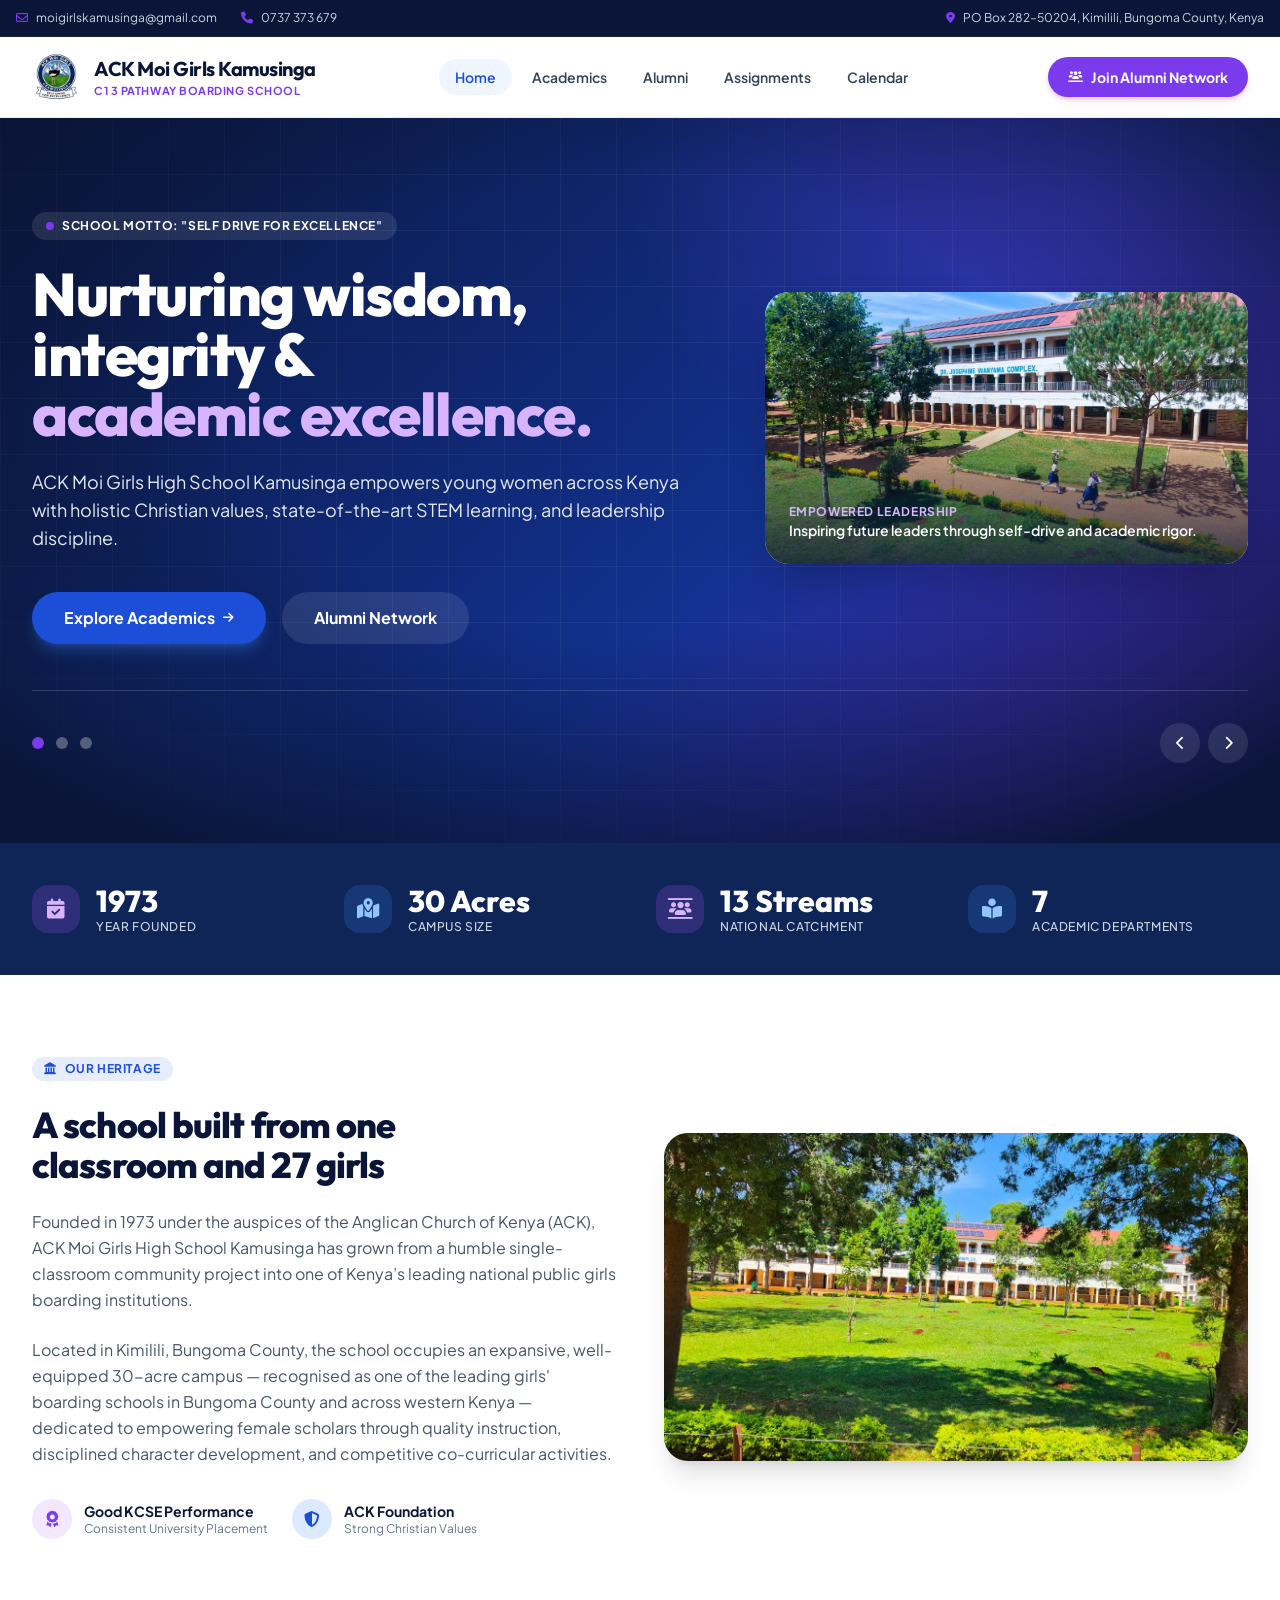
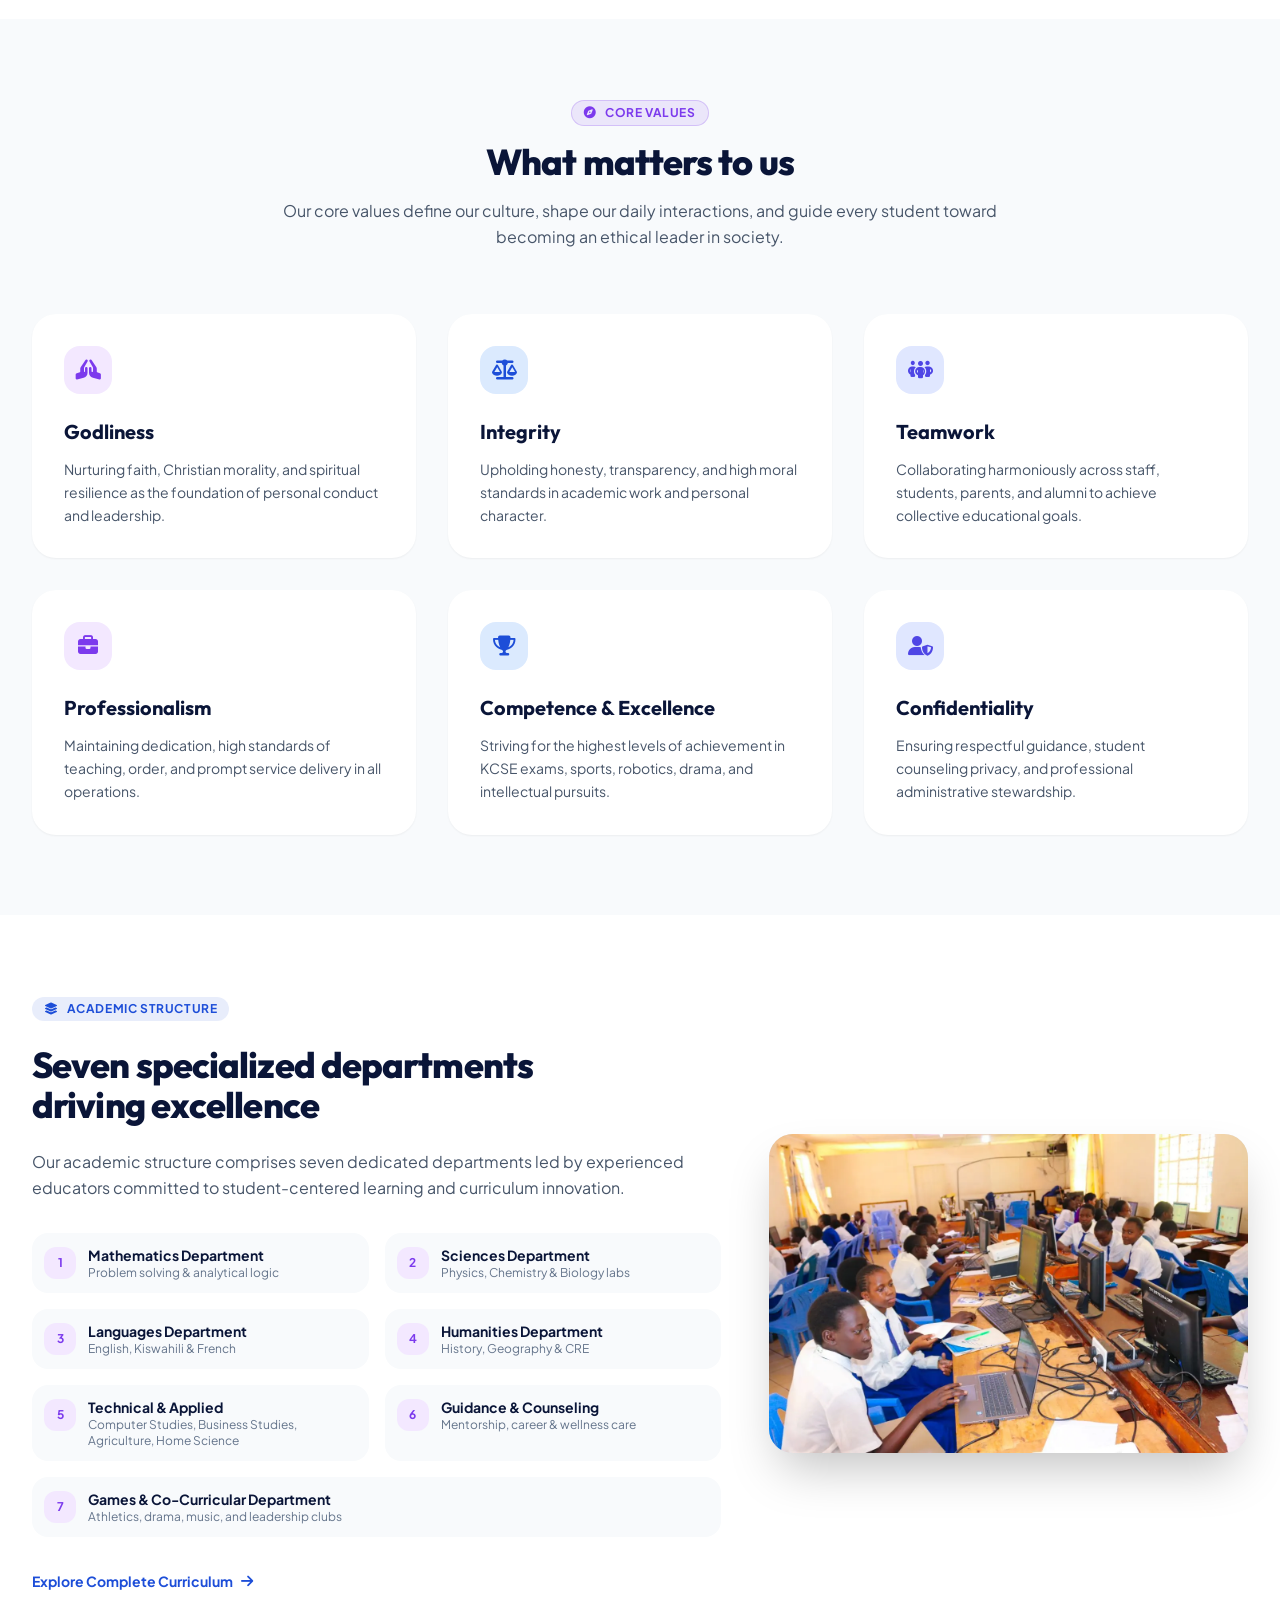
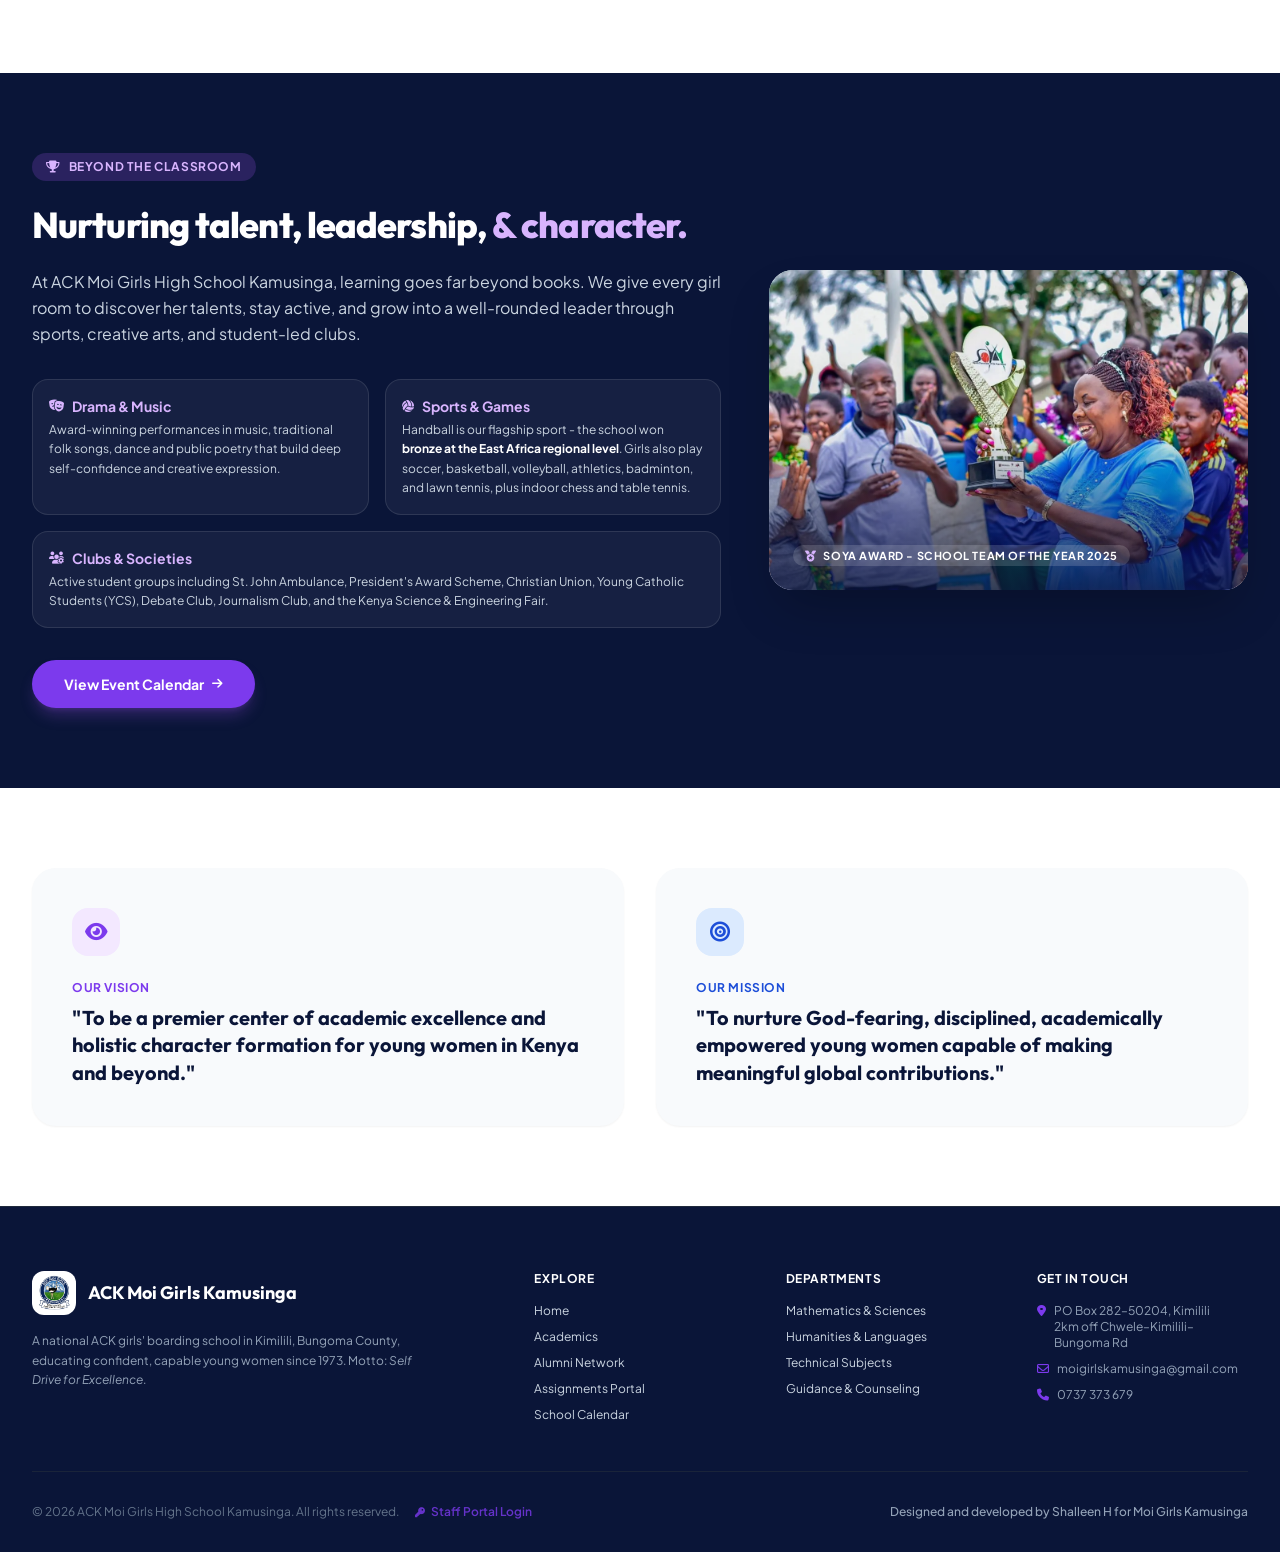
==== index.html @ 2a021a46 "footer update" ====
<!DOCTYPE html>
<html lang="en">
<head>
<meta charset="UTF-8">
<meta name="viewport" content="width=device-width, initial-scale=1.0">
<title>ACK Moi Girls High School Kamusinga - Self Drive for Excellence</title>
<meta name="description" content="ACK Moi Girls High School Kamusinga is a premier national girls boarding school in Kimilili, Bungoma County — a well-equipped campus among the leading girls' schools in Bungoma County and western Kenya. Committed to academic excellence, Christian values, and leadership.">
<meta name="keywords" content="ACK Moi Girls Kamusinga, Moi Girls High School Kamusinga, Kamusinga Girls, Kimilili Schools, Bungoma Top Girls School, Kenya National High Schools, girls schools in western Kenya, girls schools in Bungoma county, well equipped girls school Kenya, leading girls boarding school Bungoma, top girls secondary schools western Kenya">
<link rel="canonical" href="https://www.moigirlskamusinga.net/index.html">

<!-- Social sharing -->
<meta property="og:type" content="website">
<meta property="og:site_name" content="ACK Moi Girls High School Kamusinga">
<meta property="og:title" content="ACK Moi Girls High School Kamusinga — Self Drive for Excellence">
<meta property="og:description" content="A premier national girls boarding school in Kimilili, Bungoma County — a well-equipped campus among the leading girls' schools in Bungoma County and western Kenya.">
<meta property="og:image" content="https://www.moigirlskamusinga.net/images/photos/og-image.jpg">
<meta name="twitter:card" content="summary_large_image">
<meta name="theme-color" content="#0A1538">
<link rel="icon" href="images/logo.webp" type="image/svg+xml">

<!-- Fonts & icons -->
<link rel="preconnect" href="https://fonts.googleapis.com">
<link rel="preconnect" href="https://fonts.gstatic.com" crossorigin>
<link href="https://fonts.googleapis.com/css2?family=Plus+Jakarta+Sans:wght@300;400;500;600;700;800&family=Outfit:wght@400;500;600;700;800&display=swap" rel="stylesheet">
<link rel="stylesheet" href="assets/fontawesome/css/all.min.css">

<!-- Tailwind: precompiled static stylesheet (colours & fonts still set in assets/site-config.js,
     which is now only a reference doc + the source the build reads from) -->
<link rel="stylesheet" href="assets/tailwind.css">
<link rel="stylesheet" href="assets/site.css">
<script src="assets/site.js"></script>
<script type="application/ld+json">
{"@context":"https://schema.org","@type":"School","name":"ACK Moi Girls High School Kamusinga",
 "description":"National extra-county girls' boarding secondary school in Kimilili, Bungoma, Kenya, founded in 1973 under Anglican Church of Kenya values.",
 "foundingDate":"1973","email":"moigirlskamusinga@gmail.com","telephone":"+254737373679",
 "url":"https://www.moigirlskamusinga.net/","logo":"https://www.moigirlskamusinga.net/images/crest.svg",
 "address":{"@type":"PostalAddress","postOfficeBoxNumber":"282-50204","addressLocality":"Kimilili","addressRegion":"Bungoma County","addressCountry":"KE"},
 "areaServed":["Bungoma County","Western Kenya","Kenya"]}
</script>
</head>
<body class="antialiased text-slate-800 flex flex-col min-h-screen">

<!-- Top Utility Bar -->
<div class="bg-brand-navyDark text-slate-300 text-xs py-2.5 px-4 border-b border-slate-800/80">
  <div class="max-w-7xl mx-auto flex flex-col sm:flex-row justify-between items-center gap-2">
    <div class="flex items-center space-x-6">
      <a href="mailto:moigirlskamusinga@gmail.com" class="hover:text-white transition-colors flex items-center gap-2"><i class="fa-regular fa-envelope text-brand-purple"></i>moigirlskamusinga@gmail.com</a>
      <a href="tel:+254737373679" class="hover:text-white transition-colors flex items-center gap-2"><i class="fa-solid fa-phone text-brand-purple"></i>0737 373 679</a>
    </div>
    <div class="flex items-center gap-2 text-slate-300"><i class="fa-solid fa-location-dot text-brand-purple"></i><span>PO Box 282–50204, Kimilili, Bungoma County, Kenya</span></div>
  </div>
</div>

<!-- Header Navigation -->
<header class="sticky top-0 z-50 glass-header border-b border-slate-200/80 shadow-sm">
  <div class="max-w-7xl mx-auto px-4 sm:px-6 lg:px-8">
    <div class="flex items-center justify-between h-20">
      <a href="index.html" class="flex items-center gap-3.5 group">
        <img src="images/logo.webp" alt="ACK Moi Girls High School Kamusinga crest" width="48" height="48" class="w-12 h-12 object-contain">
        <div class="flex flex-col">
          <span class="font-display font-bold text-lg md:text-xl text-brand-navyDark tracking-tight group-hover:text-brand-blue transition-colors">ACK Moi Girls Kamusinga</span>
          <span class="text-[11px] font-bold uppercase tracking-wider text-brand-purple">C1 3 Pathway Boarding School</span>
        </div>
      </a>
      <nav class="hidden lg:flex items-center space-x-1" aria-label="Primary Navigation">
        <a href="index.html" aria-current="page" class="px-4 py-2 rounded-full text-sm font-semibold text-brand-blue bg-blue-50">Home</a><a href="academics.html" class="px-4 py-2 rounded-full text-sm font-semibold text-slate-700 hover:text-brand-blue hover:bg-slate-50 transition-colors">Academics</a><a href="alumni.html" class="px-4 py-2 rounded-full text-sm font-semibold text-slate-700 hover:text-brand-purple hover:bg-slate-50 transition-colors">Alumni</a><a href="assignments.html" class="px-4 py-2 rounded-full text-sm font-semibold text-slate-700 hover:text-brand-blue hover:bg-slate-50 transition-colors">Assignments</a><a href="calendar.html" class="px-4 py-2 rounded-full text-sm font-semibold text-slate-700 hover:text-brand-blue hover:bg-slate-50 transition-colors">Calendar</a>
      </nav>
      <div class="flex items-center space-x-4">
        <a href="alumni.html#register" class="hidden sm:inline-flex items-center justify-center px-5 py-2.5 rounded-full text-sm font-bold text-white bg-brand-purple hover:bg-brand-purpleHover transition-all shadow-md shadow-purple-500/25">
          <i class="fa-solid fa-users-line mr-2 text-xs"></i>Join Alumni Network
        </a>
        <button id="nav-toggle" class="lg:hidden p-2.5 rounded-xl text-slate-700 hover:bg-slate-100 focus:outline-none" aria-label="Toggle navigation menu" aria-expanded="false" aria-controls="mobile-menu">
          <i id="nav-icon" class="fa-solid fa-bars text-xl"></i>
        </button>
      </div>
    </div>
  </div>
  <div id="mobile-menu" class="hidden lg:hidden bg-white border-b border-slate-200 px-4 pt-2 pb-6 space-y-2 shadow-xl">
    <a href="index.html" aria-current="page" class="block px-4 py-3 rounded-xl text-base font-semibold text-brand-blue bg-blue-50">Home</a><a href="academics.html" class="block px-4 py-3 rounded-xl text-base font-semibold text-slate-700 hover:bg-slate-50">Academics</a><a href="alumni.html" class="block px-4 py-3 rounded-xl text-base font-semibold text-slate-700 hover:bg-slate-50">Alumni</a><a href="assignments.html" class="block px-4 py-3 rounded-xl text-base font-semibold text-slate-700 hover:bg-slate-50">Assignments</a><a href="calendar.html" class="block px-4 py-3 rounded-xl text-base font-semibold text-slate-700 hover:bg-slate-50">Calendar</a>
    <div class="pt-2"><a href="alumni.html#register" class="block w-full text-center py-3 rounded-full font-bold text-white bg-brand-purple hover:bg-brand-purpleHover shadow">Join Alumni Network</a></div>
  </div>
</header>

<main class="flex-grow">


  <!-- HERO CAROUSEL SECTION -->
  <section class="relative bg-brand-navyDark text-white py-12 lg:py-20 overflow-hidden hero-gradient hero-grid">
    <div class="max-w-7xl mx-auto px-4 sm:px-6 lg:px-8 relative z-10">
      
      <!-- Hero Carousel Wrapper -->
      <div id="hero-carousel" class="relative min-h-[460px] flex items-center">
        
        <!-- SLIDE 1 -->
        <div class="hero-slide active slide-panel w-full grid lg:grid-cols-12 gap-10 items-center">
          <div class="lg:col-span-7 space-y-6">
            <div class="inline-flex items-center gap-2 px-3.5 py-1.5 rounded-full bg-white/10 backdrop-blur-md text-white text-xs font-bold tracking-wider uppercase">
              <span class="w-2 h-2 rounded-full bg-brand-purple animate-ping"></span>
              School Motto: "Self Drive for Excellence"
            </div>
            <h1 class="font-display text-4xl sm:text-5xl lg:text-6xl font-extrabold tracking-tight text-white leading-[1.15]">
              Nurturing wisdom, integrity & <span class="text-purple-300">academic excellence.</span>
            </h1>
            <p class="text-slate-200 text-base sm:text-lg leading-relaxed max-w-2xl font-normal">
              ACK Moi Girls High School Kamusinga empowers young women across Kenya with holistic Christian values, state-of-the-art STEM learning, and leadership discipline.
            </p>
            <div class="pt-4 flex flex-wrap gap-4 items-center">
              <a href="academics.html" class="px-8 py-3.5 rounded-full text-base font-bold bg-brand-blue hover:bg-brand-blueHover text-white transition-all shadow-lg shadow-blue-500/30 flex items-center gap-2">
                Explore Academics <i class="fa-solid fa-arrow-right text-xs"></i>
              </a>
              <a href="alumni.html" class="px-8 py-3.5 rounded-full text-base font-bold text-white bg-white/10 hover:bg-white/20 backdrop-blur-md transition-all">
                Alumni Network
              </a>
            </div>
          </div>
          <div class="lg:col-span-5">
            <div class="photo rounded-3xl overflow-hidden shadow-2xl group">
              <img src="images/photos/heritage (1).webp" alt="Students in modern learning environment" width="1600" height="1200" loading="eager" decoding="async" fetchpriority="high" class="w-full h-[420px] object-cover group-hover:scale-105 transition-transform duration-700">
              <div class="absolute inset-0 bg-gradient-to-t from-brand-navyDark/80 via-transparent to-transparent"></div>
              <div class="absolute bottom-6 left-6 right-6">
                <p class="text-xs font-bold uppercase tracking-wider text-purple-300">Empowered Leadership</p>
                <p class="text-sm font-semibold">Inspiring future leaders through self-drive and academic rigor.</p>
              </div>
            </div>
          </div>
        </div>

        <!-- SLIDE 2 -->
        <div class="hero-slide hidden slide-panel w-full grid lg:grid-cols-12 gap-10 items-center">
          <div class="lg:col-span-7 space-y-6">
            <div class="inline-flex items-center gap-2 px-3.5 py-1.5 rounded-full bg-white/10 backdrop-blur-md text-white text-xs font-bold tracking-wider uppercase">
              <span class="w-2 h-2 rounded-full bg-brand-blue"></span>
              STEM & Innovation Focus
            </div>
            <h1 class="font-display text-4xl sm:text-5xl lg:text-6xl font-extrabold tracking-tight text-white leading-[1.15]">
              State-of-the-art laboratories & <span class="text-purple-300">digital learning.</span>
            </h1>
            <p class="text-slate-200 text-base sm:text-lg leading-relaxed max-w-2xl font-normal">
              Equipping students with modern ICT skills, practical science education, and critical problem-solving capabilities required for 21st-century careers.
            </p>
            <div class="pt-4 flex flex-wrap gap-4 items-center">
              <a href="assignments.html" class="px-8 py-3.5 rounded-full text-base font-bold bg-brand-purple hover:bg-brand-purpleHover text-white transition-all shadow-lg shadow-purple-500/30 flex items-center gap-2">
                Learning Resources <i class="fa-solid fa-laptop-code text-xs"></i>
              </a>
              <a href="#contact-info" class="px-8 py-3.5 rounded-full text-base font-bold text-white bg-white/10 hover:bg-white/20 backdrop-blur-md transition-all">
                Admissions & Contact Us
              </a>
            </div>
          </div>
          <div class="lg:col-span-5">
            <div class="photo rounded-3xl overflow-hidden shadow-2xl group">
              <img src="images/photos/herro2 (1).webp" alt="Science Laboratory Practical Work" width="1600" height="1200" loading="eager" decoding="async" class="w-full h-[420px] object-cover group-hover:scale-105 transition-transform duration-700">
              <div class="absolute inset-0 bg-gradient-to-t from-brand-navyDark/80 via-transparent to-transparent"></div>
              <div class="absolute bottom-6 left-6 right-6">
                <p class="text-xs font-bold uppercase tracking-wider text-purple-300">Hands-on STEM Curriculum</p>
                <p class="text-sm font-semibold">Fostering inquiry, research, and scientific discovery.</p>
              </div>
            </div>
          </div>
        </div>

        <!-- SLIDE 3 -->
        <div class="hero-slide hidden slide-panel w-full grid lg:grid-cols-12 gap-10 items-center">
          <div class="lg:col-span-7 space-y-6">
            <div class="inline-flex items-center gap-2 px-3.5 py-1.5 rounded-full bg-white/10 backdrop-blur-md text-white text-xs font-bold tracking-wider uppercase">
              <span class="w-2 h-2 rounded-full bg-indigo-400"></span>
              Christian Character & Discipline
            </div>
            <h1 class="font-display text-4xl sm:text-5xl lg:text-6xl font-extrabold tracking-tight text-white leading-[1.15]">
              Grounded in faith, <span class="text-purple-300">guided by integrity.</span>
            </h1>
            <p class="text-slate-200 text-base sm:text-lg leading-relaxed max-w-2xl font-normal">
              Under the Anglican Church of Kenya, we cultivate spiritual growth, ethical leadership, mutual respect, and active community responsibility guided by our motto, <em>Self Drive for Excellence</em>.
            </p>
            <div class="pt-4 flex flex-wrap gap-4 items-center">
              <a href="calendar.html" class="px-8 py-3.5 rounded-full text-base font-bold bg-brand-blue hover:bg-brand-blueHover text-white transition-all shadow-lg flex items-center gap-2">
                School Calendar <i class="fa-solid fa-calendar-days text-xs"></i>
              </a>
            </div>
          </div>
          <div class="lg:col-span-5">
            <div class="photo rounded-3xl overflow-hidden shadow-2xl group">
              <img src="images/photos/hero3 (1).webp" alt="Campus library and quiet study" width="1600" height="1200" loading="eager" decoding="async" class="w-full h-[420px] object-cover group-hover:scale-105 transition-transform duration-700">
              <div class="absolute inset-0 bg-gradient-to-t from-brand-navyDark/80 via-transparent to-transparent"></div>
              <div class="absolute bottom-6 left-6 right-6">
                <p class="text-xs font-bold uppercase tracking-wider text-purple-300">Holistic Mentorship</p>
                <p class="text-sm font-semibold">Nurturing responsible citizens with strong moral values.</p>
              </div>
            </div>
          </div>
        </div>

      </div>

      <!-- Controls & Dots -->
      <div class="flex items-center justify-between pt-8 border-t border-white/15 mt-8">
        <div class="flex items-center space-x-3" id="hero-dots">
          <button class="dot-btn w-3 h-3 rounded-full bg-brand-purple transition-all" aria-label="Slide 1"></button>
          <button class="dot-btn w-3 h-3 rounded-full bg-white/30 hover:bg-white/60 transition-all" aria-label="Slide 2"></button>
          <button class="dot-btn w-3 h-3 rounded-full bg-white/30 hover:bg-white/60 transition-all" aria-label="Slide 3"></button>
        </div>
        <div class="flex items-center space-x-2">
          <button id="prev-slide" class="w-10 h-10 rounded-full bg-white/10 hover:bg-white/20 text-white flex items-center justify-center transition-colors" aria-label="Previous slide">
            <i class="fa-solid fa-chevron-left text-sm"></i>
          </button>
          <button id="next-slide" class="w-10 h-10 rounded-full bg-white/10 hover:bg-white/20 text-white flex items-center justify-center transition-colors" aria-label="Next slide">
            <i class="fa-solid fa-chevron-right text-sm"></i>
          </button>
        </div>
      </div>

    </div>
  </section>

  <!-- KEY STATS STRIP SECTION -->
  <section class="bg-brand-navyLight text-white py-10">
    <div class="max-w-7xl mx-auto px-4 sm:px-6 lg:px-8">
      <div class="grid grid-cols-2 lg:grid-cols-4 gap-8">
        
        <div class="flex items-center gap-4">
          <div class="w-12 h-12 rounded-2xl bg-purple-500/20 text-purple-300 flex items-center justify-center text-xl font-bold flex-shrink-0">
            <i class="fa-solid fa-calendar-check"></i>
          </div>
          <div>
            <div class="text-2xl sm:text-3xl font-extrabold font-display text-white">1973</div>
            <div class="text-xs text-slate-300 font-medium uppercase tracking-wider">Year Founded</div>
          </div>
        </div>

        <div class="flex items-center gap-4">
          <div class="w-12 h-12 rounded-2xl bg-blue-500/20 text-blue-300 flex items-center justify-center text-xl font-bold flex-shrink-0">
            <i class="fa-solid fa-map-location-dot"></i>
          </div>
          <div>
            <div class="text-2xl sm:text-3xl font-extrabold font-display text-white">30 Acres</div>
            <div class="text-xs text-slate-300 font-medium uppercase tracking-wider">Campus Size</div>
          </div>
        </div>

        <div class="flex items-center gap-4">
          <div class="w-12 h-12 rounded-2xl bg-purple-500/20 text-purple-300 flex items-center justify-center text-xl font-bold flex-shrink-0">
            <i class="fa-solid fa-users-between-lines"></i>
          </div>
          <div>
            <div class="text-2xl sm:text-3xl font-extrabold font-display text-white">13 Streams</div>
            <div class="text-xs text-slate-300 font-medium uppercase tracking-wider">National Catchment</div>
          </div>
        </div>

        <div class="flex items-center gap-4">
          <div class="w-12 h-12 rounded-2xl bg-blue-500/20 text-blue-300 flex items-center justify-center text-xl font-bold flex-shrink-0">
            <i class="fa-solid fa-book-open-reader"></i>
          </div>
          <div>
            <div class="text-2xl sm:text-3xl font-extrabold font-display text-white">7</div>
            <div class="text-xs text-slate-300 font-medium uppercase tracking-wider">Academic Departments</div>
          </div>
        </div>

      </div>
    </div>
  </section>

  <!-- HISTORY / ABOUT SECTION -->
  <section class="reveal py-20 bg-white">
    <div class="max-w-7xl mx-auto px-4 sm:px-6 lg:px-8">
      <div class="grid lg:grid-cols-12 gap-12 items-center">
        
        <!-- Left Text -->
        <div class="lg:col-span-6 space-y-6">
          <div class="inline-flex items-center gap-2 px-3 py-1 rounded-full badge-blue text-xs font-bold uppercase tracking-wider">
            <i class="fa-solid fa-landmark"></i> Our Heritage
          </div>

          <h2 class="text-3xl sm:text-4xl font-extrabold font-display text-brand-navyDark tracking-tight leading-tight">
            A school built from one classroom and 27 girls
          </h2>

          <p class="text-slate-600 text-base leading-relaxed">
            Founded in 1973 under the auspices of the Anglican Church of Kenya (ACK), ACK Moi Girls High School Kamusinga has grown from a humble single-classroom community project into one of Kenya’s leading national public girls boarding institutions.
          </p>

          <p class="text-slate-600 text-base leading-relaxed">
            Located in Kimilili, Bungoma County, the school occupies an expansive, well-equipped 30-acre campus — recognised as one of the leading girls' boarding schools in Bungoma County and across western Kenya — dedicated to empowering female scholars through quality instruction, disciplined character development, and competitive co-curricular activities.
          </p>

          <div class="pt-2 flex items-center gap-6">
            <div class="flex items-center gap-3">
              <div class="w-10 h-10 rounded-full bg-purple-100 text-brand-purple flex items-center justify-center font-bold">
                <i class="fa-solid fa-award"></i>
              </div>
              <div>
                <h4 class="text-sm font-bold text-brand-navyDark">Good KCSE Performance</h4>
                <p class="text-xs text-slate-500">Consistent University Placement</p>
              </div>
            </div>
            <div class="flex items-center gap-3">
              <div class="w-10 h-10 rounded-full bg-blue-100 text-brand-blue flex items-center justify-center font-bold">
                <i class="fa-solid fa-shield-halved"></i>
              </div>
              <div>
                <h4 class="text-sm font-bold text-brand-navyDark">ACK Foundation</h4>
                <p class="text-xs text-slate-500">Strong Christian Values</p>
              </div>
            </div>
          </div>
        </div>

        <!-- Right Image (Borderless Photo Container) -->
        <div class="lg:col-span-6">
          <div class="photo rounded-3xl overflow-hidden shadow-xl">
            <img src="images/photos/heritage1 (1).webp" alt="ACK Moi Girls High School Kamusinga Campus Environment" width="1600" height="1200" loading="lazy" decoding="async" class="w-full h-[440px] object-cover hover:scale-105 transition-transform duration-700">
          </div>
        </div>

      </div>
    </div>
  </section>

  <!-- WHAT MATTERS TO US VALUES GRID SECTION -->
  <section class="reveal py-20 bg-brand-lightBg">
    <div class="max-w-7xl mx-auto px-4 sm:px-6 lg:px-8">
      
      <div class="max-w-3xl mx-auto text-center space-y-4 mb-16">
        <div class="inline-flex items-center gap-2 px-3 py-1 rounded-full badge-purple text-xs font-bold uppercase tracking-wider">
          <i class="fa-solid fa-compass"></i> Core Values
        </div>
        <h2 class="text-3xl sm:text-4xl font-extrabold font-display text-brand-navyDark tracking-tight">
          What matters to us
        </h2>
        <p class="text-slate-600 text-base leading-relaxed">
          Our core values define our culture, shape our daily interactions, and guide every student toward becoming an ethical leader in society.
        </p>
      </div>

      <div class="grid md:grid-cols-2 lg:grid-cols-3 gap-8">
        
        <!-- Value 1 -->
        <div class="bg-white p-8 rounded-3xl shadow-sm hover:shadow-corporate transition-all duration-300">
          <div class="w-12 h-12 rounded-2xl bg-purple-100 text-brand-purple flex items-center justify-center text-xl mb-6 font-bold">
            <i class="fa-solid fa-hands-praying"></i>
          </div>
          <h3 class="text-xl font-bold font-display text-brand-navyDark mb-3">Godliness</h3>
          <p class="text-slate-600 text-sm leading-relaxed">Nurturing faith, Christian morality, and spiritual resilience as the foundation of personal conduct and leadership.</p>
        </div>

        <!-- Value 2 -->
        <div class="bg-white p-8 rounded-3xl shadow-sm hover:shadow-corporate transition-all duration-300">
          <div class="w-12 h-12 rounded-2xl bg-blue-100 text-brand-blue flex items-center justify-center text-xl mb-6 font-bold">
            <i class="fa-solid fa-scale-balanced"></i>
          </div>
          <h3 class="text-xl font-bold font-display text-brand-navyDark mb-3">Integrity</h3>
          <p class="text-slate-600 text-sm leading-relaxed">Upholding honesty, transparency, and high moral standards in academic work and personal character.</p>
        </div>

        <!-- Value 3 -->
        <div class="bg-white p-8 rounded-3xl shadow-sm hover:shadow-corporate transition-all duration-300">
          <div class="w-12 h-12 rounded-2xl bg-indigo-100 text-indigo-600 flex items-center justify-center text-xl mb-6 font-bold">
            <i class="fa-solid fa-people-group"></i>
          </div>
          <h3 class="text-xl font-bold font-display text-brand-navyDark mb-3">Teamwork</h3>
          <p class="text-slate-600 text-sm leading-relaxed">Collaborating harmoniously across staff, students, parents, and alumni to achieve collective educational goals.</p>
        </div>

        <!-- Value 4 -->
        <div class="bg-white p-8 rounded-3xl shadow-sm hover:shadow-corporate transition-all duration-300">
          <div class="w-12 h-12 rounded-2xl bg-purple-100 text-brand-purple flex items-center justify-center text-xl mb-6 font-bold">
            <i class="fa-solid fa-briefcase"></i>
          </div>
          <h3 class="text-xl font-bold font-display text-brand-navyDark mb-3">Professionalism</h3>
          <p class="text-slate-600 text-sm leading-relaxed">Maintaining dedication, high standards of teaching, order, and prompt service delivery in all operations.</p>
        </div>

        <!-- Value 5 -->
        <div class="bg-white p-8 rounded-3xl shadow-sm hover:shadow-corporate transition-all duration-300">
          <div class="w-12 h-12 rounded-2xl bg-blue-100 text-brand-blue flex items-center justify-center text-xl mb-6 font-bold">
            <i class="fa-solid fa-trophy"></i>
          </div>
          <h3 class="text-xl font-bold font-display text-brand-navyDark mb-3">Competence & Excellence</h3>
          <p class="text-slate-600 text-sm leading-relaxed">Striving for the highest levels of achievement in KCSE exams, sports, robotics, drama, and intellectual pursuits.</p>
        </div>

        <!-- Value 6 -->
        <div class="bg-white p-8 rounded-3xl shadow-sm hover:shadow-corporate transition-all duration-300">
          <div class="w-12 h-12 rounded-2xl bg-indigo-100 text-indigo-600 flex items-center justify-center text-xl mb-6 font-bold">
            <i class="fa-solid fa-user-shield"></i>
          </div>
          <h3 class="text-xl font-bold font-display text-brand-navyDark mb-3">Confidentiality</h3>
          <p class="text-slate-600 text-sm leading-relaxed">Ensuring respectful guidance, student counseling privacy, and professional administrative stewardship.</p>
        </div>

      </div>

    </div>
  </section>

  <!-- 7 DEPARTMENTS SECTION -->
  <section class="reveal py-20 bg-white">
    <div class="max-w-7xl mx-auto px-4 sm:px-6 lg:px-8">
      
      <div class="grid lg:grid-cols-12 gap-12 items-center">
        
        <!-- Left Content -->
        <div class="lg:col-span-7 space-y-6">
          <div class="inline-flex items-center gap-2 px-3 py-1 rounded-full badge-blue text-xs font-bold uppercase tracking-wider">
            <i class="fa-solid fa-layer-group"></i> Academic Structure
          </div>

          <h2 class="text-3xl sm:text-4xl font-extrabold font-display text-brand-navyDark tracking-tight">
            Seven specialized departments driving excellence
          </h2>

          <p class="text-slate-600 text-base leading-relaxed">
            Our academic structure comprises seven dedicated departments led by experienced educators committed to student-centered learning and curriculum innovation.
          </p>

          <div class="grid sm:grid-cols-2 gap-4 pt-2">
            
            <div class="flex items-start gap-3 p-3 rounded-2xl bg-brand-lightBg">
              <div class="w-8 h-8 rounded-xl bg-purple-100 text-brand-purple flex items-center justify-center font-bold text-xs flex-shrink-0 mt-0.5">1</div>
              <div>
                <h4 class="text-sm font-bold text-brand-navyDark">Mathematics Department</h4>
                <p class="text-xs text-slate-500">Problem solving & analytical logic</p>
              </div>
            </div>

            <div class="flex items-start gap-3 p-3 rounded-2xl bg-brand-lightBg">
              <div class="w-8 h-8 rounded-xl bg-purple-100 text-brand-purple flex items-center justify-center font-bold text-xs flex-shrink-0 mt-0.5">2</div>
              <div>
                <h4 class="text-sm font-bold text-brand-navyDark">Sciences Department</h4>
                <p class="text-xs text-slate-500">Physics, Chemistry & Biology labs</p>
              </div>
            </div>

            <div class="flex items-start gap-3 p-3 rounded-2xl bg-brand-lightBg">
              <div class="w-8 h-8 rounded-xl bg-purple-100 text-brand-purple flex items-center justify-center font-bold text-xs flex-shrink-0 mt-0.5">3</div>
              <div>
                <h4 class="text-sm font-bold text-brand-navyDark">Languages Department</h4>
                <p class="text-xs text-slate-500">English, Kiswahili & French</p>
              </div>
            </div>

            <div class="flex items-start gap-3 p-3 rounded-2xl bg-brand-lightBg">
              <div class="w-8 h-8 rounded-xl bg-purple-100 text-brand-purple flex items-center justify-center font-bold text-xs flex-shrink-0 mt-0.5">4</div>
              <div>
                <h4 class="text-sm font-bold text-brand-navyDark">Humanities Department</h4>
                <p class="text-xs text-slate-500">History, Geography & CRE</p>
              </div>
            </div>

            <div class="flex items-start gap-3 p-3 rounded-2xl bg-brand-lightBg">
              <div class="w-8 h-8 rounded-xl bg-purple-100 text-brand-purple flex items-center justify-center font-bold text-xs flex-shrink-0 mt-0.5">5</div>
              <div>
                <h4 class="text-sm font-bold text-brand-navyDark">Technical & Applied</h4>
                <p class="text-xs text-slate-500">Computer Studies, Business Studies, Agriculture, Home Science</p>
              </div>
            </div>

            <div class="flex items-start gap-3 p-3 rounded-2xl bg-brand-lightBg">
              <div class="w-8 h-8 rounded-xl bg-purple-100 text-brand-purple flex items-center justify-center font-bold text-xs flex-shrink-0 mt-0.5">6</div>
              <div>
                <h4 class="text-sm font-bold text-brand-navyDark">Guidance & Counseling</h4>
                <p class="text-xs text-slate-500">Mentorship, career & wellness care</p>
              </div>
            </div>

            <div class="sm:col-span-2 flex items-start gap-3 p-3 rounded-2xl bg-brand-lightBg">
              <div class="w-8 h-8 rounded-xl bg-purple-100 text-brand-purple flex items-center justify-center font-bold text-xs flex-shrink-0 mt-0.5">7</div>
              <div>
                <h4 class="text-sm font-bold text-brand-navyDark">Games & Co-Curricular Department</h4>
                <p class="text-xs text-slate-500">Athletics, drama, music, and leadership clubs</p>
              </div>
            </div>

          </div>

          <div class="pt-2">
            <a href="academics.html" class="inline-flex items-center gap-2 text-sm font-bold text-brand-blue hover:text-brand-blueHover">
              Explore Complete Curriculum <i class="fa-solid fa-arrow-right"></i>
            </a>
          </div>

        </div>

        <!-- Right Image (Borderless) -->
        <div class="lg:col-span-5">
          <div class="photo rounded-3xl overflow-hidden shadow-2xl">
            <img src="images/photos/aca-stru (1).webp" alt="Technical & Home Science skills training" width="1400" height="1400" loading="lazy" decoding="async" class="w-full h-[500px] object-cover hover:scale-105 transition-transform duration-700">
          </div>
        </div>

      </div>

    </div>
  </section>

  <!-- CO-CURRICULAR & TALENT DEVELOPMENT SECTION -->
<section class="reveal py-20 bg-brand-navyDark text-white relative overflow-hidden">
  <div class="max-w-7xl mx-auto px-4 sm:px-6 lg:px-8 relative z-10">
    <div class="grid lg:grid-cols-12 gap-12 items-center">
      
      <div class="lg:col-span-7 space-y-6">
        <div class="inline-flex items-center gap-2 px-3.5 py-1.5 rounded-full bg-purple-500/20 text-purple-300 text-xs font-bold uppercase tracking-wider">
          <i class="fa-solid fa-trophy"></i> Beyond The Classroom
        </div>

        <h2 class="text-3xl sm:text-4xl font-extrabold font-display tracking-tight text-white leading-tight">
          Nurturing talent, leadership, <span class="text-purple-300">&amp; character.</span>
        </h2>

        <p class="text-slate-300 text-base leading-relaxed">
          At ACK Moi Girls High School Kamusinga, learning goes far beyond books. We give every girl room to discover her talents, stay active, and grow into a well-rounded leader through sports, creative arts, and student-led clubs.
        </p>

        <!-- Detailed Activities Grid -->
        <div class="grid sm:grid-cols-2 gap-4 pt-2">
          
          <div class="bg-white/5 p-4 rounded-2xl border border-white/10">
            <div class="flex items-center gap-2 text-purple-300 font-bold text-sm mb-1">
              <i class="fa-solid fa-masks-theater text-xs"></i> Drama &amp; Music
            </div>
            <p class="text-slate-300 text-xs leading-relaxed">
              Award-winning performances in music, traditional folk songs, dance and public poetry that build deep self-confidence and creative expression.
            </p>
          </div>

          <div class="bg-white/5 p-4 rounded-2xl border border-white/10">
            <div class="flex items-center gap-2 text-purple-300 font-bold text-sm mb-1">
              <i class="fa-solid fa-volleyball text-xs"></i> Sports &amp; Games
            </div>
            <p class="text-slate-300 text-xs leading-relaxed">
              Handball is our flagship sport - the school won <strong class="text-white">bronze at the East Africa regional level</strong>. Girls also play soccer, basketball, volleyball, athletics, badminton, and lawn tennis, plus indoor chess and table tennis.
            </p>
          </div>

          <div class="bg-white/5 p-4 rounded-2xl border border-white/10 sm:col-span-2">
            <div class="flex items-center gap-2 text-purple-300 font-bold text-sm mb-1">
              <i class="fa-solid fa-users-gear text-xs"></i> Clubs &amp; Societies
            </div>
            <p class="text-slate-300 text-xs leading-relaxed">
              Active student groups including St. John Ambulance, President's Award Scheme, Christian Union, Young Catholic Students (YCS), Debate Club, Journalism Club, and the Kenya Science &amp; Engineering Fair.
            </p>
          </div>

        </div>

        <div class="pt-2 flex flex-wrap gap-4 items-center">
          <a href="calendar.html" class="px-8 py-3.5 rounded-full text-sm font-bold bg-brand-purple hover:bg-brand-purpleHover text-white transition-all shadow-lg shadow-purple-500/25 flex items-center gap-2">
            View Event Calendar <i class="fa-solid fa-arrow-right text-xs"></i>
          </a>
          <!-- <a href="calendar.html" class="px-8 py-3.5 rounded-full text-sm font-bold text-white bg-white/10 hover:bg-white/20 backdrop-blur-md transition-all">
            View Event Calendar
          </a> -->
        </div>
      </div>

      <div class="lg:col-span-5">
        <div class="photo rounded-3xl overflow-hidden shadow-2xl">
          <img src="images/photos/sports (1).webp" alt="SOYA Award - School Team of the Year 2025" width="1400" height="1400" loading="lazy" decoding="async" class="w-full h-[420px] object-cover">
          <div class="absolute inset-0 bg-gradient-to-t from-brand-navyDark/80 via-transparent to-transparent"></div>
          <div class="absolute bottom-6 left-6 right-6">
            <span class="text-[11px] font-bold uppercase tracking-wider bg-white/15 backdrop-blur-md px-3 py-1 rounded-full text-white"><i class="fa-solid fa-medal text-purple-300 mr-1"></i> SOYA Award - School Team of the Year 2025</span>
          </div>
        </div>
      </div>

    </div>
  </div>
</section>

  <!-- VISION & MISSION BLOCK QUOTES -->
  <section class="reveal py-20 bg-white">
    <div class="max-w-7xl mx-auto px-4 sm:px-6 lg:px-8">
      <div class="grid md:grid-cols-2 gap-8">
        
        <!-- Vision -->
        <div class="bg-brand-lightBg p-8 sm:p-10 rounded-3xl shadow-sm relative overflow-hidden">
          <div class="w-12 h-12 rounded-2xl bg-purple-100 text-brand-purple flex items-center justify-center text-xl mb-6 font-bold">
            <i class="fa-solid fa-eye"></i>
          </div>
          <span class="text-xs font-bold uppercase tracking-wider text-brand-purple block mb-2">Our Vision</span>
          <blockquote class="text-xl font-bold font-display text-brand-navyDark leading-snug">
            "To be a premier center of academic excellence and holistic character formation for young women in Kenya and beyond."
          </blockquote>
        </div>

        <!-- Mission -->
        <div class="bg-brand-lightBg p-8 sm:p-10 rounded-3xl shadow-sm relative overflow-hidden">
          <div class="w-12 h-12 rounded-2xl bg-blue-100 text-brand-blue flex items-center justify-center text-xl mb-6 font-bold">
            <i class="fa-solid fa-bullseye"></i>
          </div>
          <span class="text-xs font-bold uppercase tracking-wider text-brand-blue block mb-2">Our Mission</span>
          <blockquote class="text-xl font-bold font-display text-brand-navyDark leading-snug">
            "To nurture God-fearing, disciplined, academically empowered young women capable of making meaningful global contributions."
          </blockquote>
        </div>

      </div>
    </div>
  </section>

  <!-- AROUND THE SCHOOL GALLERY GRID (Borderless photos) -->
  <!-- <section class="reveal py-20 bg-brand-lightBg">
    <div class="max-w-7xl mx-auto px-4 sm:px-6 lg:px-8">
      
      <div class="max-w-3xl mx-auto text-center space-y-4 mb-12">
        <div class="inline-flex items-center gap-2 px-3 py-1 rounded-full badge-blue text-xs font-bold uppercase tracking-wider">
          <i class="fa-solid fa-camera"></i> Campus Life
        </div>
        <h2 class="text-3xl sm:text-4xl font-extrabold font-display text-brand-navyDark tracking-tight">
          Around the school
        </h2>
        <p class="text-slate-600 text-base leading-relaxed">
          Take a look into daily student life, modern academic facilities, and vibrant co-curricular activities at ACK Moi Girls Kamusinga.
        </p>
      </div>

      <div class="grid sm:grid-cols-2 lg:grid-cols-4 gap-6">
        
        <div class="photo rounded-3xl overflow-hidden shadow-md group">
          <img src="images/photos/gallery-1.jpg" alt="Students in modern library" width="1200" height="900" loading="lazy" decoding="async" class="w-full h-64 object-cover group-hover:scale-105 transition-transform duration-500">
        </div>

        <div class="photo rounded-3xl overflow-hidden shadow-md group">
          <img src="images/photos/gallery-2.jpg" alt="Computer ICT Center learning" width="1200" height="900" loading="lazy" decoding="async" class="w-full h-64 object-cover group-hover:scale-105 transition-transform duration-500">
        </div>

        <div class="photo rounded-3xl overflow-hidden shadow-md group">
          <img src="images/photos/gallery-3.jpg" alt="Quiet academic reading space" width="1200" height="900" loading="lazy" decoding="async" class="w-full h-64 object-cover group-hover:scale-105 transition-transform duration-500">
        </div>

        <div class="photo rounded-3xl overflow-hidden shadow-md group">
          <img src="images/photos/gallery-4.jpg" alt="Campus grounds and facilities" width="1200" height="900" loading="lazy" decoding="async" class="w-full h-64 object-cover group-hover:scale-105 transition-transform duration-500">
        </div>

      </div>

    </div>
  </section> -->


</main>

<!-- FOOTER -->
<footer id="contact-info" class="bg-brand-navyDark text-slate-300 text-sm border-t border-slate-800">
  <div class="max-w-7xl mx-auto px-4 sm:px-6 lg:px-8 pt-16 pb-8">
    <div class="grid grid-cols-1 md:grid-cols-2 lg:grid-cols-5 gap-10 pb-12 border-b border-slate-800/80">
      <div class="lg:col-span-2 space-y-4">
        <div class="flex items-center gap-3">
          <div class="w-11 h-11 rounded-xl bg-white p-1 flex items-center justify-center"><img src="images/logo.webp" alt="" width="36" height="36" class="max-h-full max-w-full"></div>
          <span class="font-display font-bold text-lg text-white">ACK Moi Girls Kamusinga</span>
        </div>
        <p class="text-slate-400 text-xs leading-relaxed max-w-sm">A national ACK girls' boarding school in Kimilili, Bungoma County, educating confident, capable young women since 1973. Motto: <em>Self Drive for Excellence</em>.</p>
      </div>
      <div>
        <h5 class="text-white font-bold text-xs uppercase tracking-wider mb-4">Explore</h5>
        <ul class="space-y-2.5 text-xs">
          <li><a href="/" class="hover:text-white transition-colors">Home</a></li>
          <li><a href="academics" class="hover:text-white transition-colors">Academics</a></li>
          <li><a href="alumni" class="hover:text-white transition-colors">Alumni Network</a></li>
          <li><a href="assignments" class="hover:text-white transition-colors">Assignments Portal</a></li>
          <li><a href="calendar" class="hover:text-white transition-colors">School Calendar</a></li>
        </ul>
      </div>
      <div>
        <h5 class="text-white font-bold text-xs uppercase tracking-wider mb-4">Departments</h5>
        <ul class="space-y-2.5 text-xs">
          <li><a href="academics.html#sciences" class="hover:text-white transition-colors">Mathematics &amp; Sciences</a></li>
          <li><a href="academics.html#humanities" class="hover:text-white transition-colors">Humanities &amp; Languages</a></li>
          <li><a href="academics.html#technical" class="hover:text-white transition-colors">Technical Subjects</a></li>
          <li><a href="academics.html#careers" class="hover:text-white transition-colors">Guidance &amp; Counseling</a></li>
        </ul>
      </div>
      <div>
        <h5 class="text-white font-bold text-xs uppercase tracking-wider mb-4">Get in touch</h5>
        <div class="space-y-2.5 text-xs text-slate-400">
          <p class="flex items-start gap-2"><i class="fa-solid fa-location-dot text-brand-purple mt-0.5"></i><span>PO Box 282–50204, Kimilili<br>2km off Chwele–Kimilili–Bungoma Rd</span></p>
          <p class="flex items-center gap-2"><i class="fa-regular fa-envelope text-brand-purple"></i><a href="mailto:moigirlskamusinga@gmail.com" class="hover:text-white transition-colors">moigirlskamusinga@gmail.com</a></p>
          <p class="flex items-center gap-2"><i class="fa-solid fa-phone text-brand-purple"></i><a href="tel:+254737373679" class="hover:text-white transition-colors">0737 373 679</a></p>
        </div>
      </div>
    </div>
    <div class="pt-8 flex flex-col sm:flex-row justify-between items-center text-xs text-slate-500 gap-3">
      <div class="flex items-center gap-4">
        <span>© <span class="js-year">2026</span> ACK Moi Girls High School Kamusinga. All rights reserved.</span>
        <a href="admin/index.html" class="text-brand-purple/80 hover:text-brand-purple font-semibold transition-colors flex items-center gap-1.5"><i class="fa-solid fa-key text-[10px]"></i>Staff Portal Login</a>
      </div>
      <div class="text-slate-400 font-medium">Designed and developed by <a href="mailto:nikki.hb20@gmail.com?subject=I%20Want%20a%20Website" class="hover:text-brand-purple transition-colors underline-offset-2 hover:underline">Shalleen H</a> for Moi Girls Kamusinga</div>
    </div>
  </div>
</footer>

<script>
document.addEventListener("DOMContentLoaded", () => {
// 3. Interactive Hero Carousel Logic
    const slides = document.querySelectorAll('.hero-slide');
    const dots = document.querySelectorAll('#hero-dots .dot-btn');
    const prevBtn = document.getElementById('prev-slide');
    const nextBtn = document.getElementById('next-slide');
    let currentSlide = 0;
    let slideInterval;

    function showSlide(index) {
      if (index < 0) index = slides.length - 1;
      if (index >= slides.length) index = 0;
      currentSlide = index;

      slides.forEach((slide, i) => {
        if (i === currentSlide) {
          slide.classList.remove('hidden');
          slide.classList.add('active');
        } else {
          slide.classList.add('hidden');
          slide.classList.remove('active');
        }
      });

      dots.forEach((dot, i) => {
        if (i === currentSlide) {
          dot.className = 'dot-btn w-3 h-3 rounded-full bg-brand-purple transition-all';
        } else {
          dot.className = 'dot-btn w-3 h-3 rounded-full bg-white/30 hover:bg-white/60 transition-all';
        }
      });
    }

    function startAutoSlide() {
      slideInterval = setInterval(() => {
        showSlide(currentSlide + 1);
      }, 6000);
    }

    function resetAutoSlide() {
      clearInterval(slideInterval);
      startAutoSlide();
    }

    if (slides.length > 0) {
      if (prevBtn) {
        prevBtn.addEventListener('click', () => {
          showSlide(currentSlide - 1);
          resetAutoSlide();
        });
      }

      if (nextBtn) {
        nextBtn.addEventListener('click', () => {
          showSlide(currentSlide + 1);
          resetAutoSlide();
        });
      }

      dots.forEach((dot, idx) => {
        dot.addEventListener('click', () => {
          showSlide(idx);
          resetAutoSlide();
        });
      });

      startAutoSlide();
    }
  });
</script>
</body>
</html>
---- assets/site.css ----
/* Shared look-and-feel for every page */
html { scroll-behavior: smooth; }
body { font-family: 'Plus Jakarta Sans', system-ui, sans-serif; color: #0F172A; background: #fff; }
h1, h2, h3, h4 { text-wrap: balance; }
[id] { scroll-margin-top: 104px; }

.glass-header { background: rgba(255,255,255,.92); backdrop-filter: blur(14px); -webkit-backdrop-filter: blur(14px); }

/* Hero backgrounds */
.hero-gradient { background: linear-gradient(135deg, #0A1538 0%, #12318f 58%, #5b2bc9 100%); }
.hero-gradient::before {          /* soft light bloom */
  content: ''; position: absolute; inset: 0; pointer-events: none;
  background: radial-gradient(60% 80% at 85% 10%, rgba(124,58,237,.35), transparent 60%),
              radial-gradient(50% 70% at 0% 100%, rgba(29,78,216,.45), transparent 60%);
}
.hero-grid::after {               /* faint grid texture, fading to the edges */
  content: ''; position: absolute; inset: 0; pointer-events: none;
  background-image:
    radial-gradient(70% 70% at 50% 40%, transparent 0%, transparent 45%, rgba(10,21,56,.55) 75%, #0A1538 100%),
    linear-gradient(rgba(255,255,255,.05) 1px, transparent 1px),
    linear-gradient(90deg, rgba(255,255,255,.05) 1px, transparent 1px);
  background-size: 100% 100%, 56px 56px, 56px 56px;
}
.purple-gradient-card { background: linear-gradient(135deg, #0A1538 0%, #1E1B4B 50%, #4C1D95 100%); }

.badge-blue   { background: rgba(29,78,216,.10);  color: #1D4ED8; }
.badge-purple { background: rgba(124,58,237,.10); color: #7C3AED; border: 1px solid rgba(124,58,237,.22); }

/* Photos: consistent framing for every image slot */
.photo { position: relative; overflow: hidden; background: #E2E8F0; }
.photo img { width: 100%; height: 100%; object-fit: cover; }

/* Fade a photo in once it has actually finished loading, instead of an
   abrupt pop from the placeholder background straight to the image. */
.photo img { opacity: 0; transition: opacity .35s ease; }
.photo img.loaded { opacity: 1; }

/* Hero slider */
.hero-slide.active { animation: slideIn .7s ease both; }
@keyframes slideIn { from { opacity: 0; transform: translateY(14px); } to { opacity: 1; transform: none; } }

/* Scroll reveal — only hides things when JS is running, so no-JS visitors still see everything */
.js-reveal .reveal { opacity: 0; transform: translateY(18px); transition: opacity .7s ease, transform .7s ease; }
.js-reveal .reveal.in { opacity: 1; transform: none; }

:focus-visible { outline: 3px solid #7C3AED; outline-offset: 3px; border-radius: 6px; }

@media (prefers-reduced-motion: reduce) {
  html { scroll-behavior: auto; }
  .hero-slide.active, .js-reveal .reveal, .photo img { animation: none; transition: none; opacity: 1; transform: none; }
}
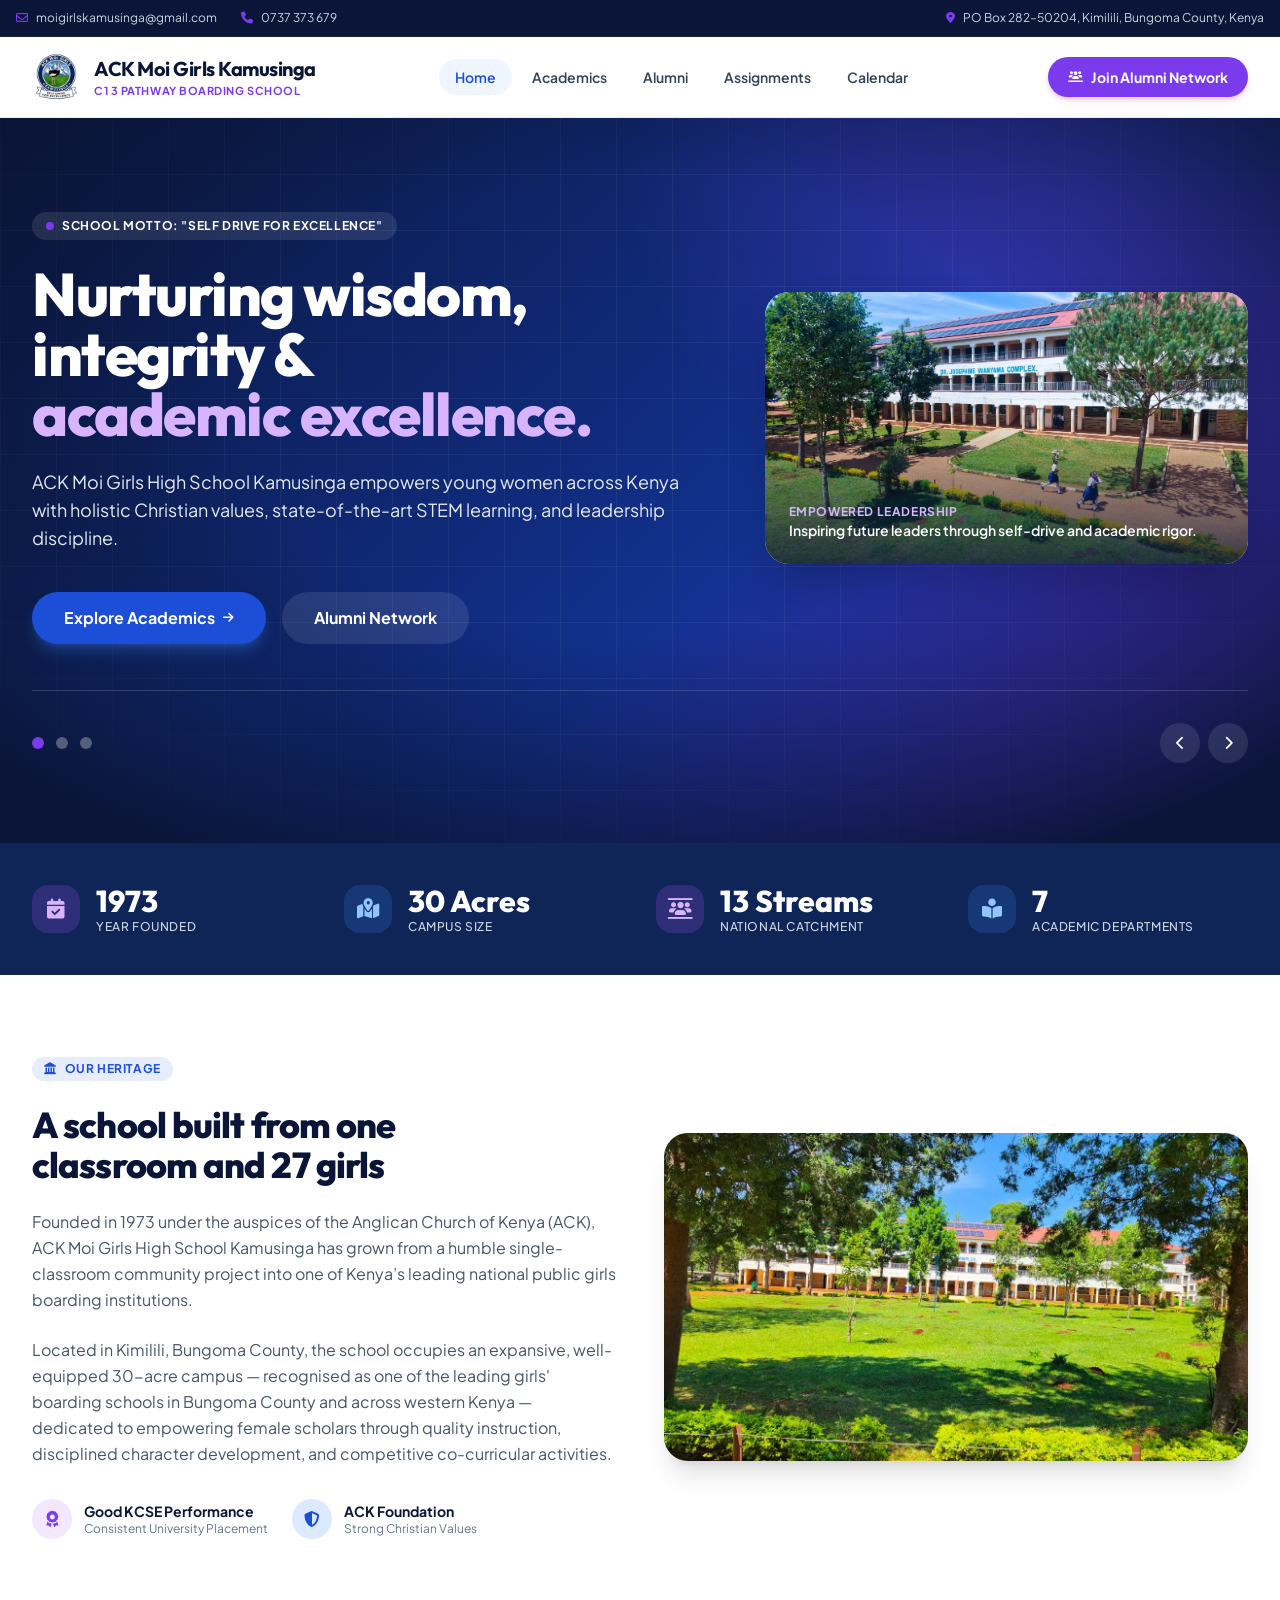
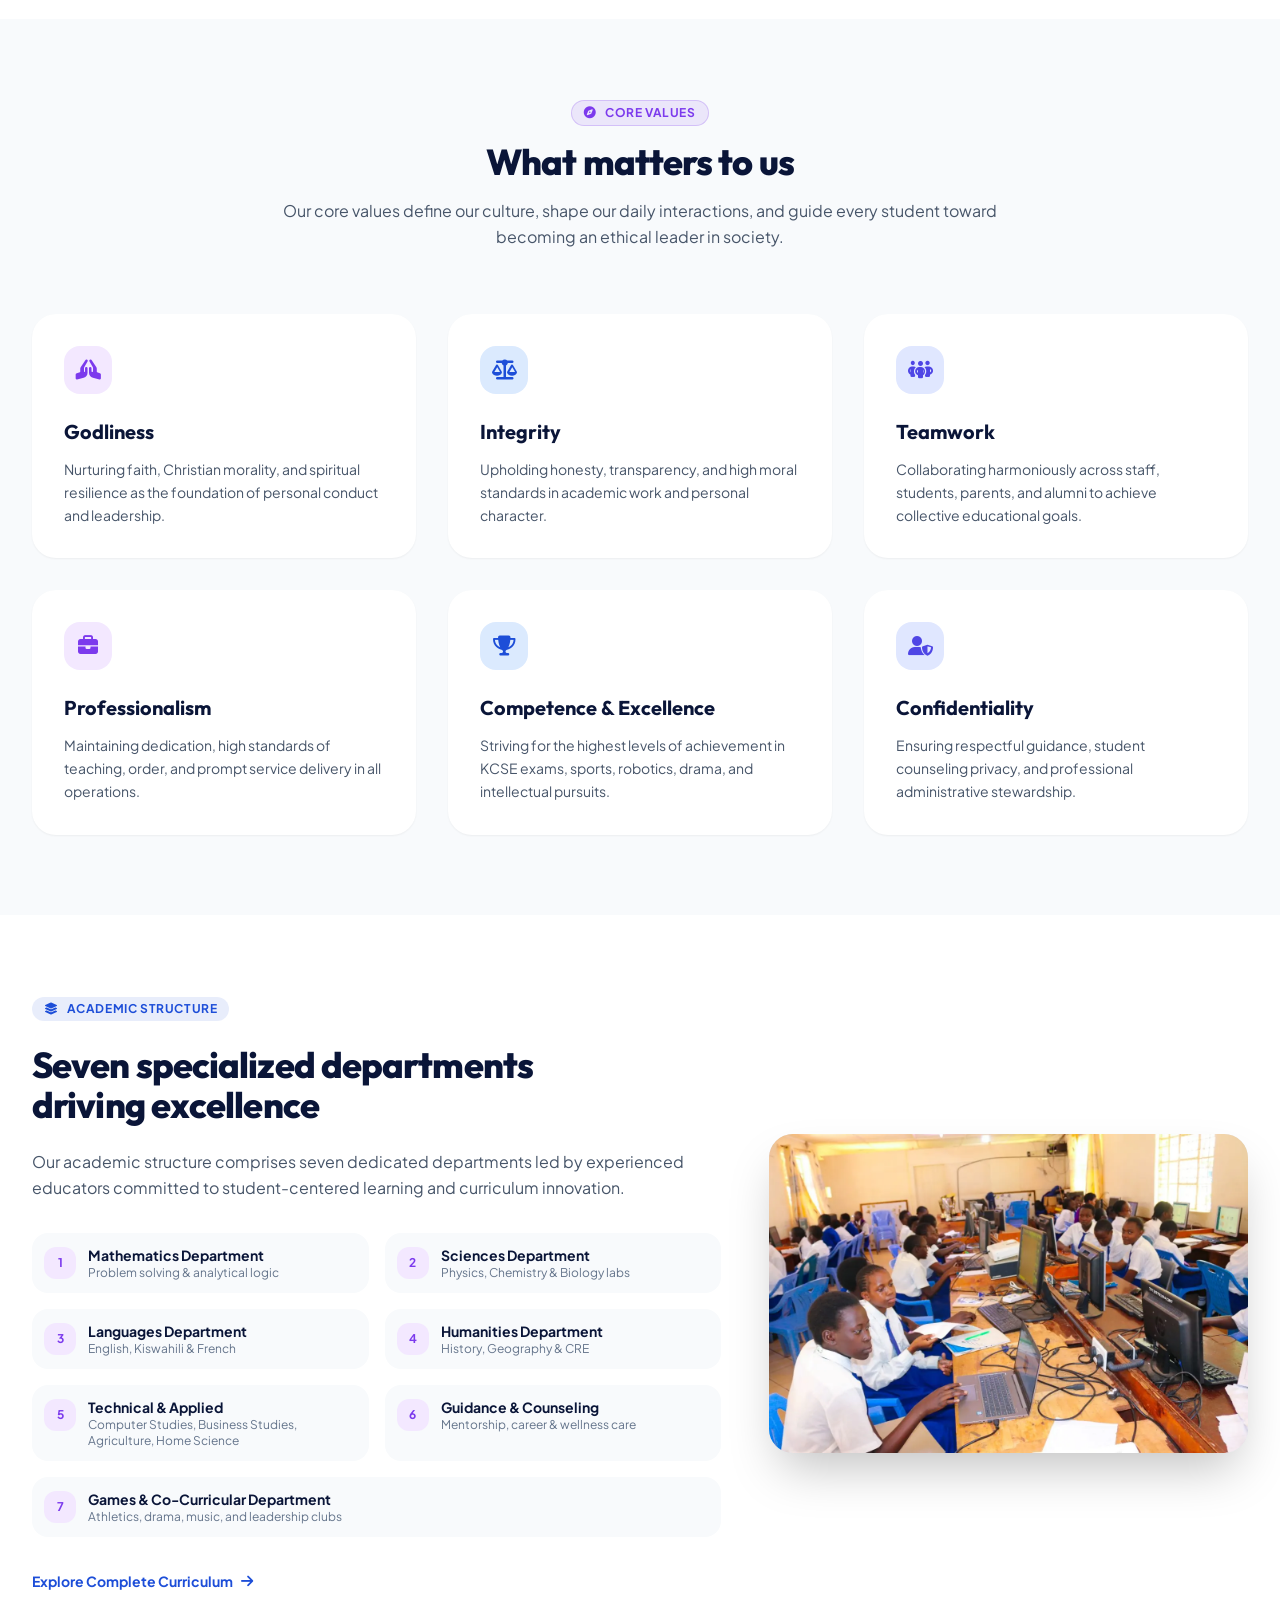
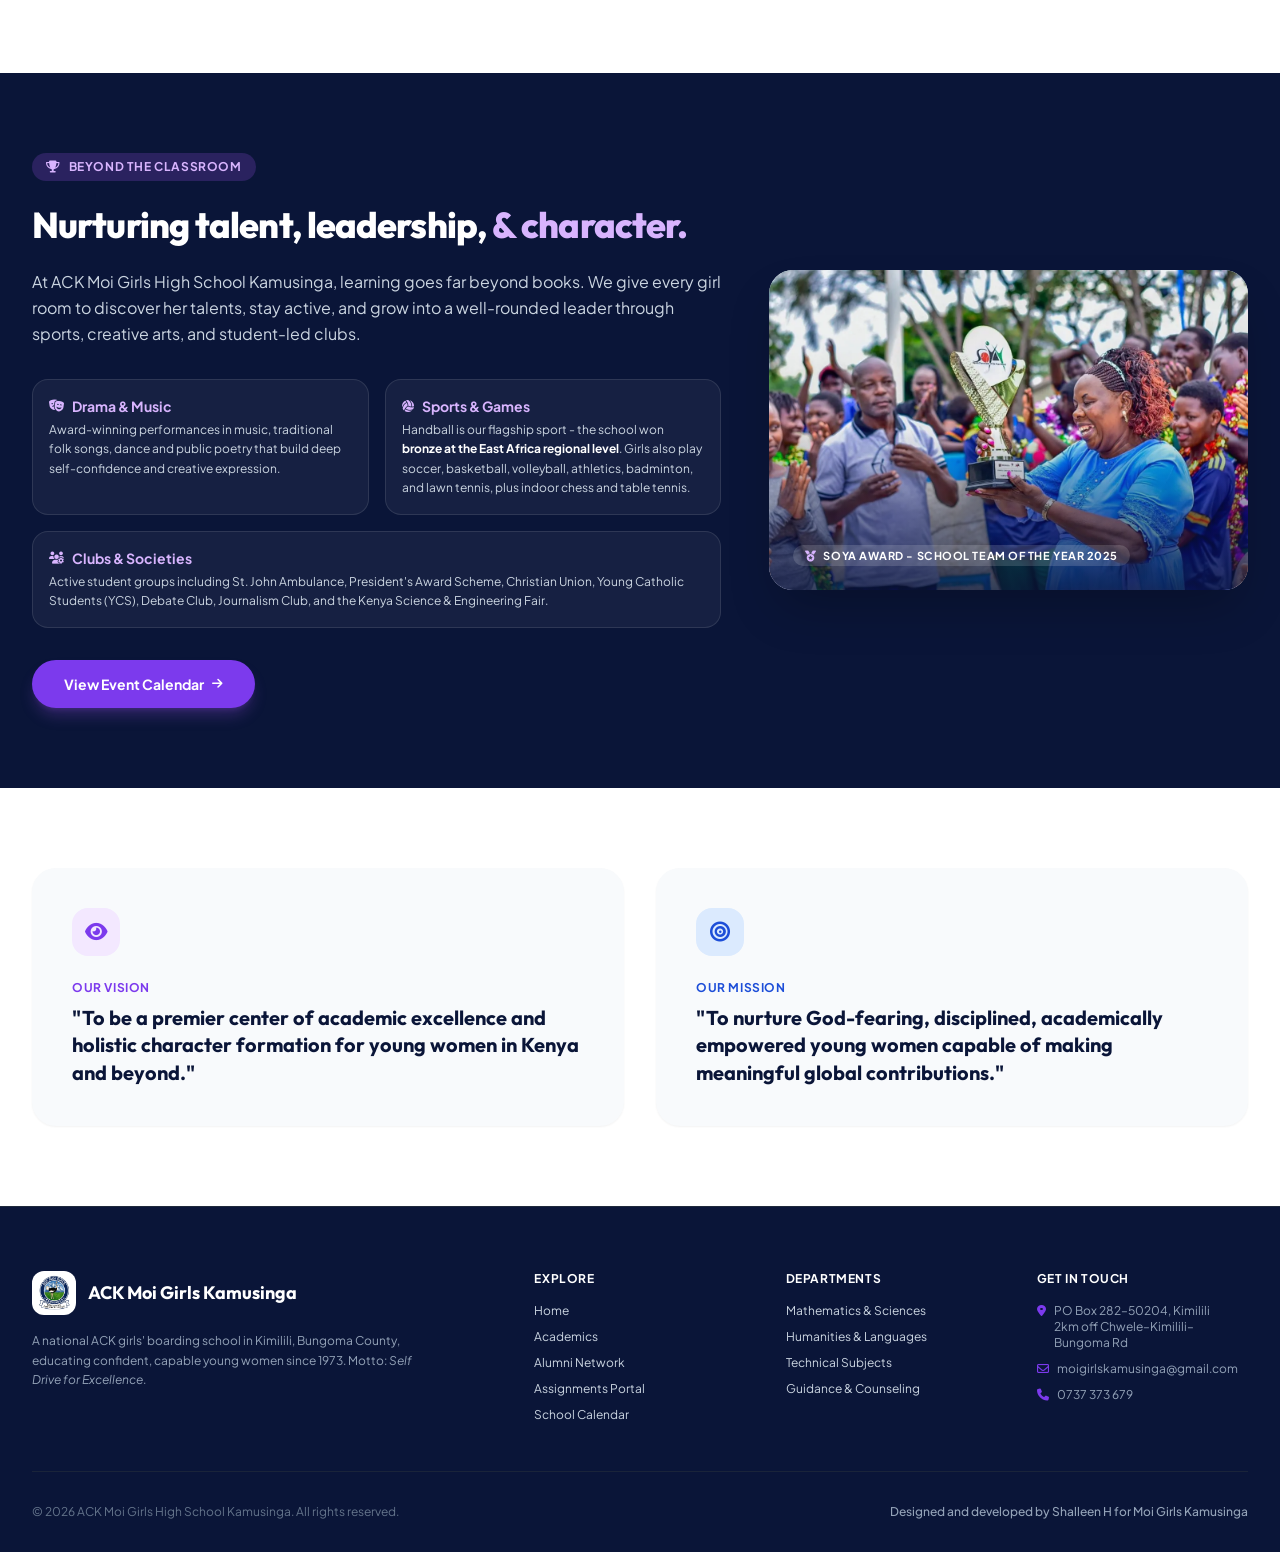
==== commit 3ea364ff: "removing the now redudant staff login link" ====
--- a/index.html
+++ b/index.html
@@ -683,7 +683,7 @@
     <div class="pt-8 flex flex-col sm:flex-row justify-between items-center text-xs text-slate-500 gap-3">
       <div class="flex items-center gap-4">
         <span>© <span class="js-year">2026</span> ACK Moi Girls High School Kamusinga. All rights reserved.</span>
-        <a href="admin/index.html" class="text-brand-purple/80 hover:text-brand-purple font-semibold transition-colors flex items-center gap-1.5"><i class="fa-solid fa-key text-[10px]"></i>Staff Portal Login</a>
+        <!-- <a href="admin/index.html" class="text-brand-purple/80 hover:text-brand-purple font-semibold transition-colors flex items-center gap-1.5"><i class="fa-solid fa-key text-[10px]"></i>Staff Portal Login</a> -->
       </div>
       <div class="text-slate-400 font-medium">Designed and developed by <a href="mailto:nikki.hb20@gmail.com?subject=I%20Want%20a%20Website" class="hover:text-brand-purple transition-colors underline-offset-2 hover:underline">Shalleen H</a> for Moi Girls Kamusinga</div>
     </div>
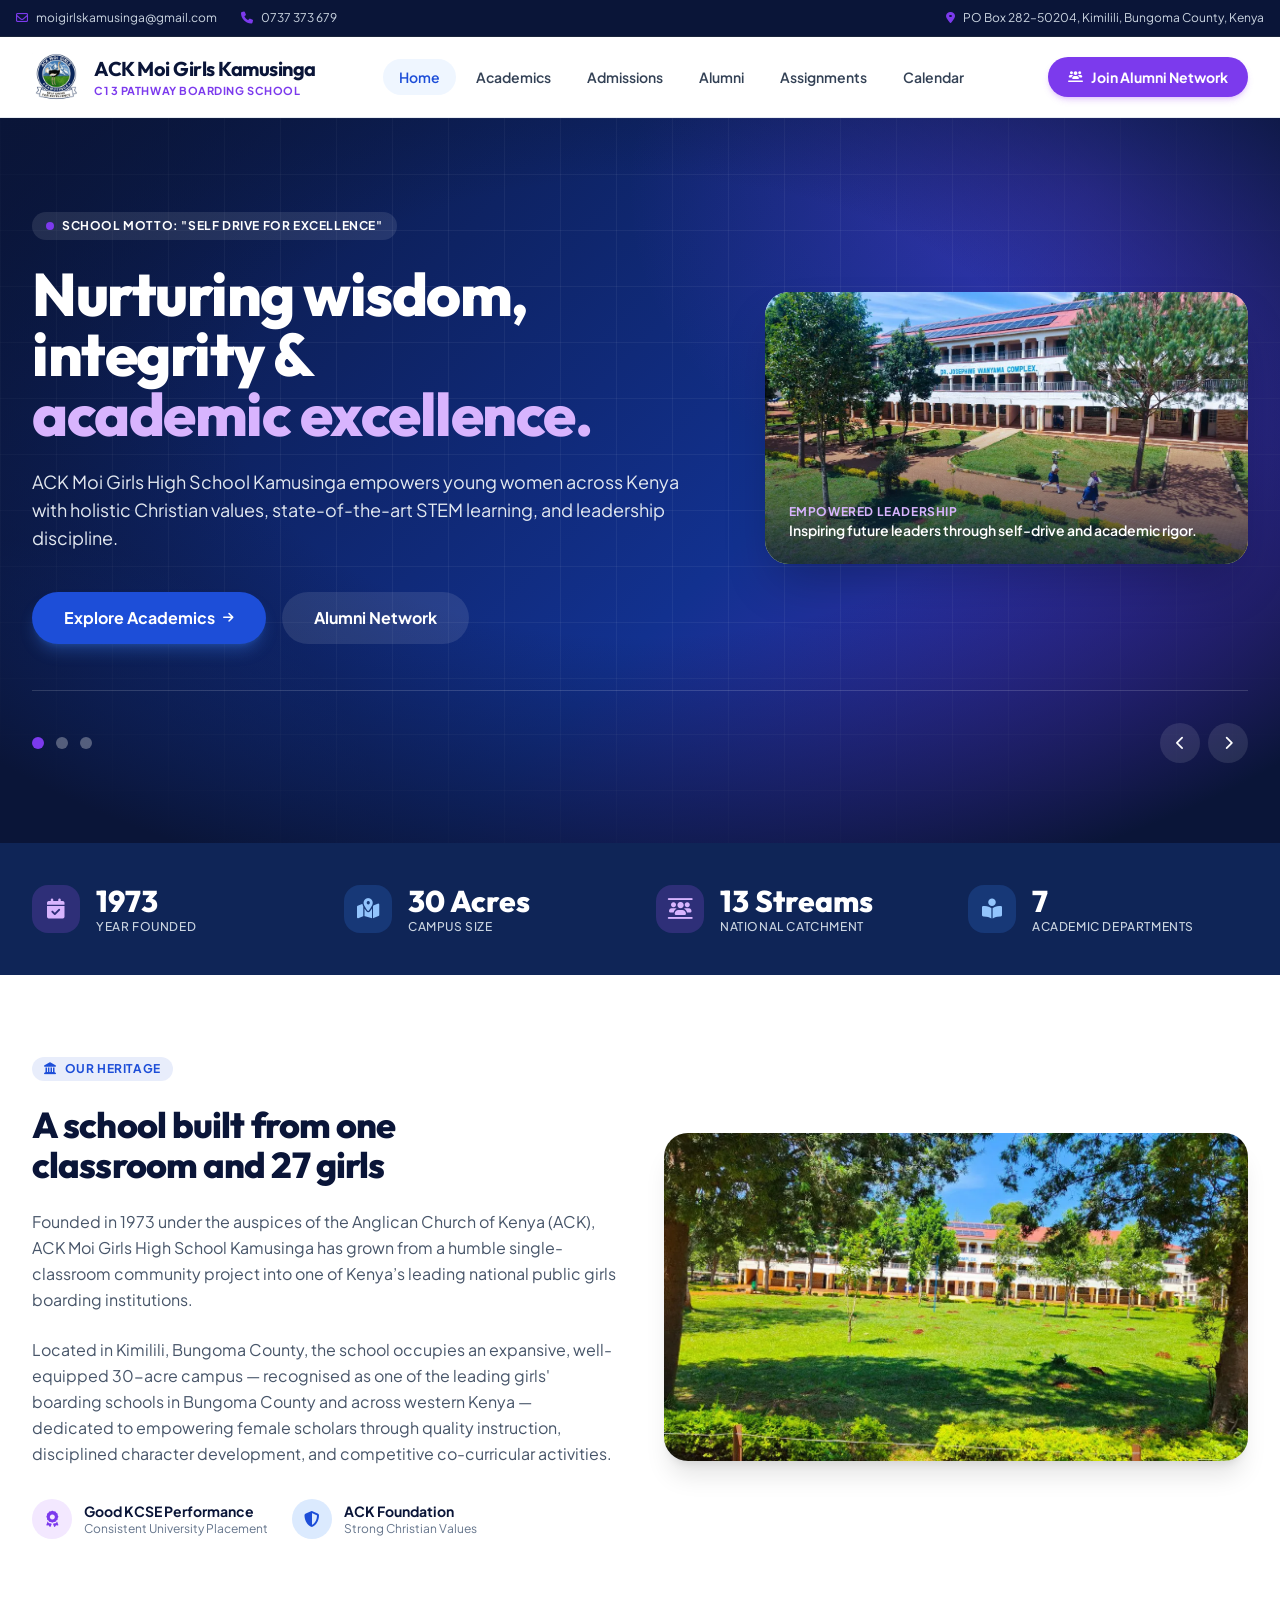
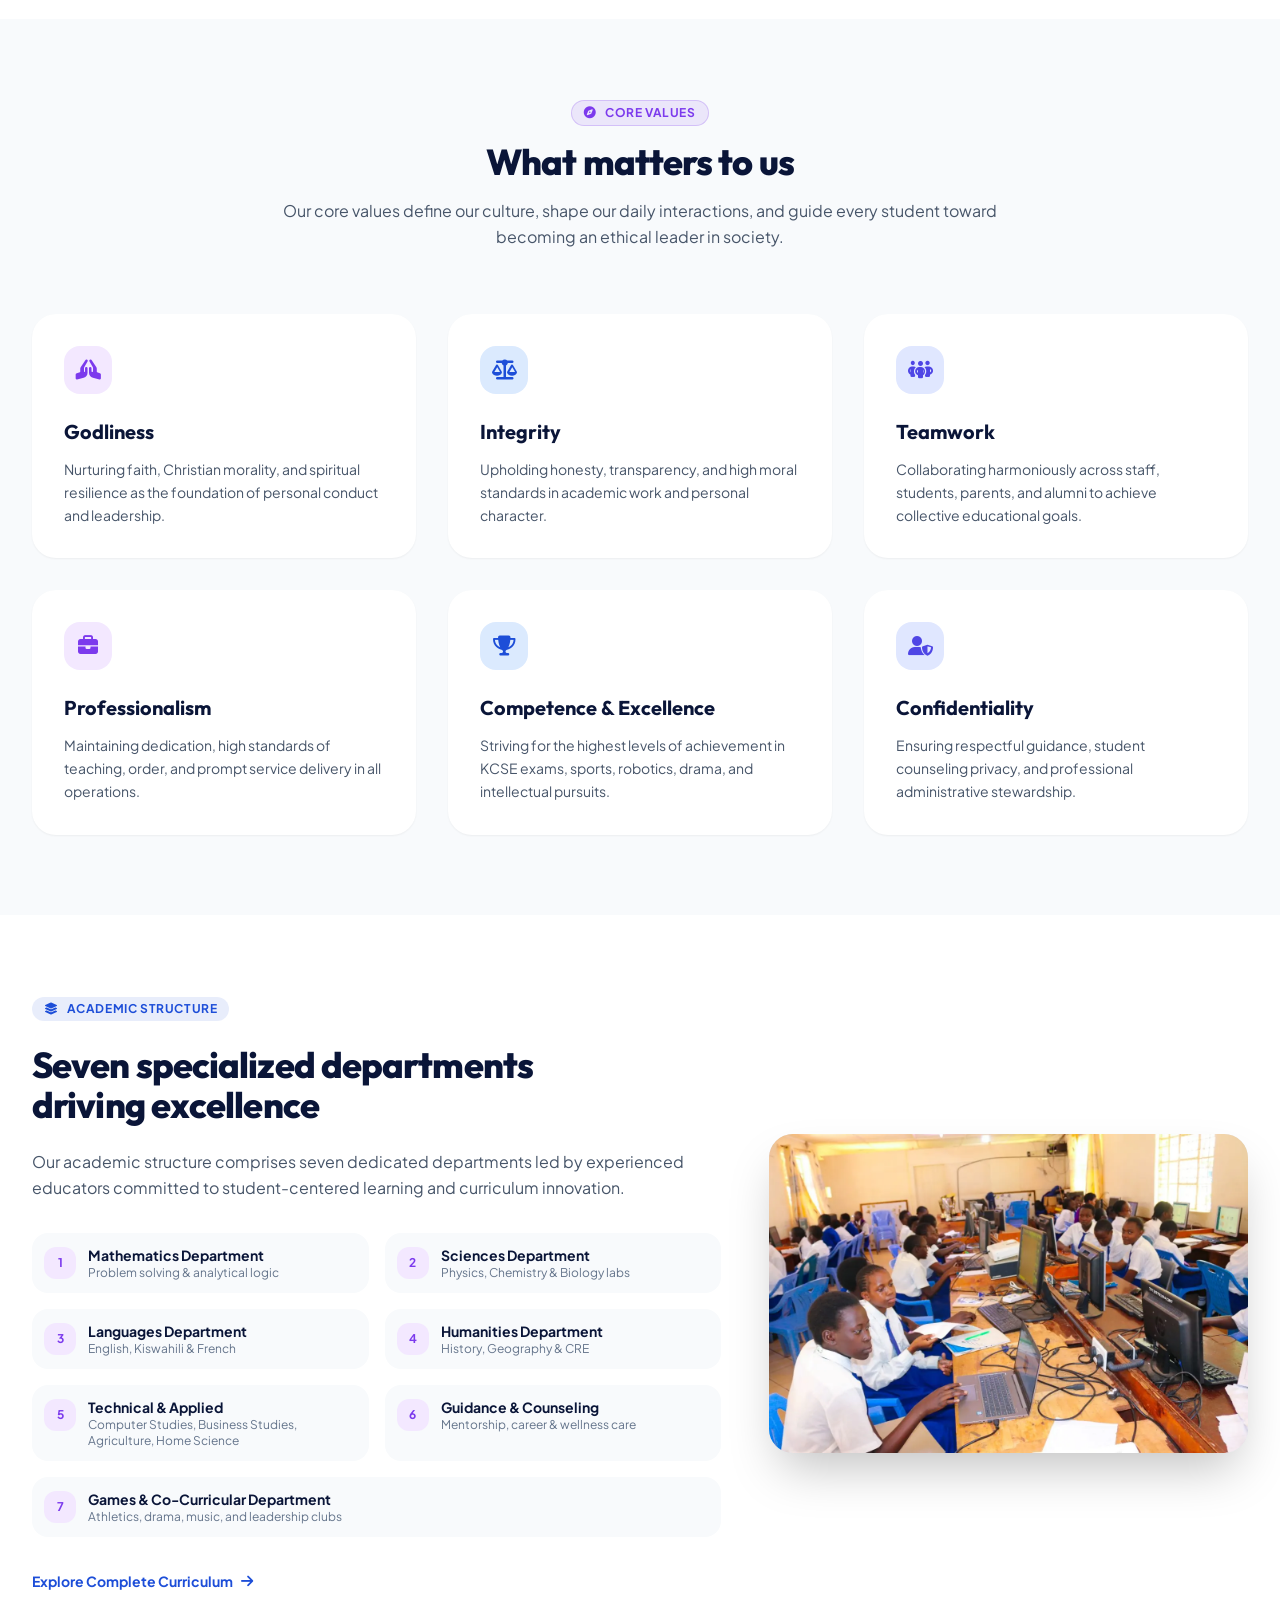
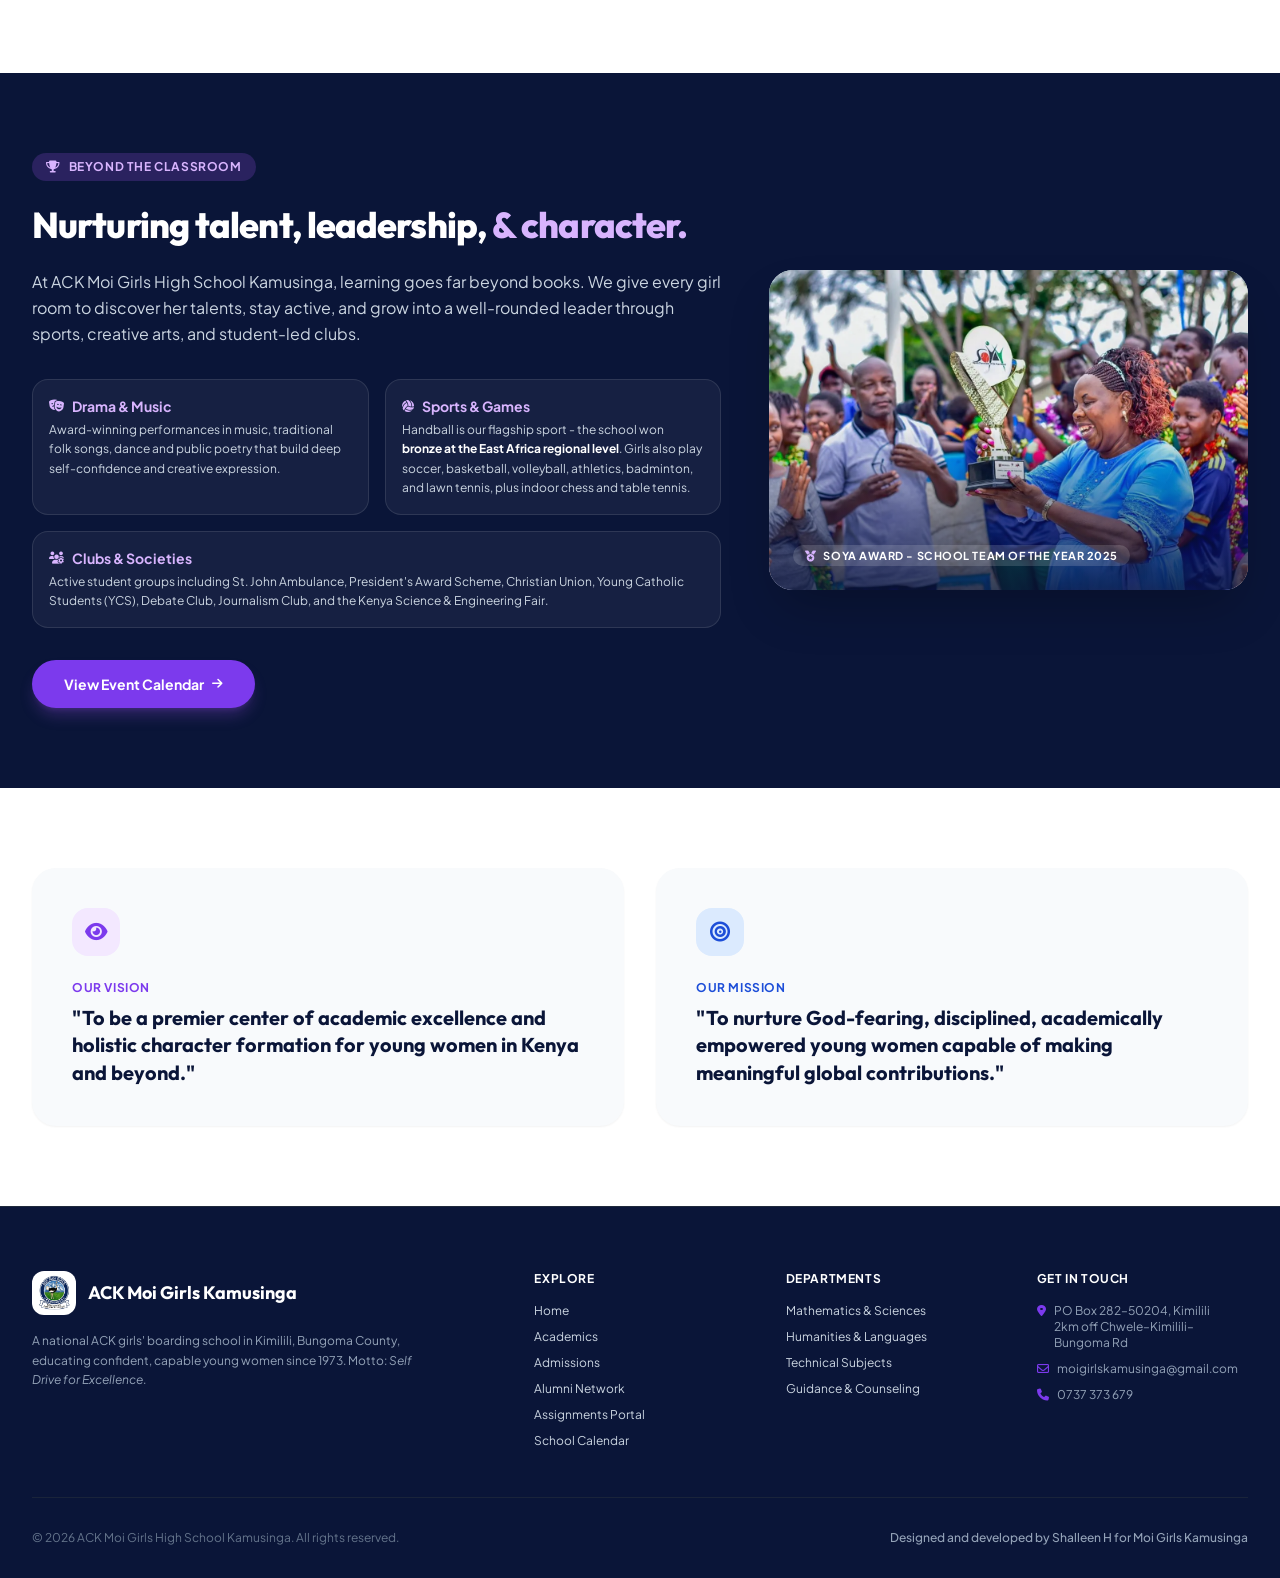
==== commit 1f0b6e1b: "admissions page" ====
--- a/index.html
+++ b/index.html
@@ -63,7 +63,7 @@
         </div>
       </a>
       <nav class="hidden lg:flex items-center space-x-1" aria-label="Primary Navigation">
-        <a href="index.html" aria-current="page" class="px-4 py-2 rounded-full text-sm font-semibold text-brand-blue bg-blue-50">Home</a><a href="academics.html" class="px-4 py-2 rounded-full text-sm font-semibold text-slate-700 hover:text-brand-blue hover:bg-slate-50 transition-colors">Academics</a><a href="alumni.html" class="px-4 py-2 rounded-full text-sm font-semibold text-slate-700 hover:text-brand-purple hover:bg-slate-50 transition-colors">Alumni</a><a href="assignments.html" class="px-4 py-2 rounded-full text-sm font-semibold text-slate-700 hover:text-brand-blue hover:bg-slate-50 transition-colors">Assignments</a><a href="calendar.html" class="px-4 py-2 rounded-full text-sm font-semibold text-slate-700 hover:text-brand-blue hover:bg-slate-50 transition-colors">Calendar</a>
+        <a href="index.html" aria-current="page" class="px-4 py-2 rounded-full text-sm font-semibold text-brand-blue bg-blue-50">Home</a><a href="academics.html" class="px-4 py-2 rounded-full text-sm font-semibold text-slate-700 hover:text-brand-blue hover:bg-slate-50 transition-colors">Academics</a><a href="admissions.html" class="px-4 py-2 rounded-full text-sm font-semibold text-slate-700 hover:text-brand-blue hover:bg-slate-50 transition-colors">Admissions</a><a href="alumni.html" class="px-4 py-2 rounded-full text-sm font-semibold text-slate-700 hover:text-brand-purple hover:bg-slate-50 transition-colors">Alumni</a><a href="assignments.html" class="px-4 py-2 rounded-full text-sm font-semibold text-slate-700 hover:text-brand-blue hover:bg-slate-50 transition-colors">Assignments</a><a href="calendar.html" class="px-4 py-2 rounded-full text-sm font-semibold text-slate-700 hover:text-brand-blue hover:bg-slate-50 transition-colors">Calendar</a>
       </nav>
       <div class="flex items-center space-x-4">
         <a href="alumni.html#register" class="hidden sm:inline-flex items-center justify-center px-5 py-2.5 rounded-full text-sm font-bold text-white bg-brand-purple hover:bg-brand-purpleHover transition-all shadow-md shadow-purple-500/25">
@@ -76,7 +76,7 @@
     </div>
   </div>
   <div id="mobile-menu" class="hidden lg:hidden bg-white border-b border-slate-200 px-4 pt-2 pb-6 space-y-2 shadow-xl">
-    <a href="index.html" aria-current="page" class="block px-4 py-3 rounded-xl text-base font-semibold text-brand-blue bg-blue-50">Home</a><a href="academics.html" class="block px-4 py-3 rounded-xl text-base font-semibold text-slate-700 hover:bg-slate-50">Academics</a><a href="alumni.html" class="block px-4 py-3 rounded-xl text-base font-semibold text-slate-700 hover:bg-slate-50">Alumni</a><a href="assignments.html" class="block px-4 py-3 rounded-xl text-base font-semibold text-slate-700 hover:bg-slate-50">Assignments</a><a href="calendar.html" class="block px-4 py-3 rounded-xl text-base font-semibold text-slate-700 hover:bg-slate-50">Calendar</a>
+    <a href="index.html" aria-current="page" class="block px-4 py-3 rounded-xl text-base font-semibold text-brand-blue bg-blue-50">Home</a><a href="academics.html" class="block px-4 py-3 rounded-xl text-base font-semibold text-slate-700 hover:bg-slate-50">Academics</a><a href="admissions.html" class="block px-4 py-3 rounded-xl text-base font-semibold text-slate-700 hover:bg-slate-50">Admissions</a><a href="alumni.html" class="block px-4 py-3 rounded-xl text-base font-semibold text-slate-700 hover:bg-slate-50">Alumni</a><a href="assignments.html" class="block px-4 py-3 rounded-xl text-base font-semibold text-slate-700 hover:bg-slate-50">Assignments</a><a href="calendar.html" class="block px-4 py-3 rounded-xl text-base font-semibold text-slate-700 hover:bg-slate-50">Calendar</a>
     <div class="pt-2"><a href="alumni.html#register" class="block w-full text-center py-3 rounded-full font-bold text-white bg-brand-purple hover:bg-brand-purpleHover shadow">Join Alumni Network</a></div>
   </div>
 </header>
@@ -657,6 +657,7 @@
         <ul class="space-y-2.5 text-xs">
           <li><a href="/" class="hover:text-white transition-colors">Home</a></li>
           <li><a href="academics" class="hover:text-white transition-colors">Academics</a></li>
+          <li><a href="admissions" class="hover:text-white transition-colors">Admissions</a></li>
           <li><a href="alumni" class="hover:text-white transition-colors">Alumni Network</a></li>
           <li><a href="assignments" class="hover:text-white transition-colors">Assignments Portal</a></li>
           <li><a href="calendar" class="hover:text-white transition-colors">School Calendar</a></li>
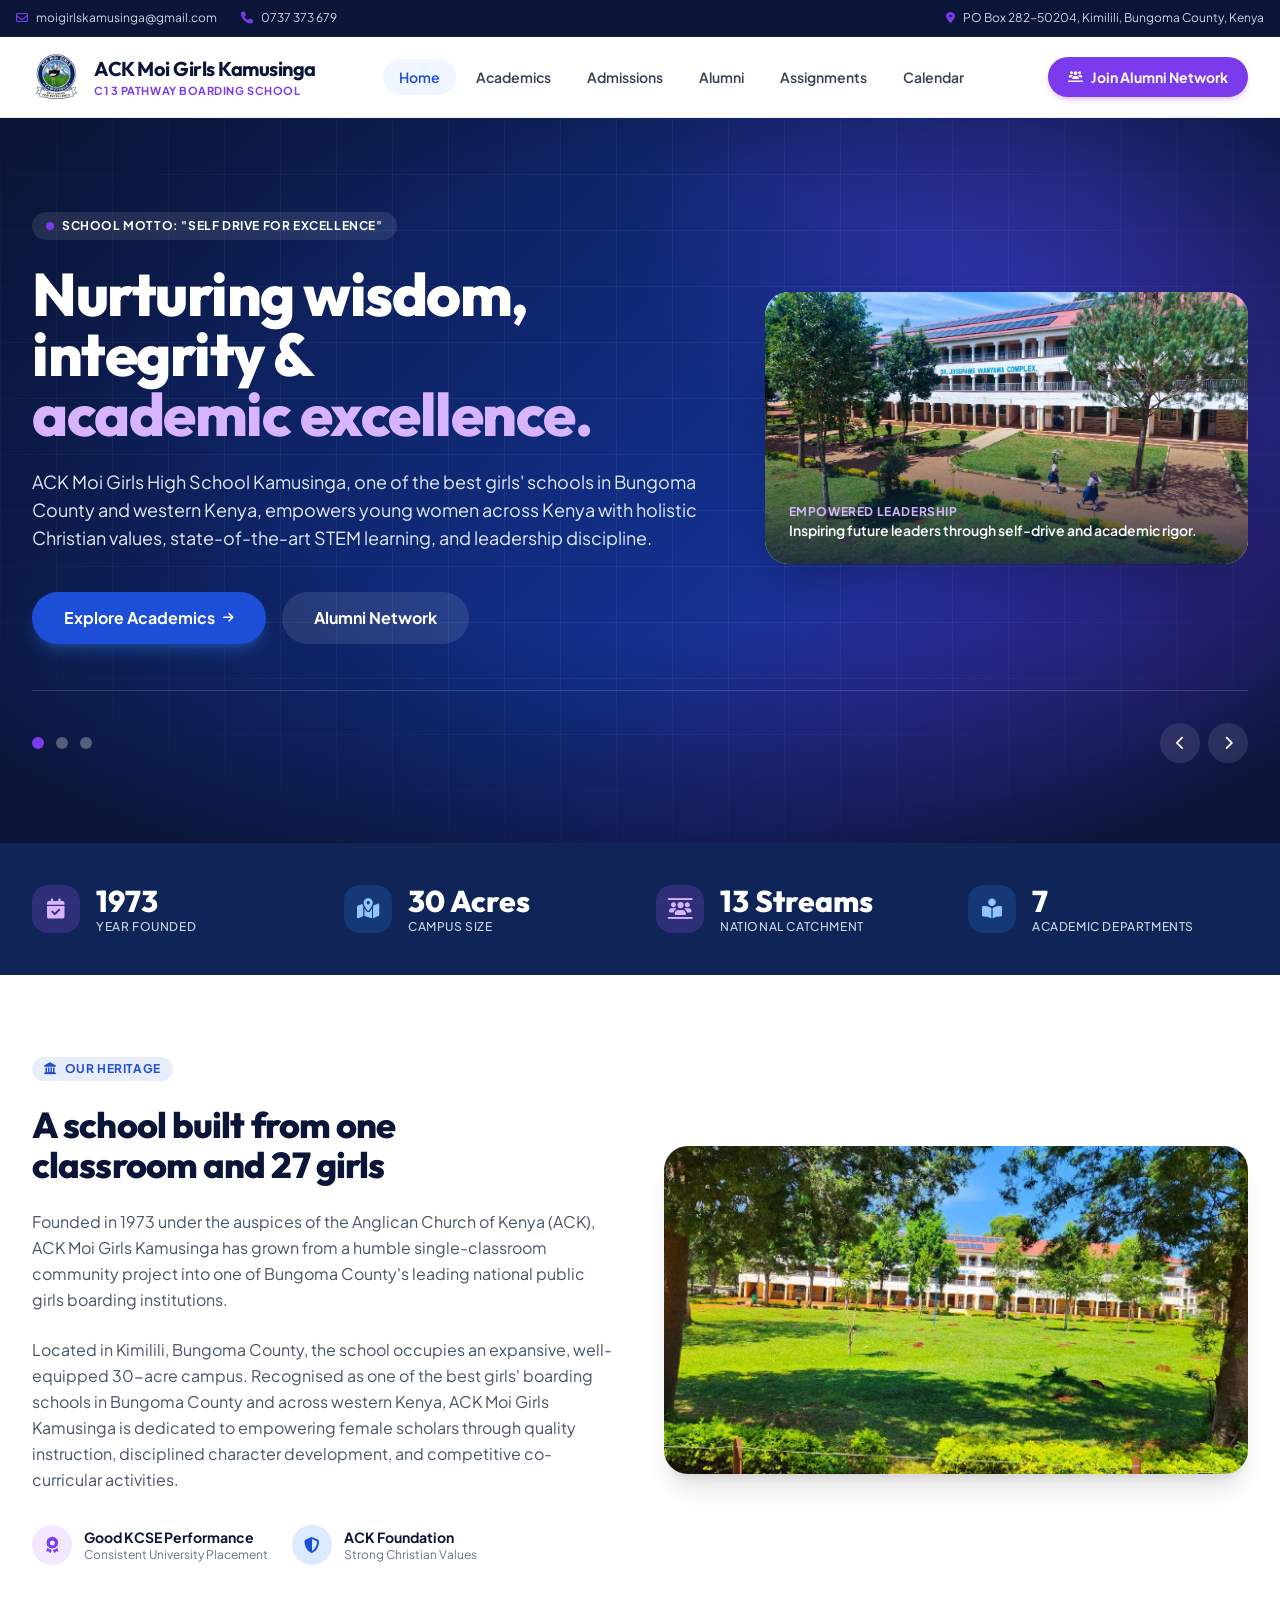
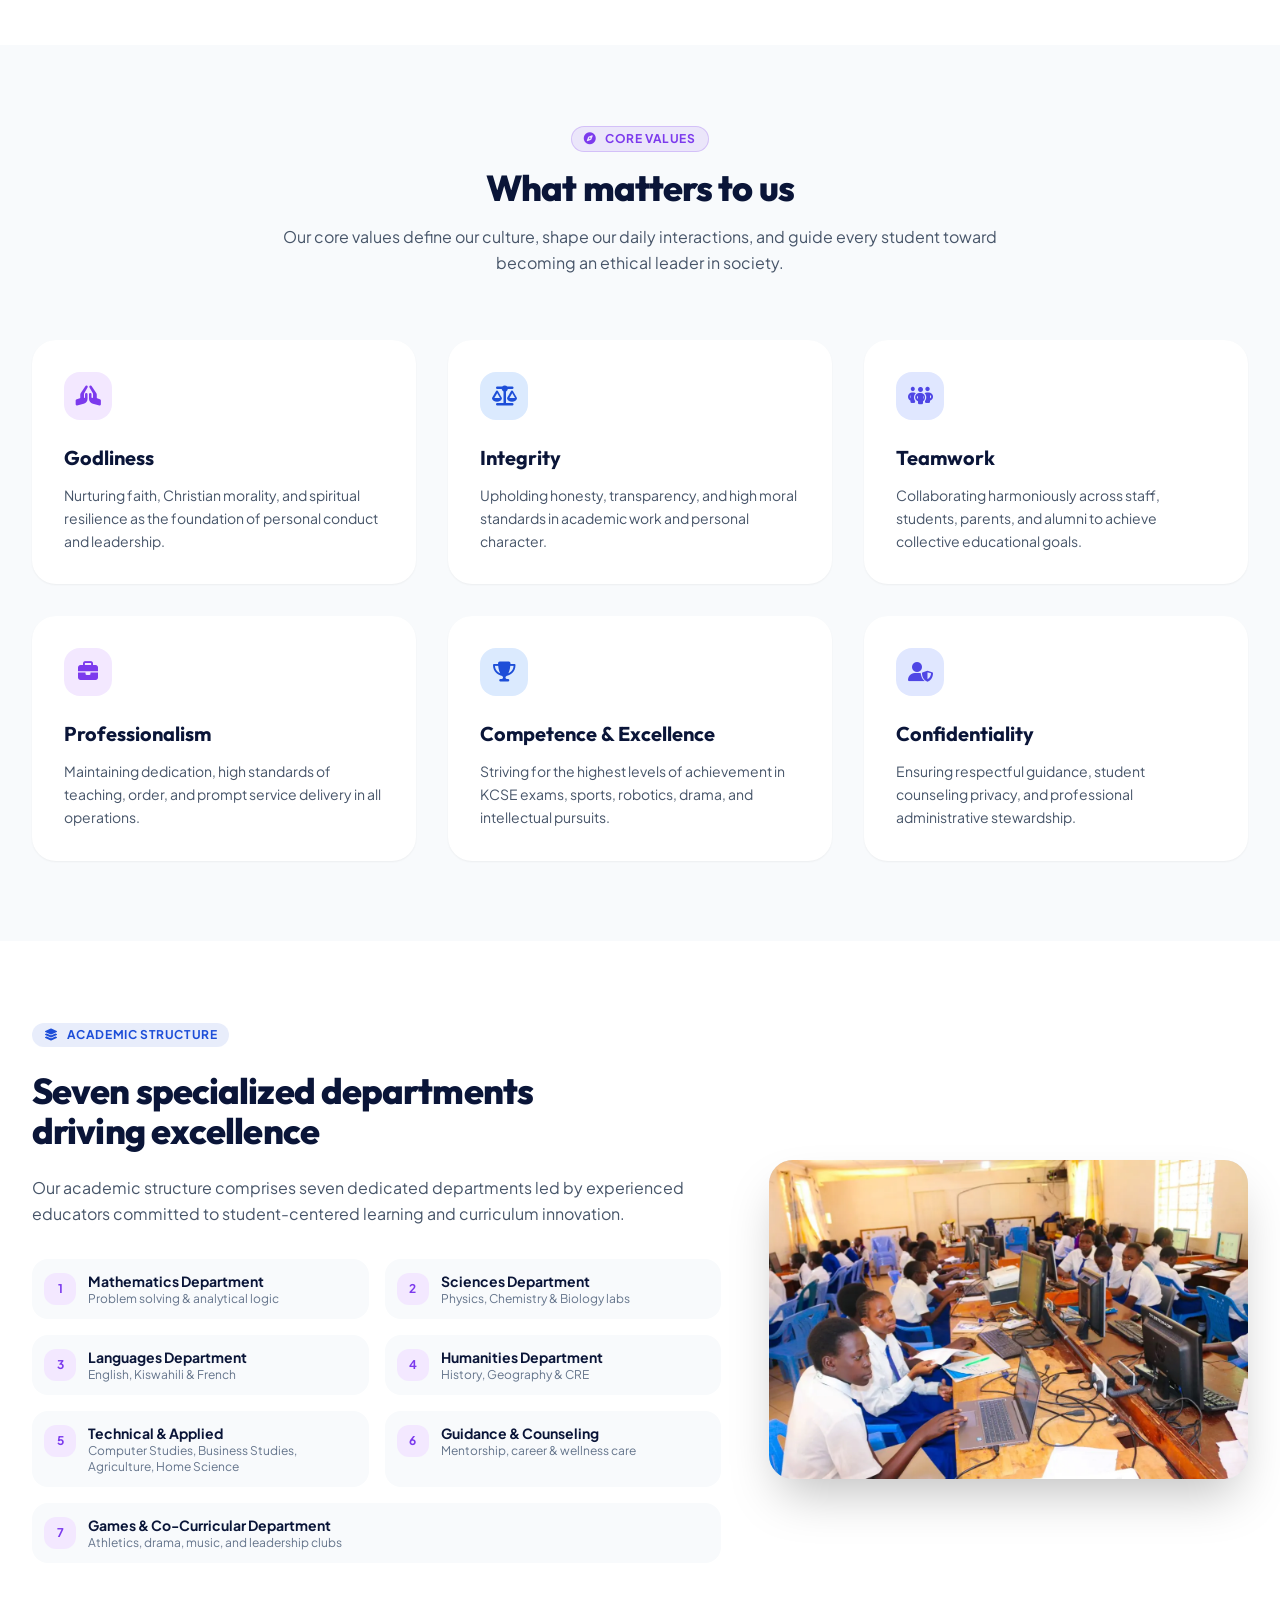
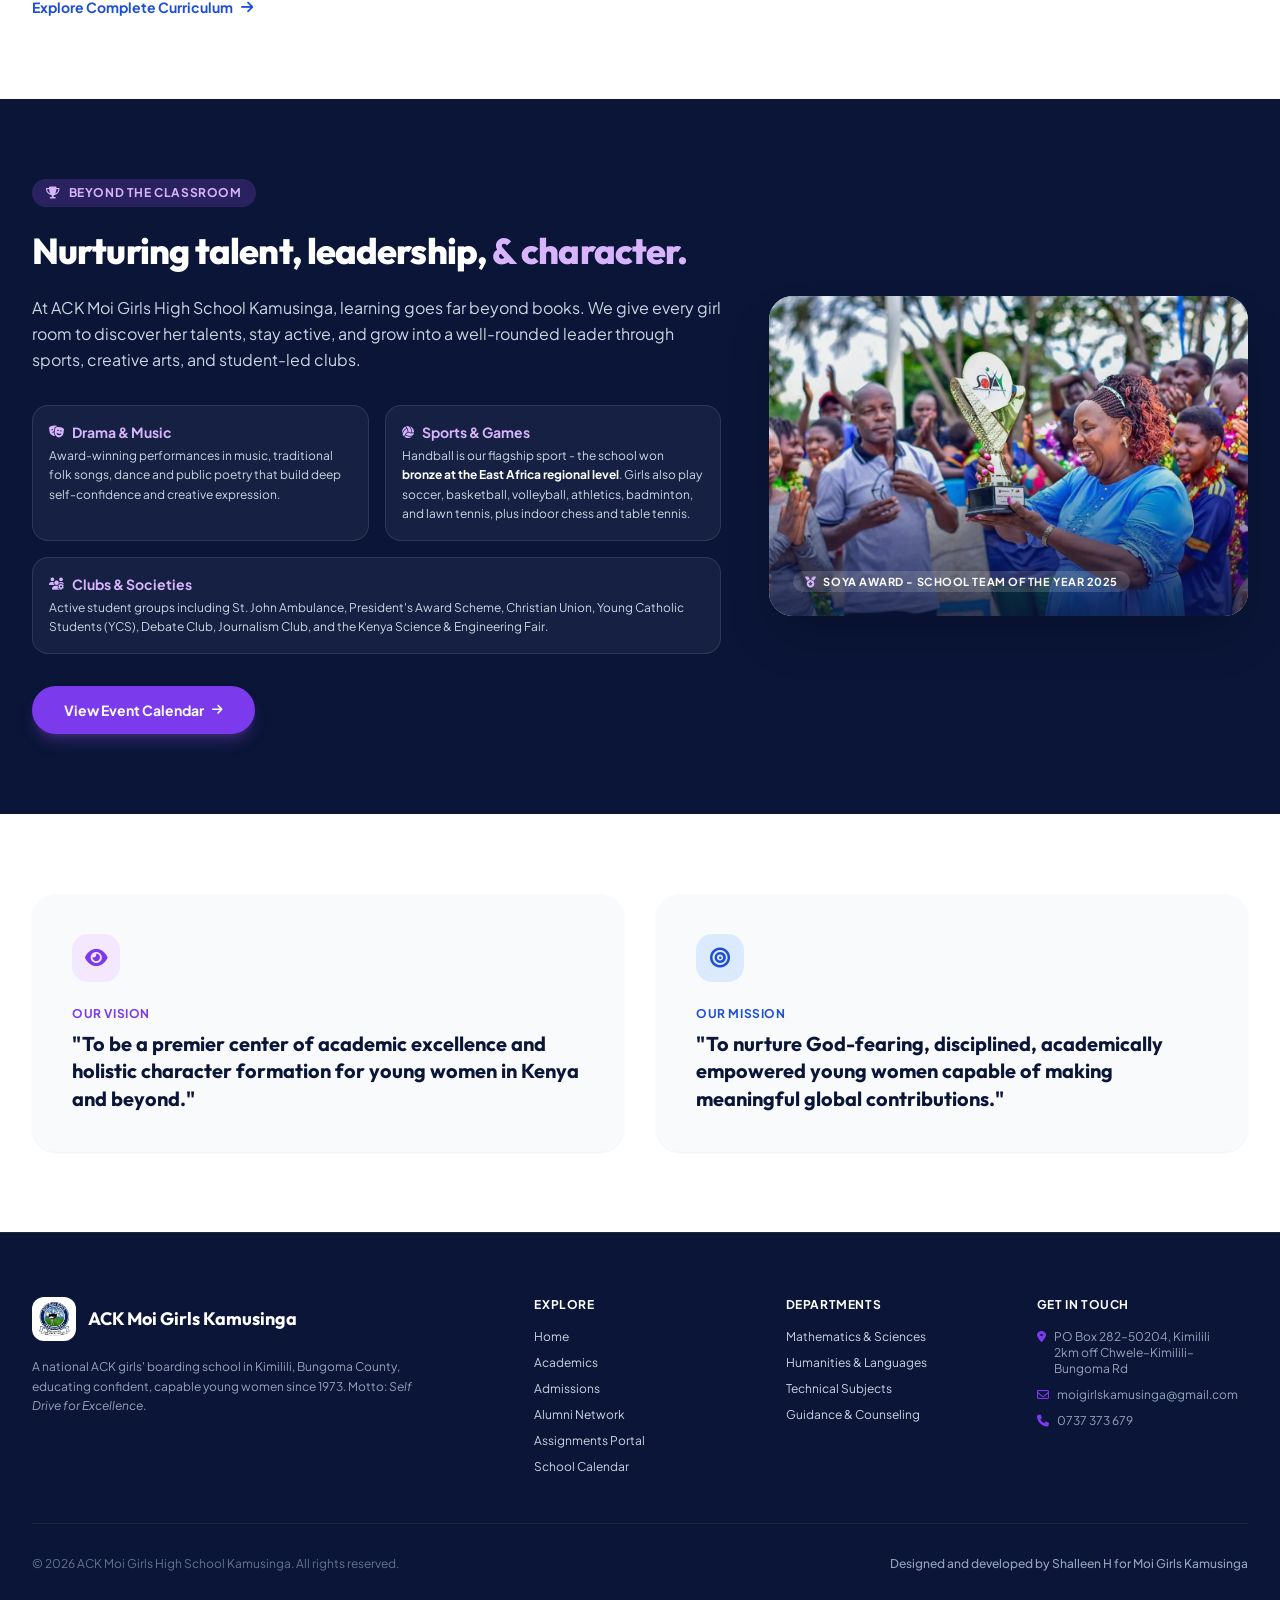
==== commit 0a1a555c: "SEO" ====
--- a/index.html
+++ b/index.html
@@ -3,9 +3,9 @@
 <head>
 <meta charset="UTF-8">
 <meta name="viewport" content="width=device-width, initial-scale=1.0">
-<title>ACK Moi Girls High School Kamusinga - Self Drive for Excellence</title>
-<meta name="description" content="ACK Moi Girls High School Kamusinga is a premier national girls boarding school in Kimilili, Bungoma County — a well-equipped campus among the leading girls' schools in Bungoma County and western Kenya. Committed to academic excellence, Christian values, and leadership.">
-<meta name="keywords" content="ACK Moi Girls Kamusinga, Moi Girls High School Kamusinga, Kamusinga Girls, Kimilili Schools, Bungoma Top Girls School, Kenya National High Schools, girls schools in western Kenya, girls schools in Bungoma county, well equipped girls school Kenya, leading girls boarding school Bungoma, top girls secondary schools western Kenya">
+<title>ACK Moi Girls Kamusinga | One of the Best Girls' Schools in Bungoma County</title>
+<meta name="description" content="One of the best girls' schools in Bungoma County and western Kenya: ACK Moi Girls High School Kamusinga offers STEM, Social Sciences and Arts &amp; Sports Science pathways.">
+<meta name="keywords" content="ACK Moi Girls Kamusinga, Moi Girls High School Kamusinga, Kamusinga Girls, Best Girls Schools in Bungoma County, Best Girls Schools in Western Kenya,Bungoma Top Girls School, Kenya National High Schools, girls schools in western Kenya, girls schools in Bungoma county, well equipped girls school Kenya, leading girls boarding school Bungoma, top girls secondary schools western Kenya">
 <link rel="canonical" href="https://www.moigirlskamusinga.net/index.html">
 
 <!-- Social sharing -->
@@ -32,7 +32,7 @@
 <script type="application/ld+json">
 {"@context":"https://schema.org","@type":"School","name":"ACK Moi Girls High School Kamusinga",
  "description":"National extra-county girls' boarding secondary school in Kimilili, Bungoma, Kenya, founded in 1973 under Anglican Church of Kenya values.",
- "foundingDate":"1973","email":"moigirlskamusinga@gmail.com","telephone":"+254737373679",
+ "foundingDate":"1973","slogan":"Self Drive for Excellence","knowsAbout":["STEM education","CBC senior school pathways","Girls' boarding school education"],"email":"moigirlskamusinga@gmail.com","telephone":"+254737373679",
  "url":"https://www.moigirlskamusinga.net/","logo":"https://www.moigirlskamusinga.net/images/crest.svg",
  "address":{"@type":"PostalAddress","postOfficeBoxNumber":"282-50204","addressLocality":"Kimilili","addressRegion":"Bungoma County","addressCountry":"KE"},
  "areaServed":["Bungoma County","Western Kenya","Kenya"]}
@@ -102,7 +102,7 @@
               Nurturing wisdom, integrity & <span class="text-purple-300">academic excellence.</span>
             </h1>
             <p class="text-slate-200 text-base sm:text-lg leading-relaxed max-w-2xl font-normal">
-              ACK Moi Girls High School Kamusinga empowers young women across Kenya with holistic Christian values, state-of-the-art STEM learning, and leadership discipline.
+              ACK Moi Girls High School Kamusinga, one of the best girls' schools in Bungoma County and western Kenya, empowers young women across Kenya with holistic Christian values, state-of-the-art STEM learning, and leadership discipline.
             </p>
             <div class="pt-4 flex flex-wrap gap-4 items-center">
               <a href="academics.html" class="px-8 py-3.5 rounded-full text-base font-bold bg-brand-blue hover:bg-brand-blueHover text-white transition-all shadow-lg shadow-blue-500/30 flex items-center gap-2">
@@ -277,11 +277,11 @@
           </h2>
 
           <p class="text-slate-600 text-base leading-relaxed">
-            Founded in 1973 under the auspices of the Anglican Church of Kenya (ACK), ACK Moi Girls High School Kamusinga has grown from a humble single-classroom community project into one of Kenya’s leading national public girls boarding institutions.
+            Founded in 1973 under the auspices of the Anglican Church of Kenya (ACK), ACK Moi Girls Kamusinga has grown from a humble single-classroom community project into one of Bungoma County's leading national public girls boarding institutions.
           </p>
 
           <p class="text-slate-600 text-base leading-relaxed">
-            Located in Kimilili, Bungoma County, the school occupies an expansive, well-equipped 30-acre campus — recognised as one of the leading girls' boarding schools in Bungoma County and across western Kenya — dedicated to empowering female scholars through quality instruction, disciplined character development, and competitive co-curricular activities.
+            Located in Kimilili, Bungoma County, the school occupies an expansive, well-equipped 30-acre campus. Recognised as one of the best girls' boarding schools in Bungoma County and across western Kenya, ACK Moi Girls Kamusinga is dedicated to empowering female scholars through quality instruction, disciplined character development, and competitive co-curricular activities.
           </p>
 
           <div class="pt-2 flex items-center gap-6">
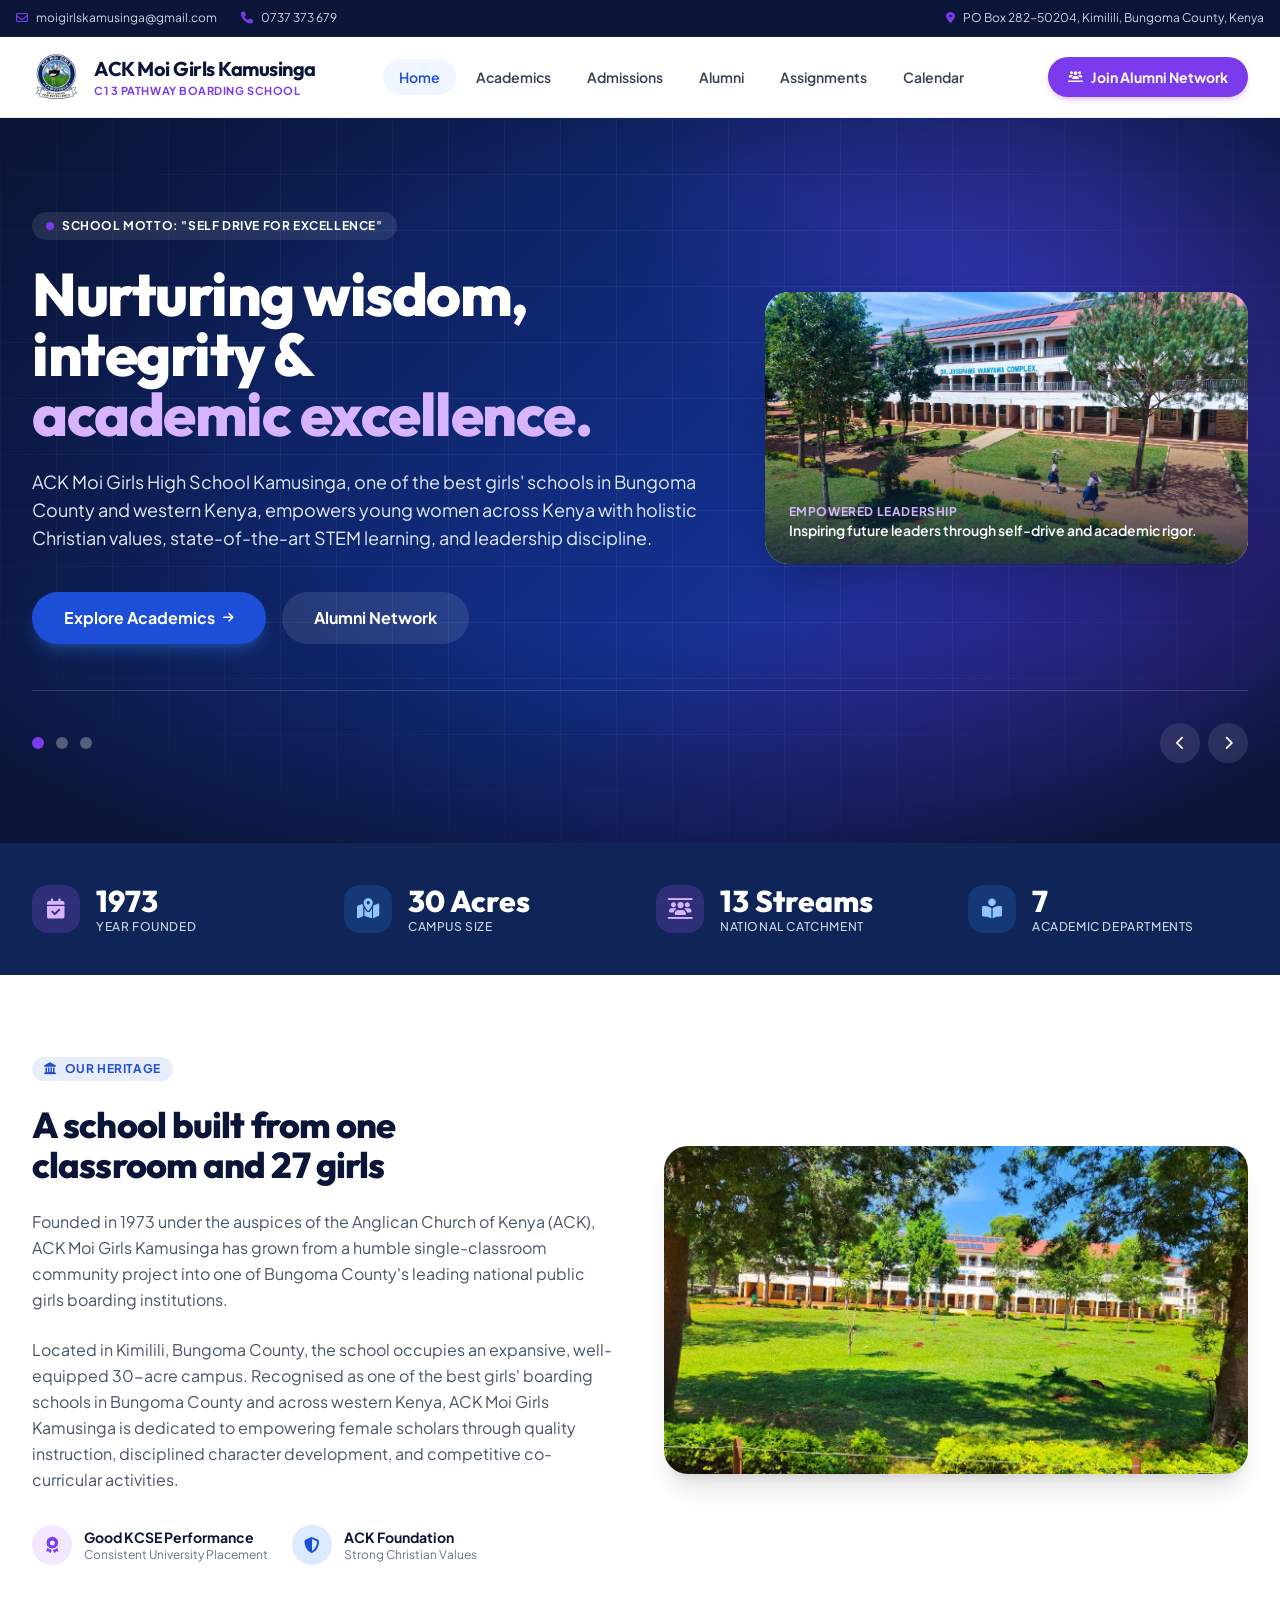
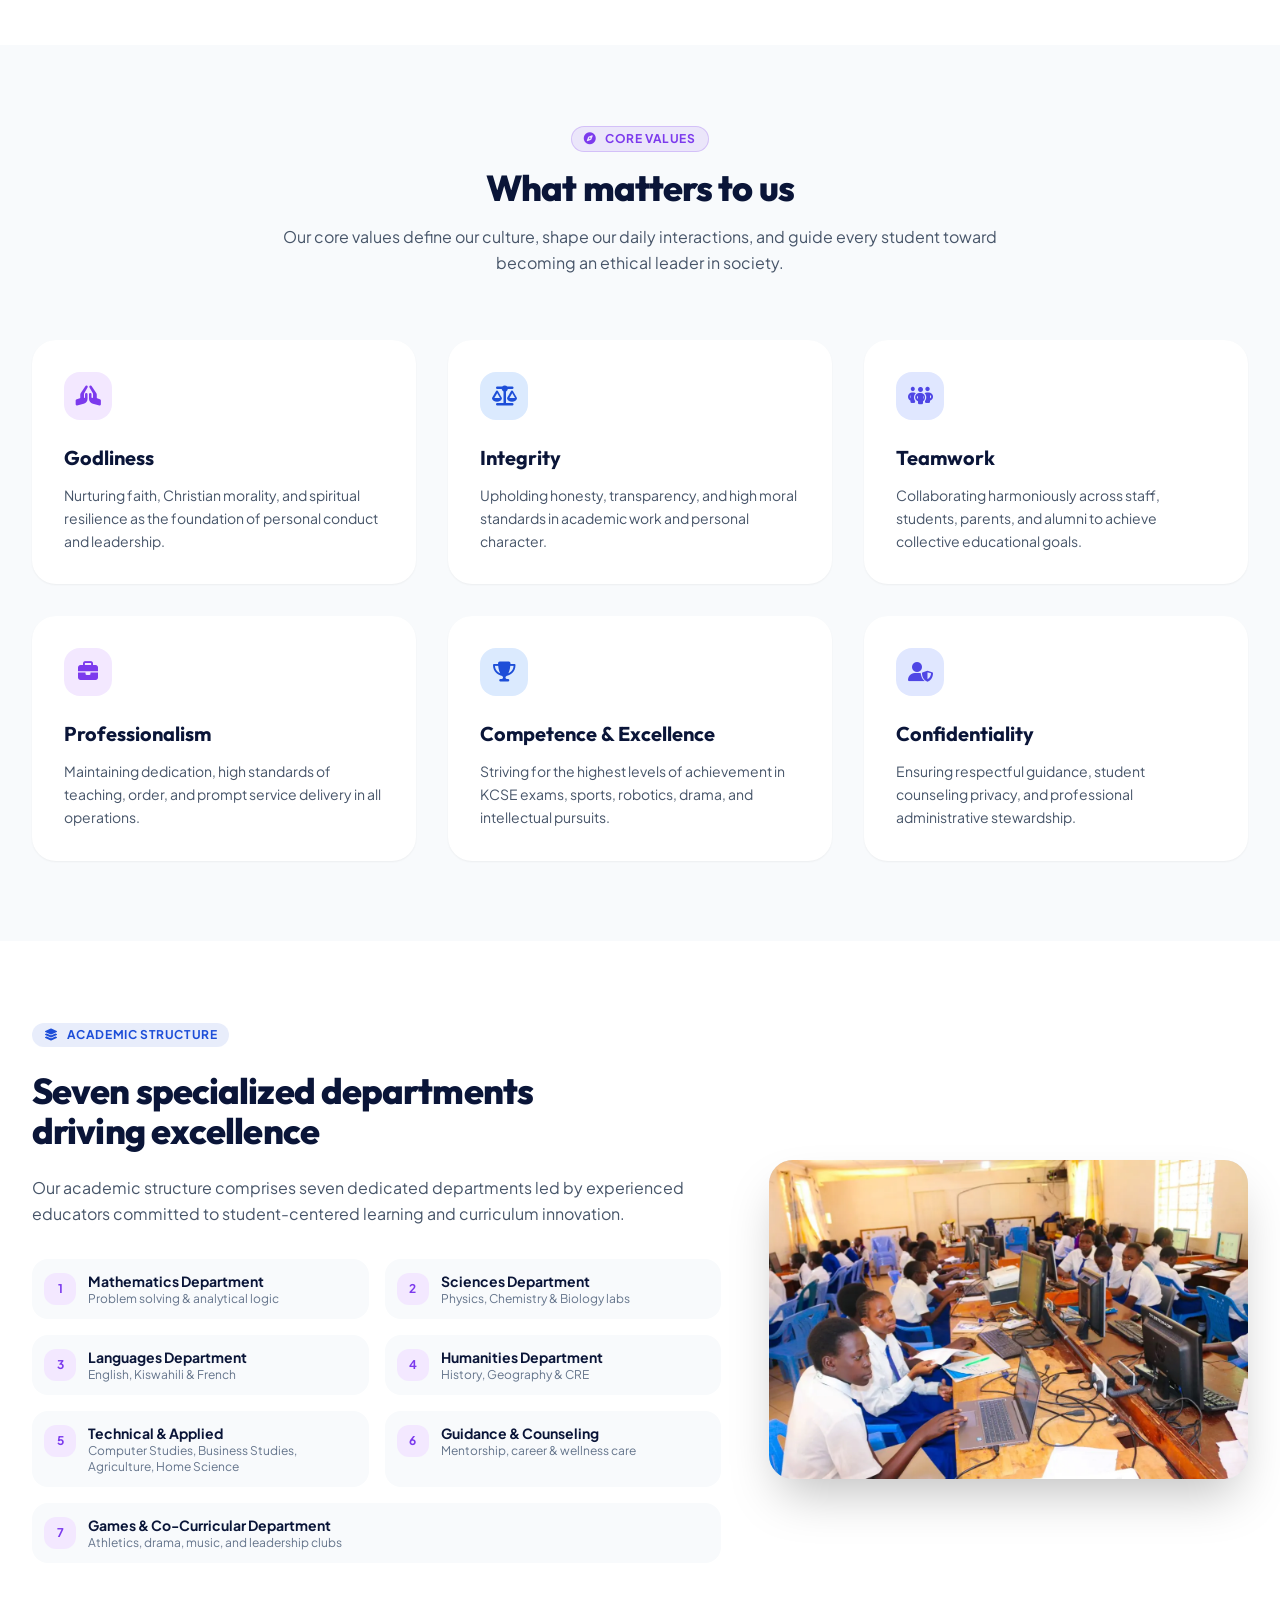
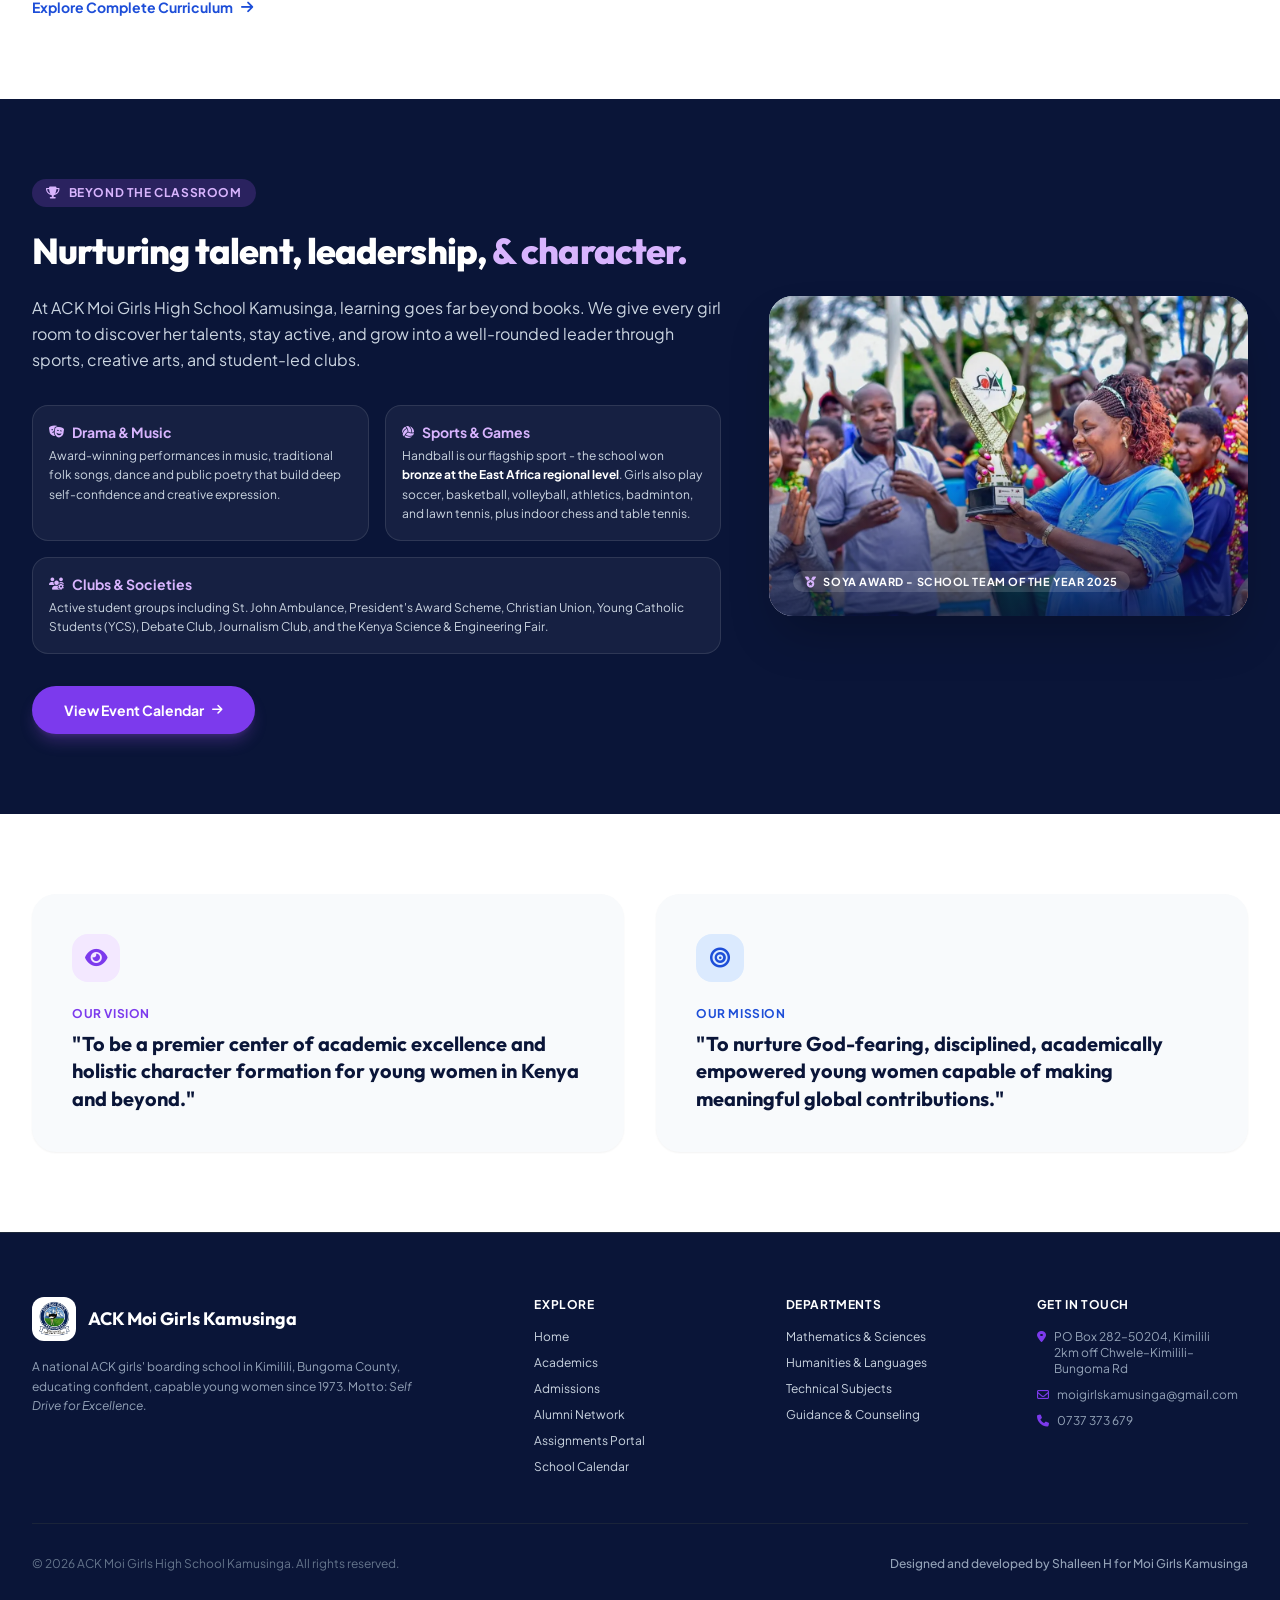
==== commit 52e983b1: "canonicals" ====
--- a/index.html
+++ b/index.html
@@ -6,13 +6,13 @@
 <title>ACK Moi Girls Kamusinga | One of the Best Girls' Schools in Bungoma County</title>
 <meta name="description" content="One of the best girls' schools in Bungoma County and western Kenya: ACK Moi Girls High School Kamusinga offers STEM, Social Sciences and Arts &amp; Sports Science pathways.">
 <meta name="keywords" content="ACK Moi Girls Kamusinga, Moi Girls High School Kamusinga, Kamusinga Girls, Best Girls Schools in Bungoma County, Best Girls Schools in Western Kenya,Bungoma Top Girls School, Kenya National High Schools, girls schools in western Kenya, girls schools in Bungoma county, well equipped girls school Kenya, leading girls boarding school Bungoma, top girls secondary schools western Kenya">
-<link rel="canonical" href="https://www.moigirlskamusinga.net/index.html">
+<link rel="canonical" href="https://www.moigirlskamusinga.net/">
 
 <!-- Social sharing -->
 <meta property="og:type" content="website">
 <meta property="og:site_name" content="ACK Moi Girls High School Kamusinga">
-<meta property="og:title" content="ACK Moi Girls High School Kamusinga — Self Drive for Excellence">
-<meta property="og:description" content="A premier national girls boarding school in Kimilili, Bungoma County — a well-equipped campus among the leading girls' schools in Bungoma County and western Kenya.">
+<meta property="og:title" content="ACK Moi Girls Kamusinga | One of the Best Girls' Schools in Bungoma County">
+<meta property="og:description" content="One of the best girls' schools in Bungoma County and western Kenya: ACK Moi Girls High School Kamusinga offers STEM, Social Sciences and Arts &amp; Sports Science pathways.">
 <meta property="og:image" content="https://www.moigirlskamusinga.net/images/photos/og-image.jpg">
 <meta name="twitter:card" content="summary_large_image">
 <meta name="theme-color" content="#0A1538">
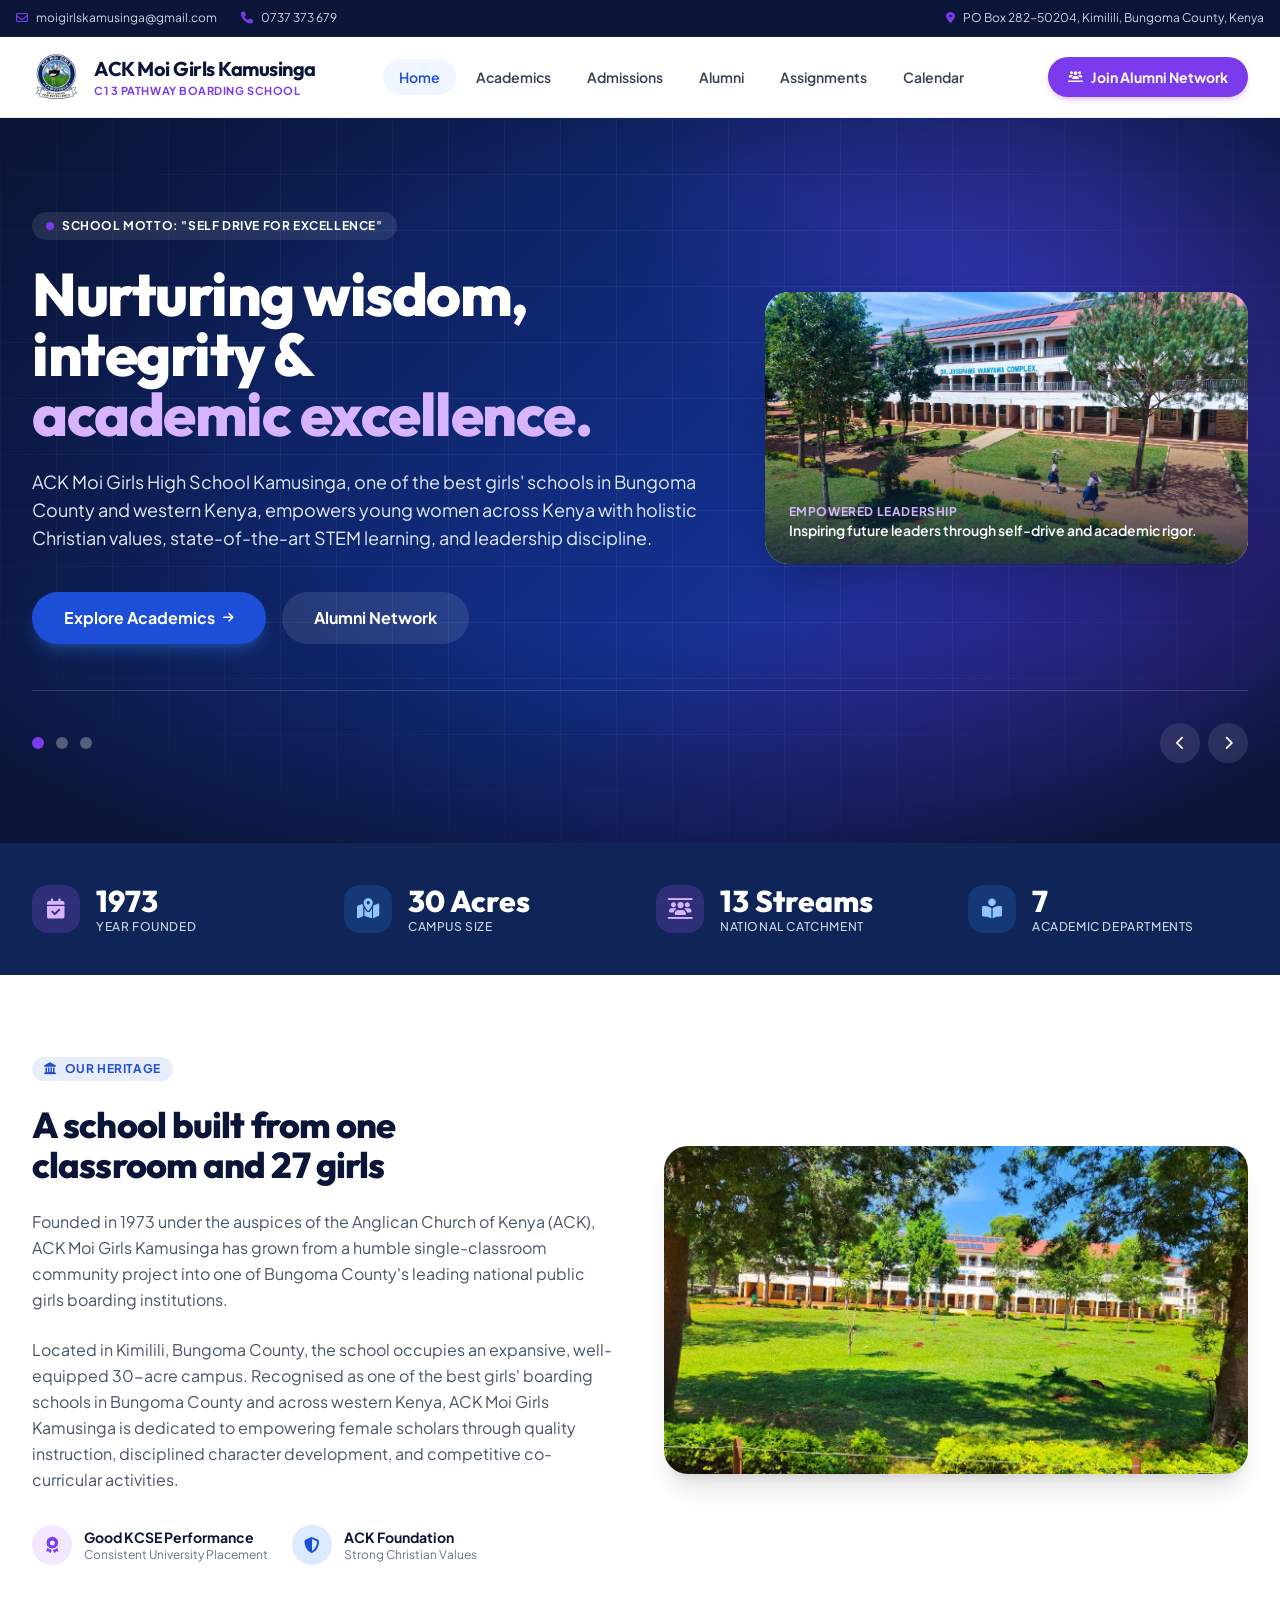
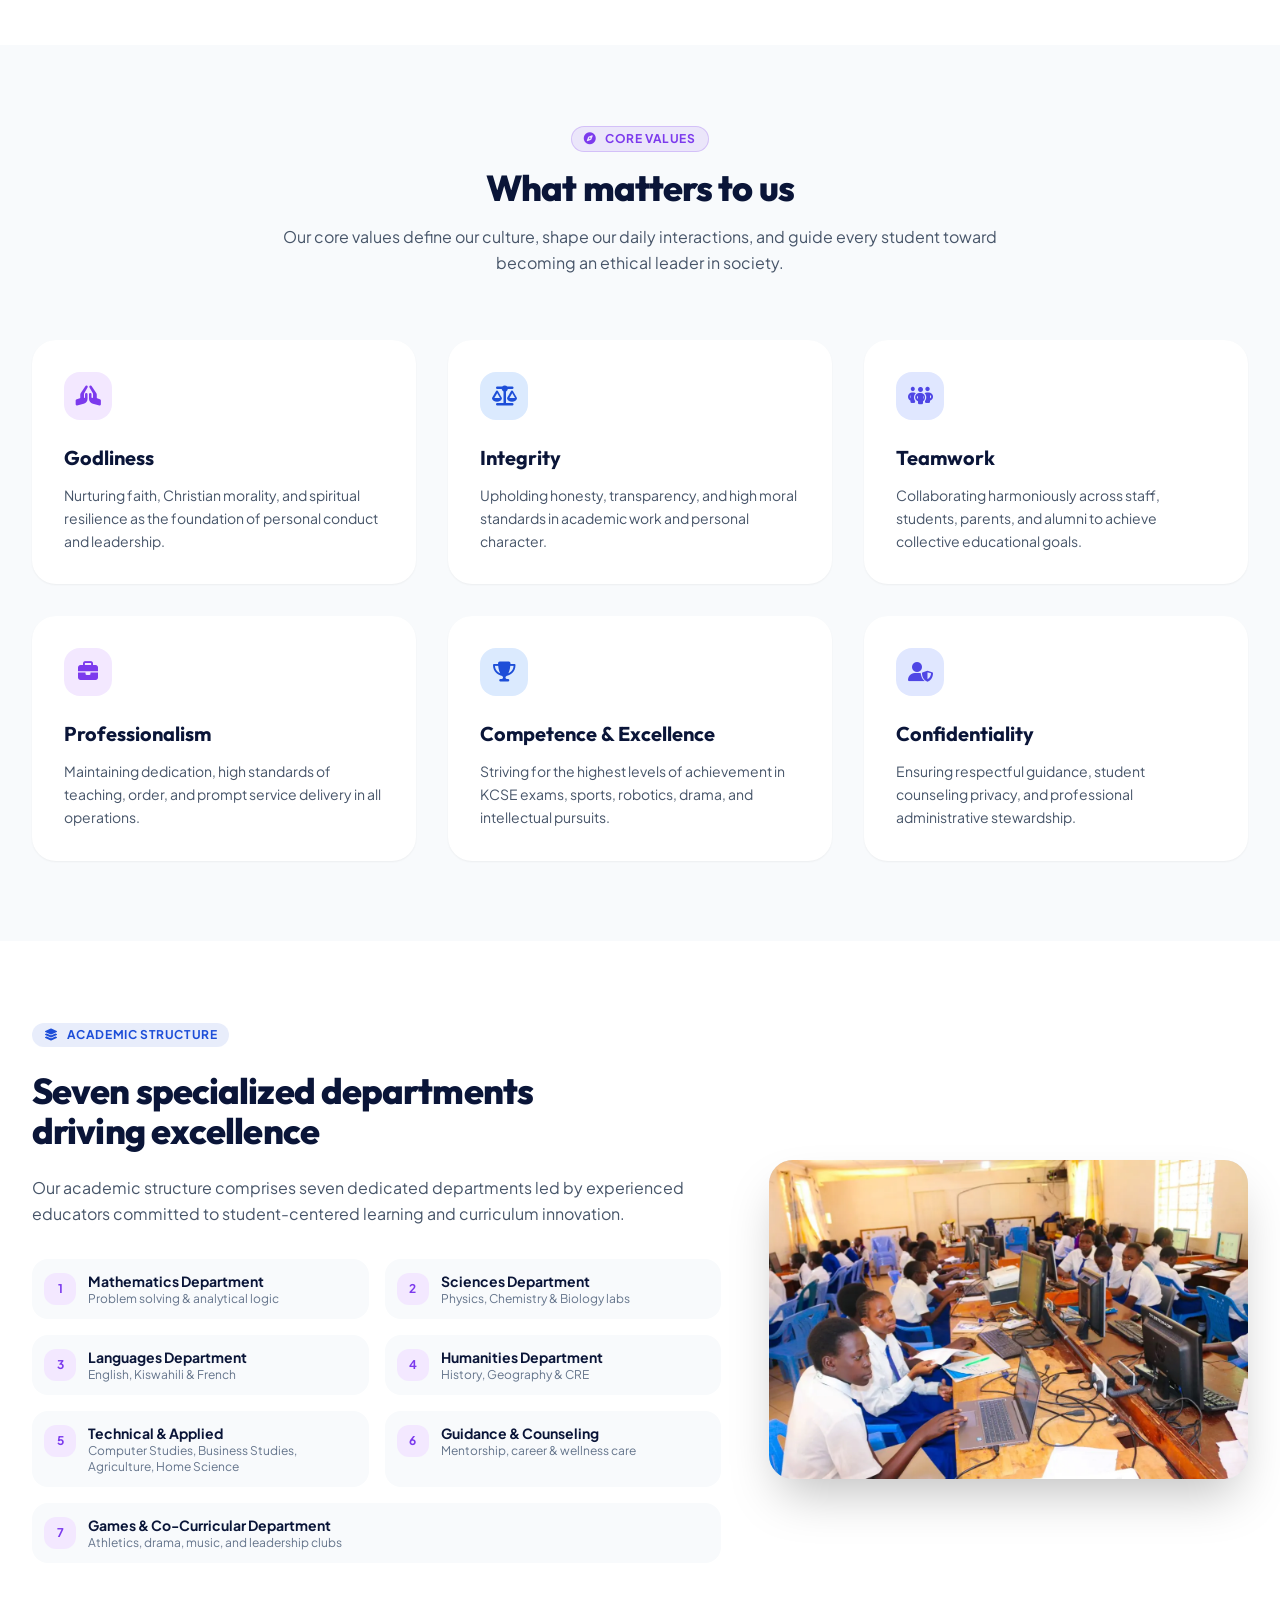
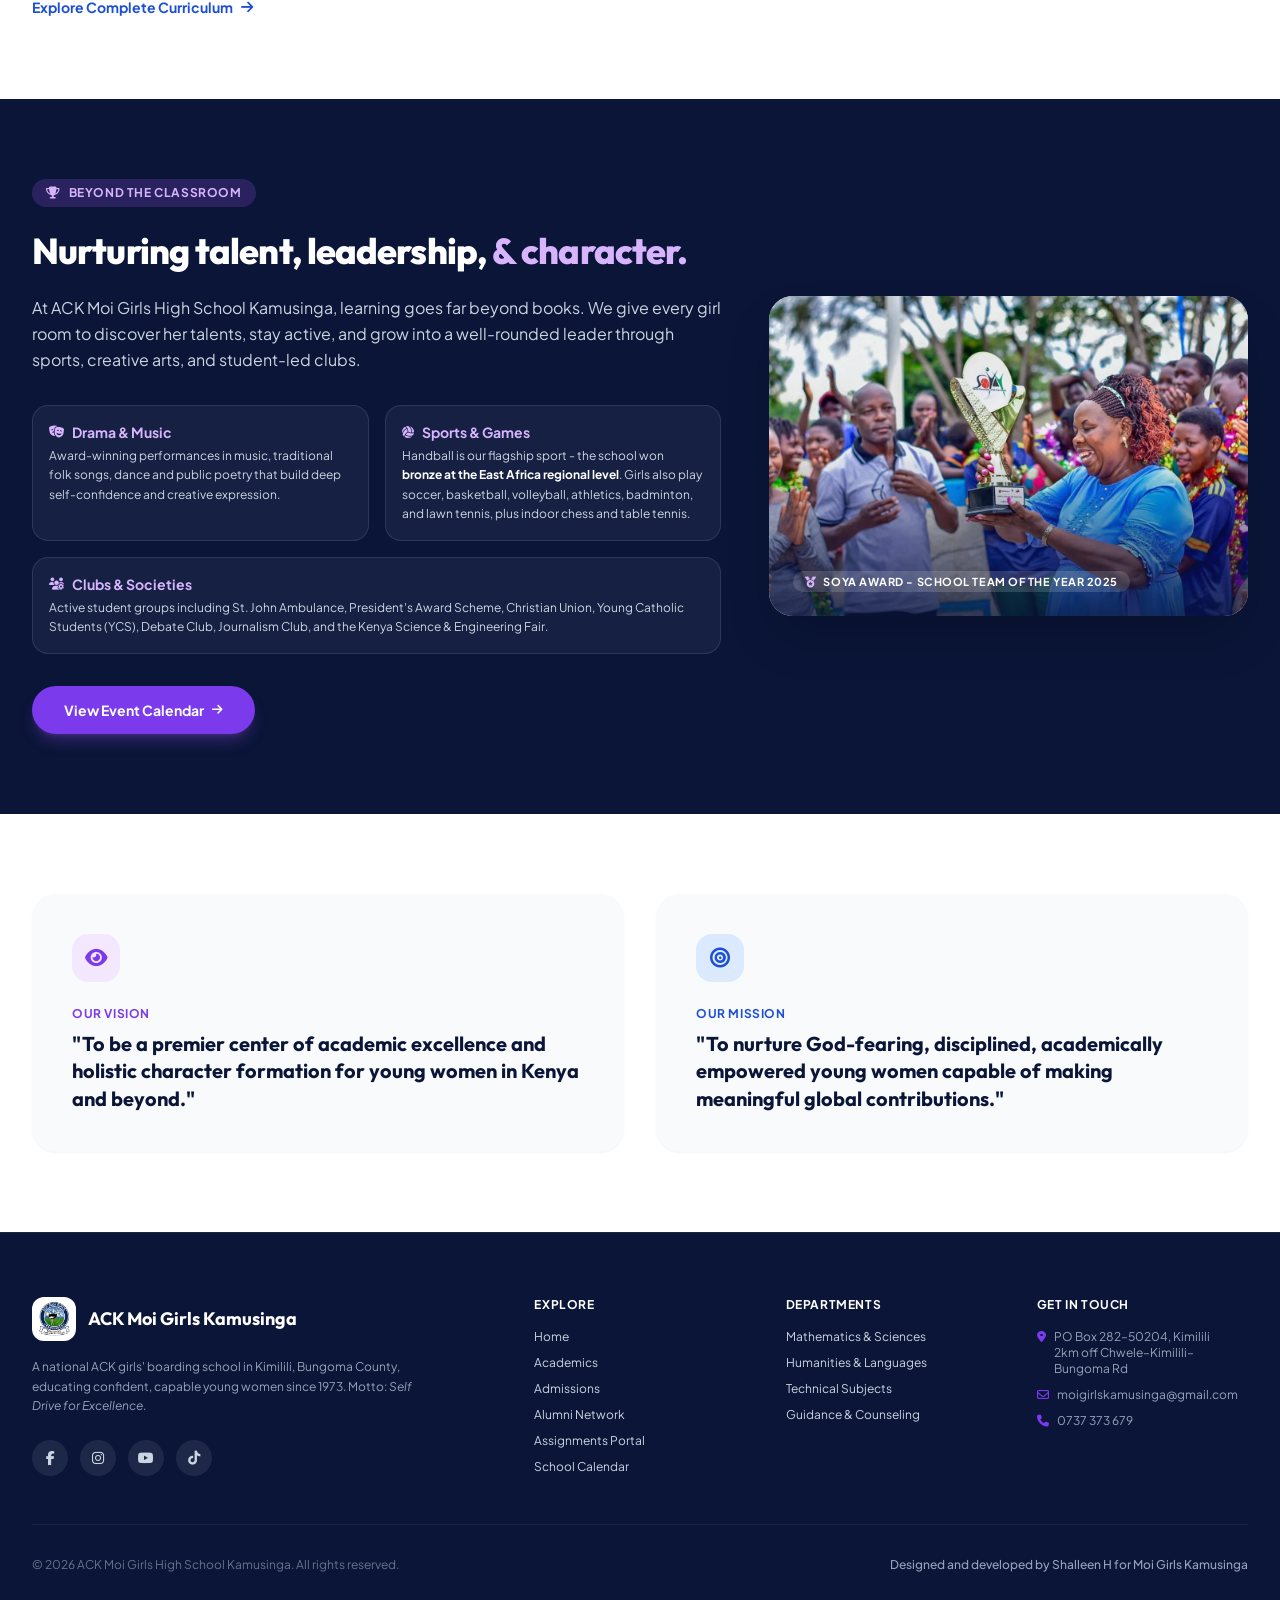
==== commit f2ecec78: "socials links" ====
--- a/index.html
+++ b/index.html
@@ -651,6 +651,12 @@
           <span class="font-display font-bold text-lg text-white">ACK Moi Girls Kamusinga</span>
         </div>
         <p class="text-slate-400 text-xs leading-relaxed max-w-sm">A national ACK girls' boarding school in Kimilili, Bungoma County, educating confident, capable young women since 1973. Motto: <em>Self Drive for Excellence</em>.</p>
+        <div class="flex flex-wrap gap-3 pt-2">
+          <a href="https://www.facebook.com/people/Moi-Girls-Kamusinga/100076113910541/" target="_blank" rel="noopener" aria-label="Moi Girls Kamusinga on Facebook" class="w-9 h-9 rounded-full flex items-center justify-center text-slate-300 hover:text-white transition-colors" style="background:rgba(255,255,255,.08)"><i class="fa-brands fa-facebook-f"></i></a>
+          <a href="https://www.instagram.com/mgkamusinga/" target="_blank" rel="noopener" aria-label="Moi Girls Kamusinga on Instagram" class="w-9 h-9 rounded-full flex items-center justify-center text-slate-300 hover:text-white transition-colors" style="background:rgba(255,255,255,.08)"><i class="fa-brands fa-instagram"></i></a>
+          <a href="https://www.youtube.com/@moigirlskamusinga" target="_blank" rel="noopener" aria-label="Moi Girls Kamusinga on YouTube" class="w-9 h-9 rounded-full flex items-center justify-center text-slate-300 hover:text-white transition-colors" style="background:rgba(255,255,255,.08)"><i class="fa-brands fa-youtube"></i></a>
+          <a href="https://www.tiktok.com/@moi.girls.kamusinga" target="_blank" rel="noopener" aria-label="Moi Girls Kamusinga on TikTok" class="w-9 h-9 rounded-full flex items-center justify-center text-slate-300 hover:text-white transition-colors" style="background:rgba(255,255,255,.08)"><i class="fa-brands fa-tiktok"></i></a>
+        </div>
       </div>
       <div>
         <h5 class="text-white font-bold text-xs uppercase tracking-wider mb-4">Explore</h5>
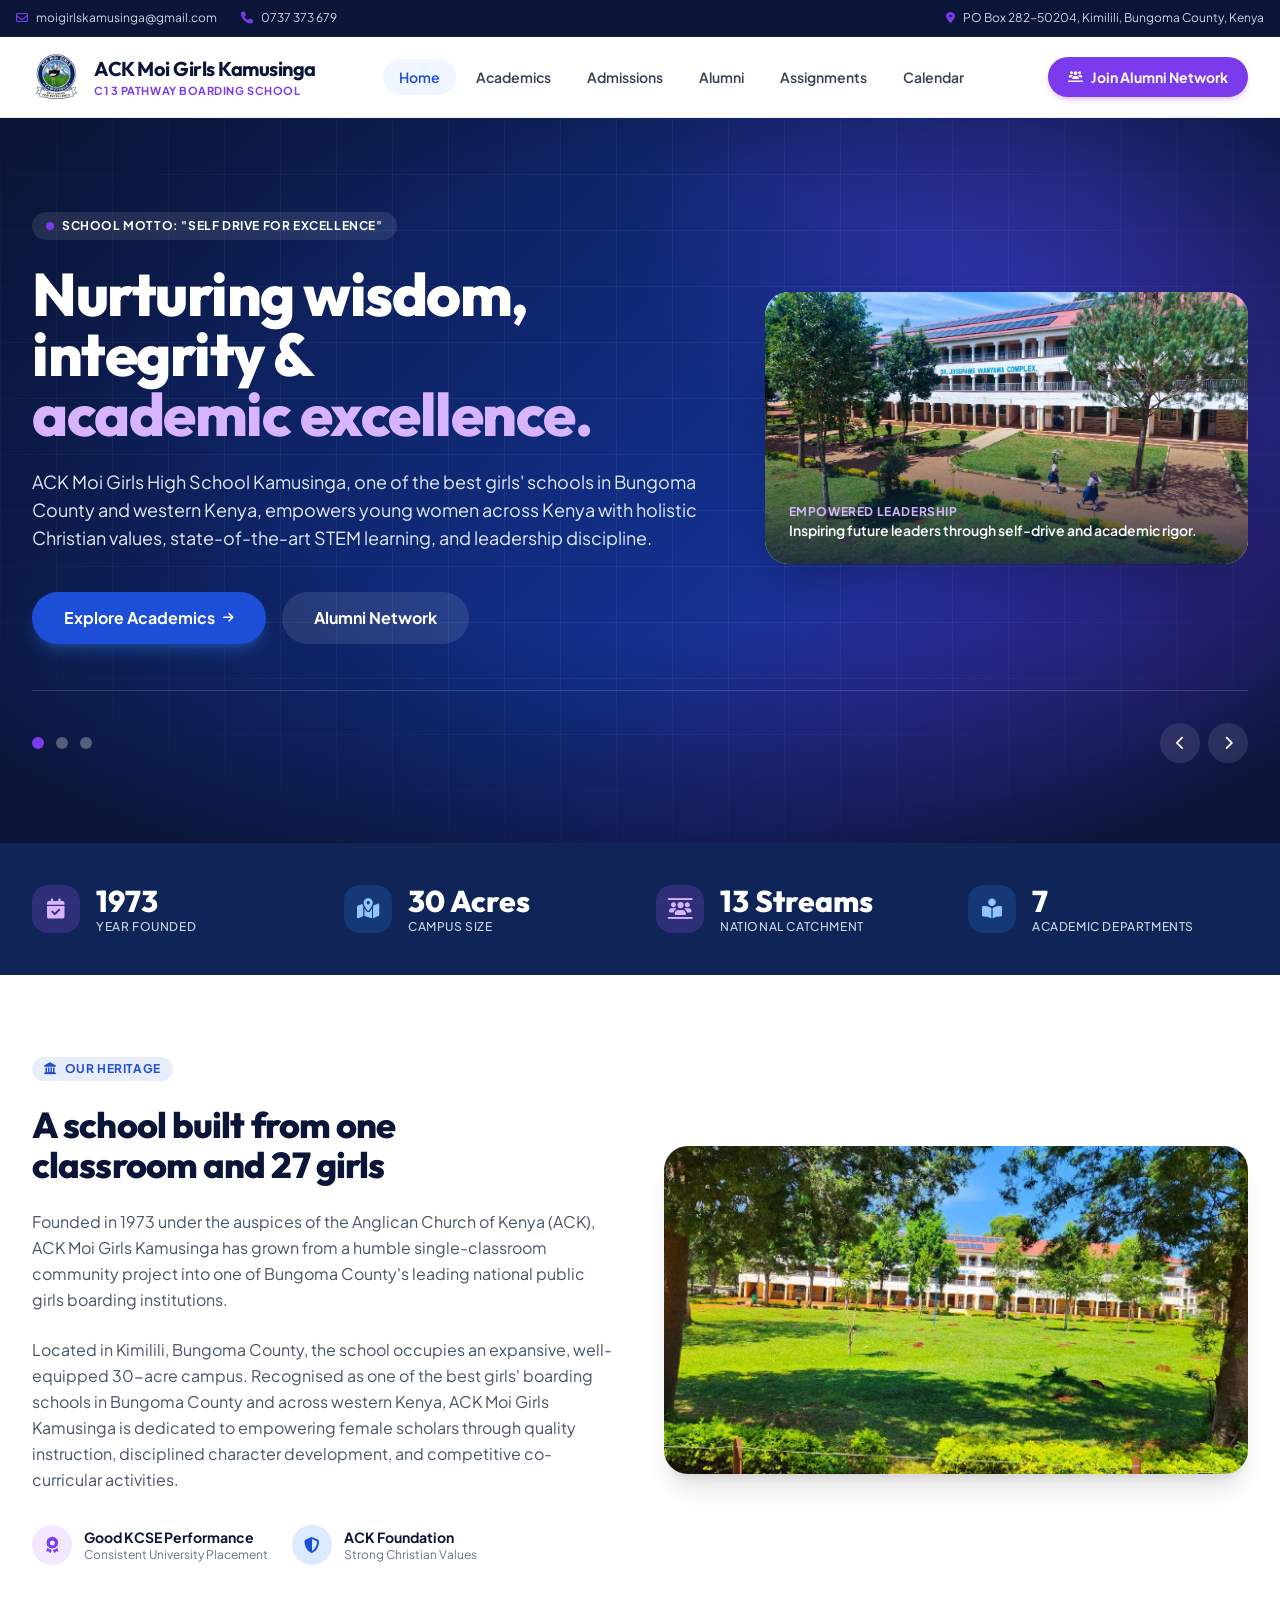
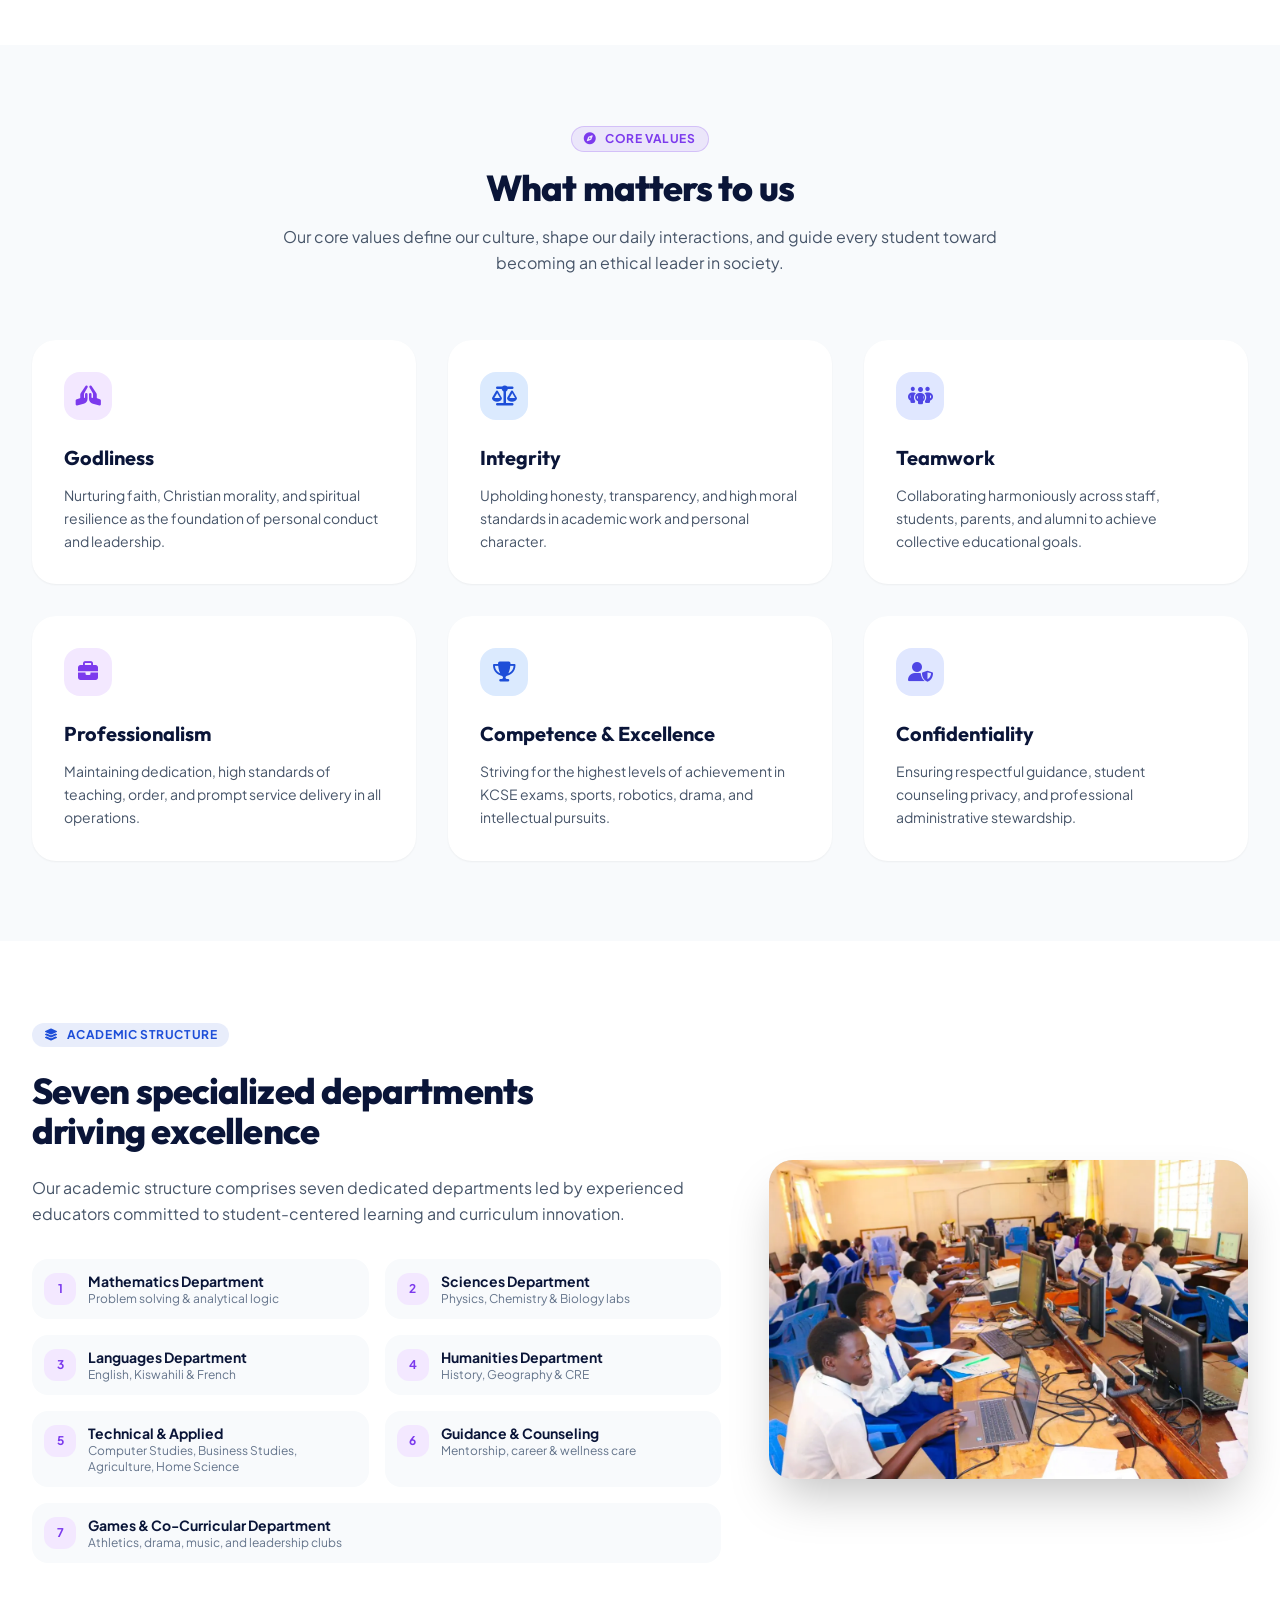
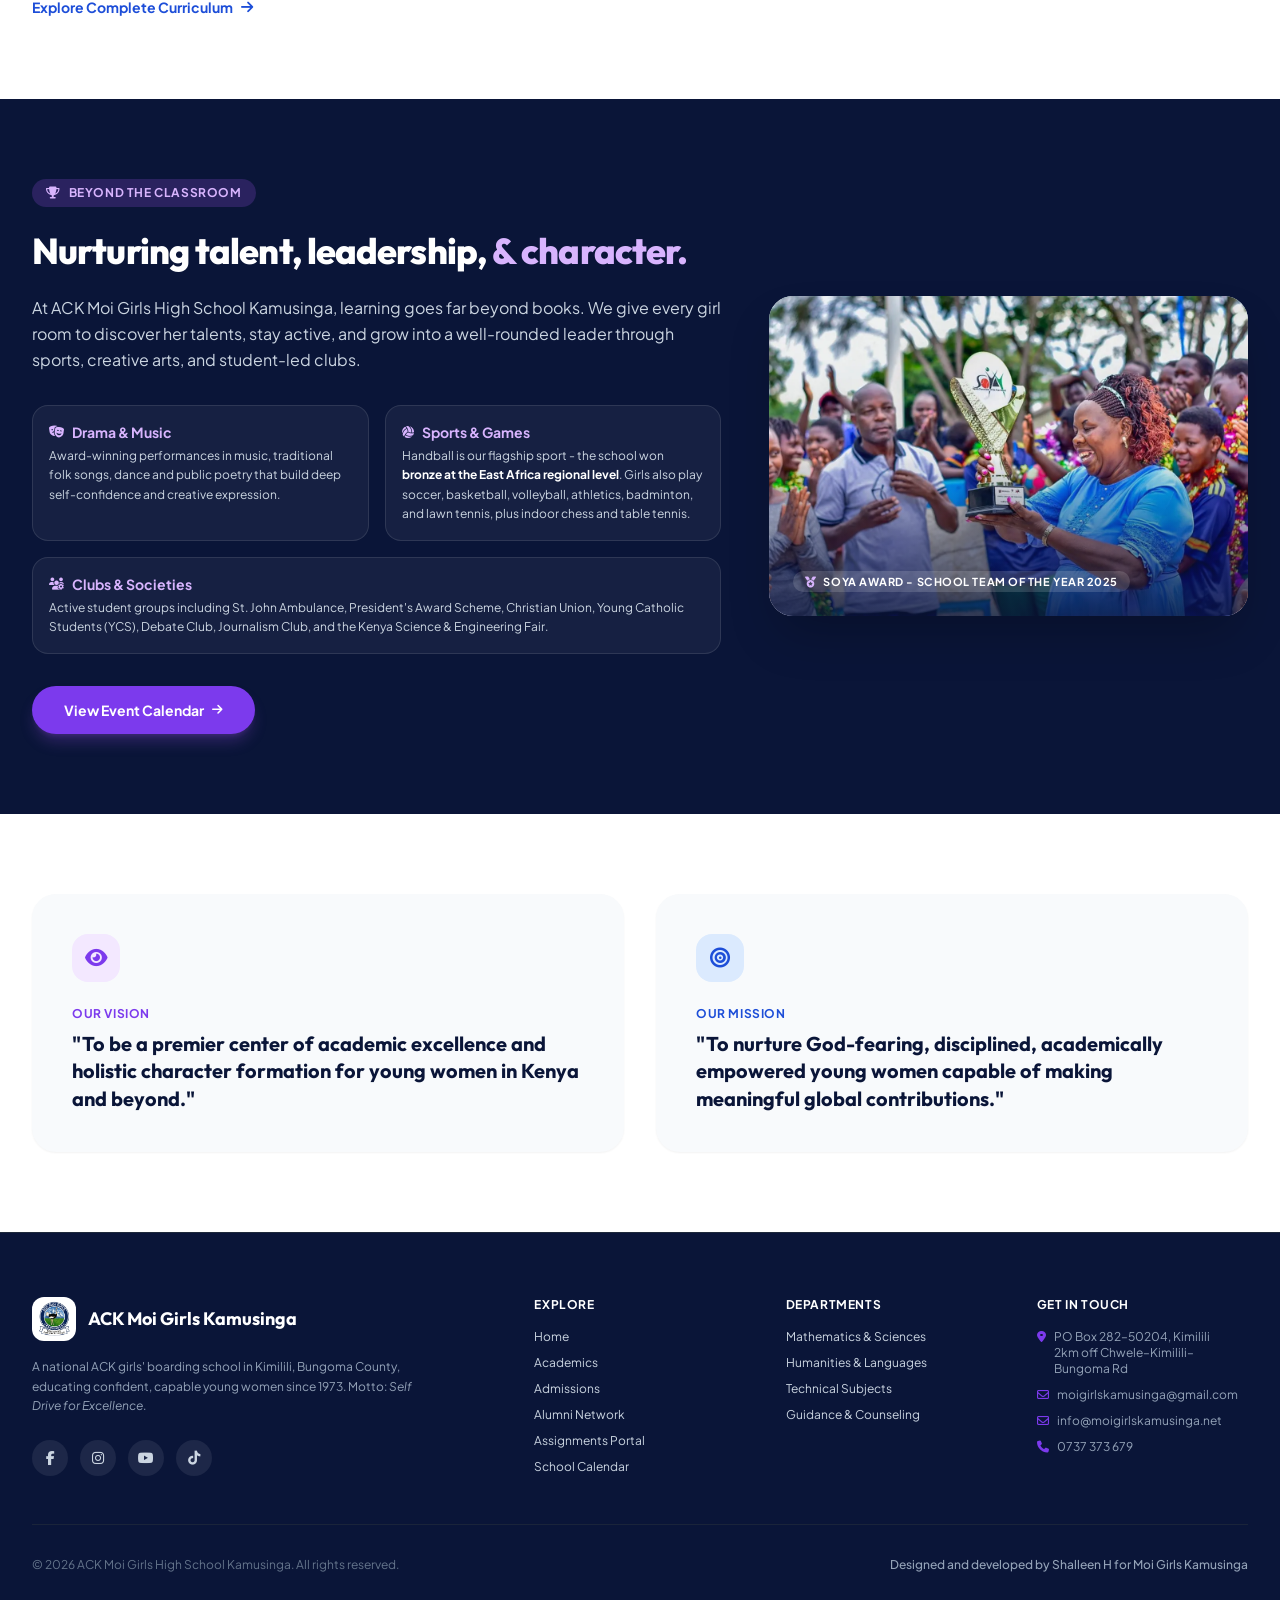
==== commit 31e15300: "contacts update" ====
--- a/index.html
+++ b/index.html
@@ -683,6 +683,7 @@
         <div class="space-y-2.5 text-xs text-slate-400">
           <p class="flex items-start gap-2"><i class="fa-solid fa-location-dot text-brand-purple mt-0.5"></i><span>PO Box 282–50204, Kimilili<br>2km off Chwele–Kimilili–Bungoma Rd</span></p>
           <p class="flex items-center gap-2"><i class="fa-regular fa-envelope text-brand-purple"></i><a href="mailto:moigirlskamusinga@gmail.com" class="hover:text-white transition-colors">moigirlskamusinga@gmail.com</a></p>
+          <p class="flex items-center gap-2"><i class="fa-regular fa-envelope text-brand-purple"></i><a href="mailto:info@moigirlskamusinga.net" class="hover:text-white transition-colors">info@moigirlskamusinga.net</a></p>
           <p class="flex items-center gap-2"><i class="fa-solid fa-phone text-brand-purple"></i><a href="tel:+254737373679" class="hover:text-white transition-colors">0737 373 679</a></p>
         </div>
       </div>
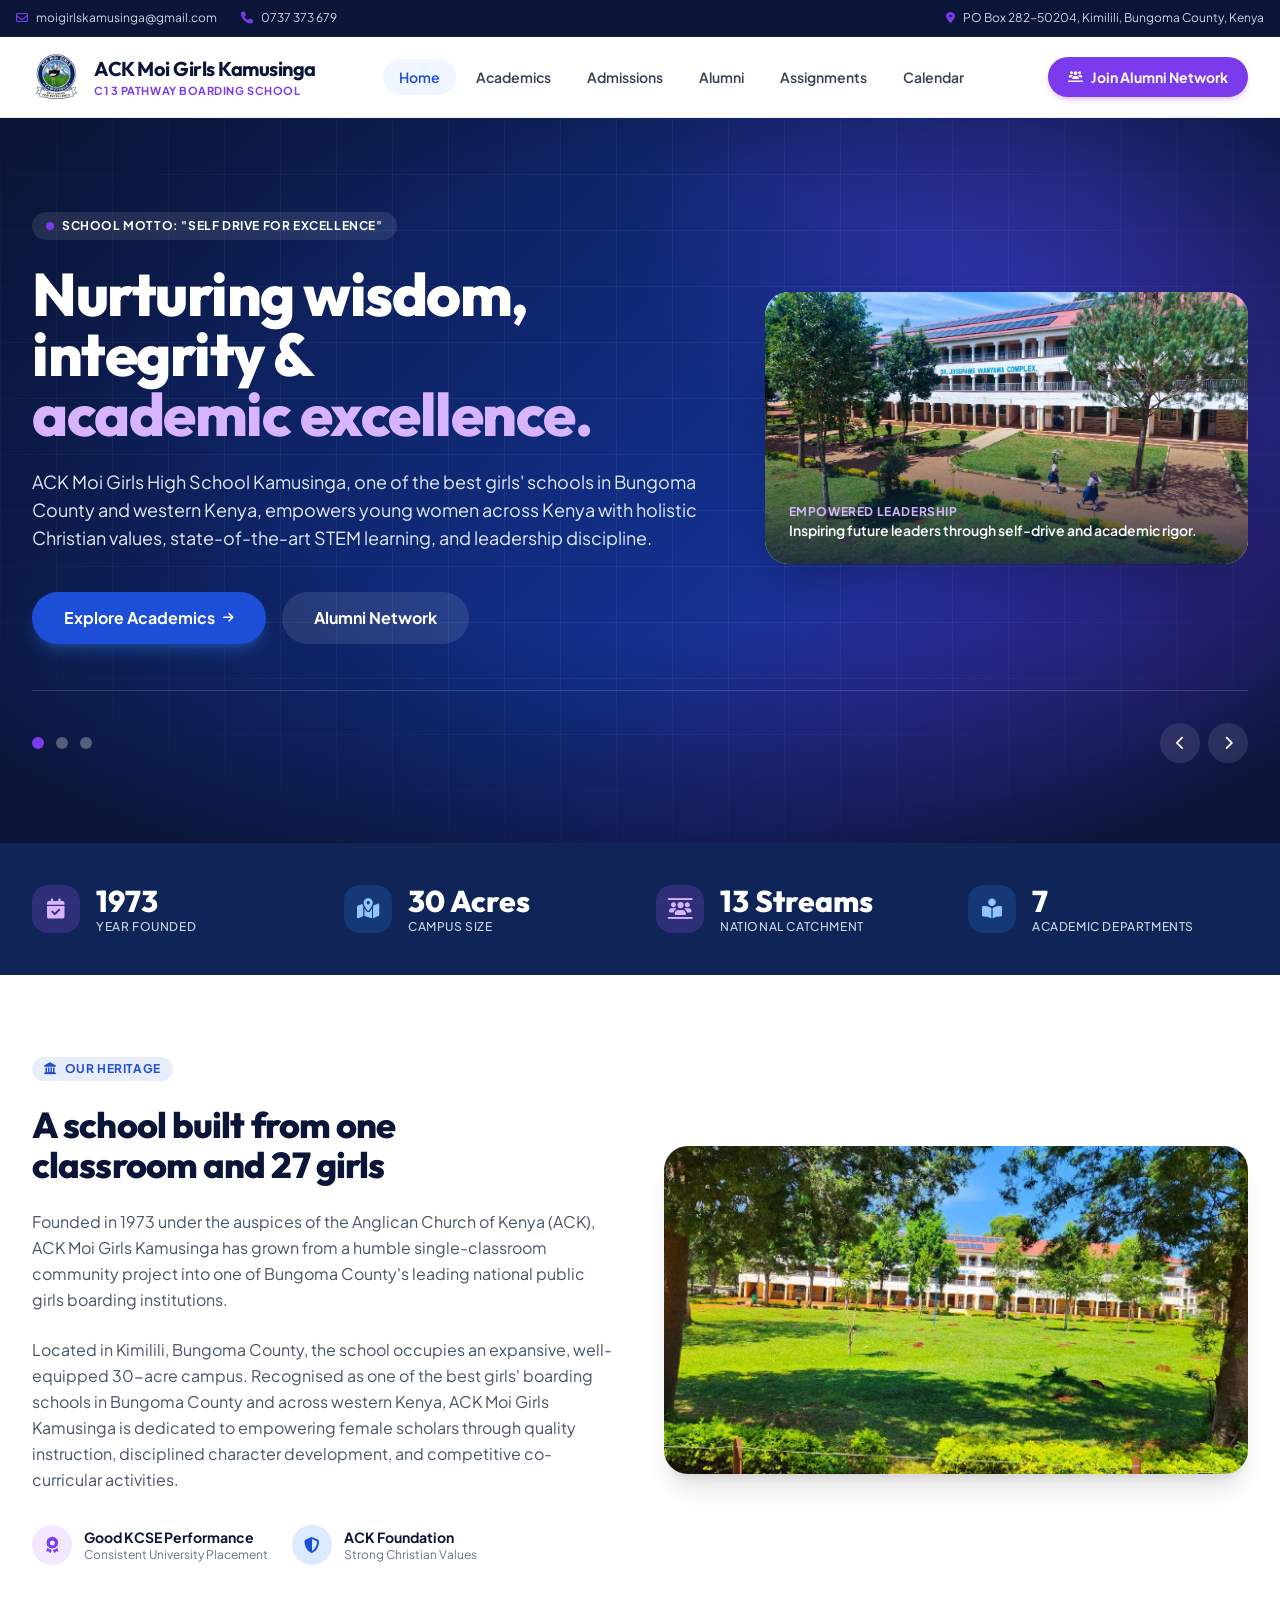
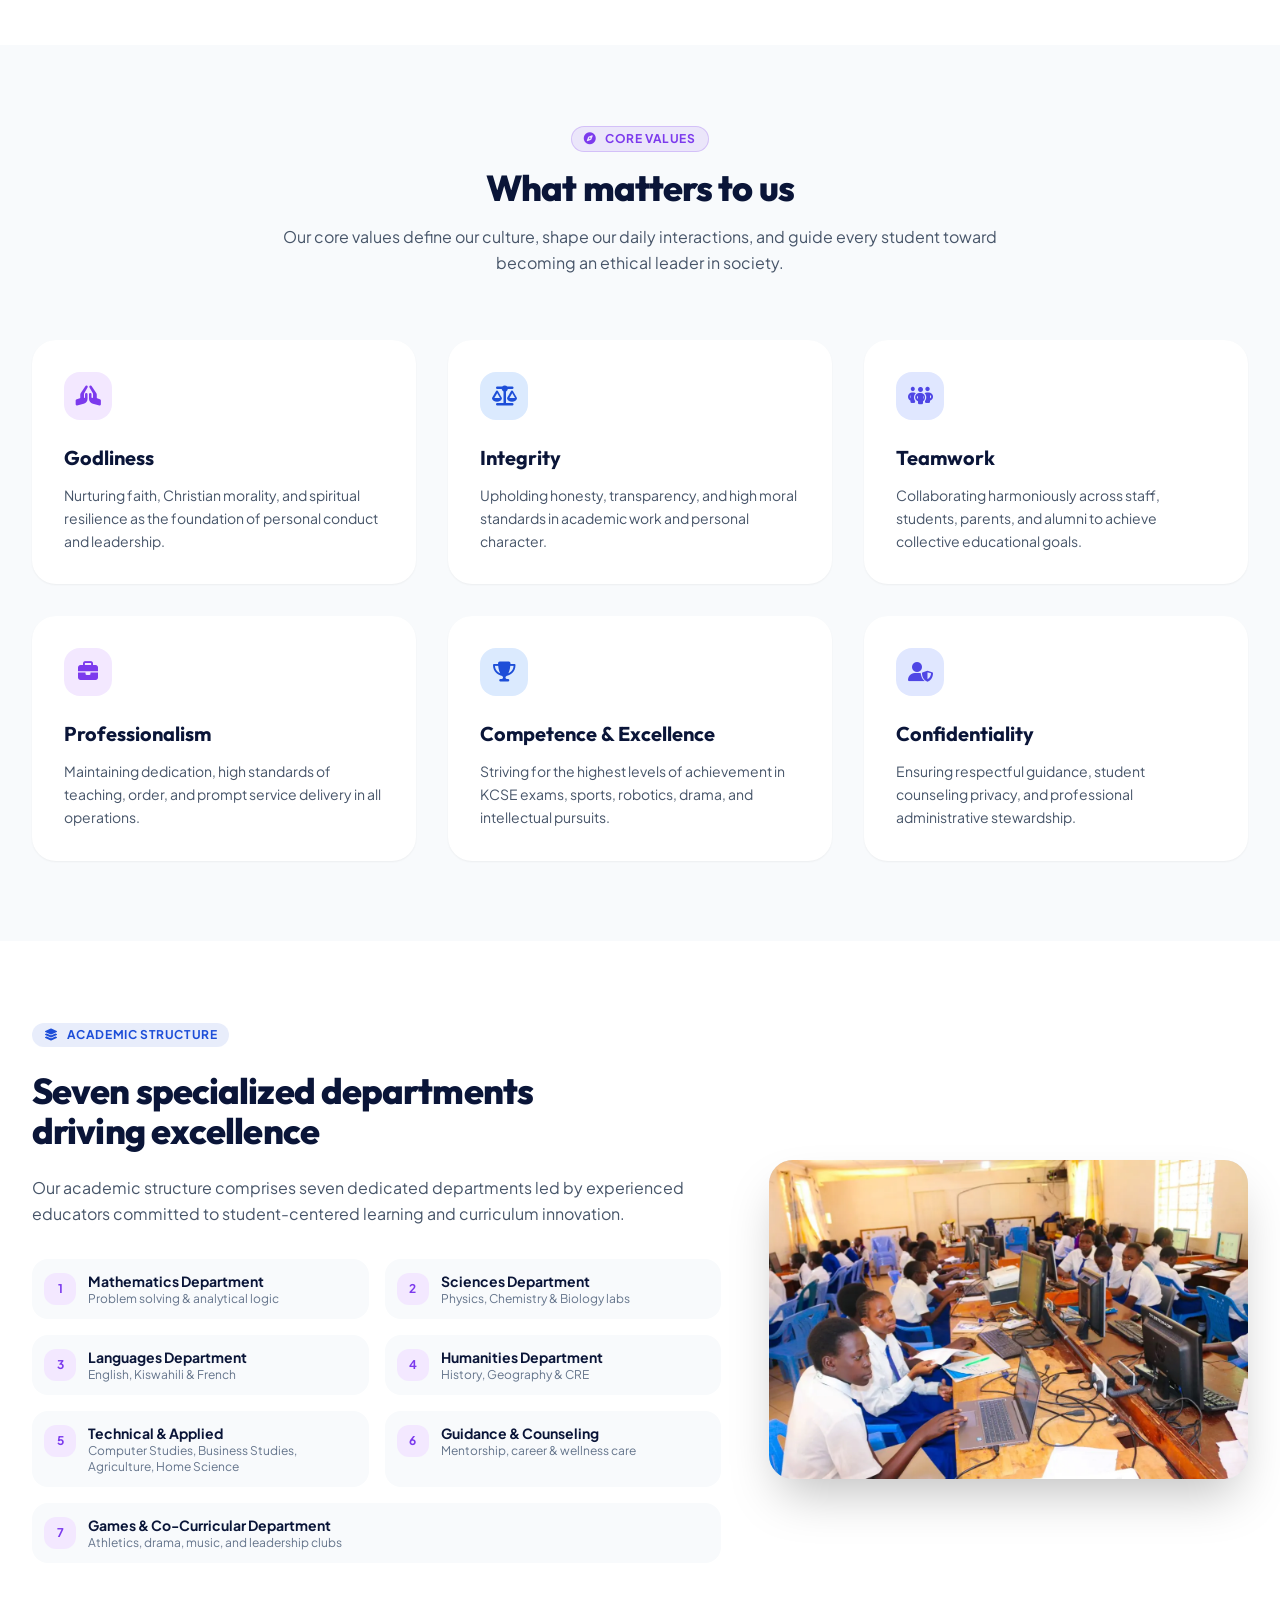
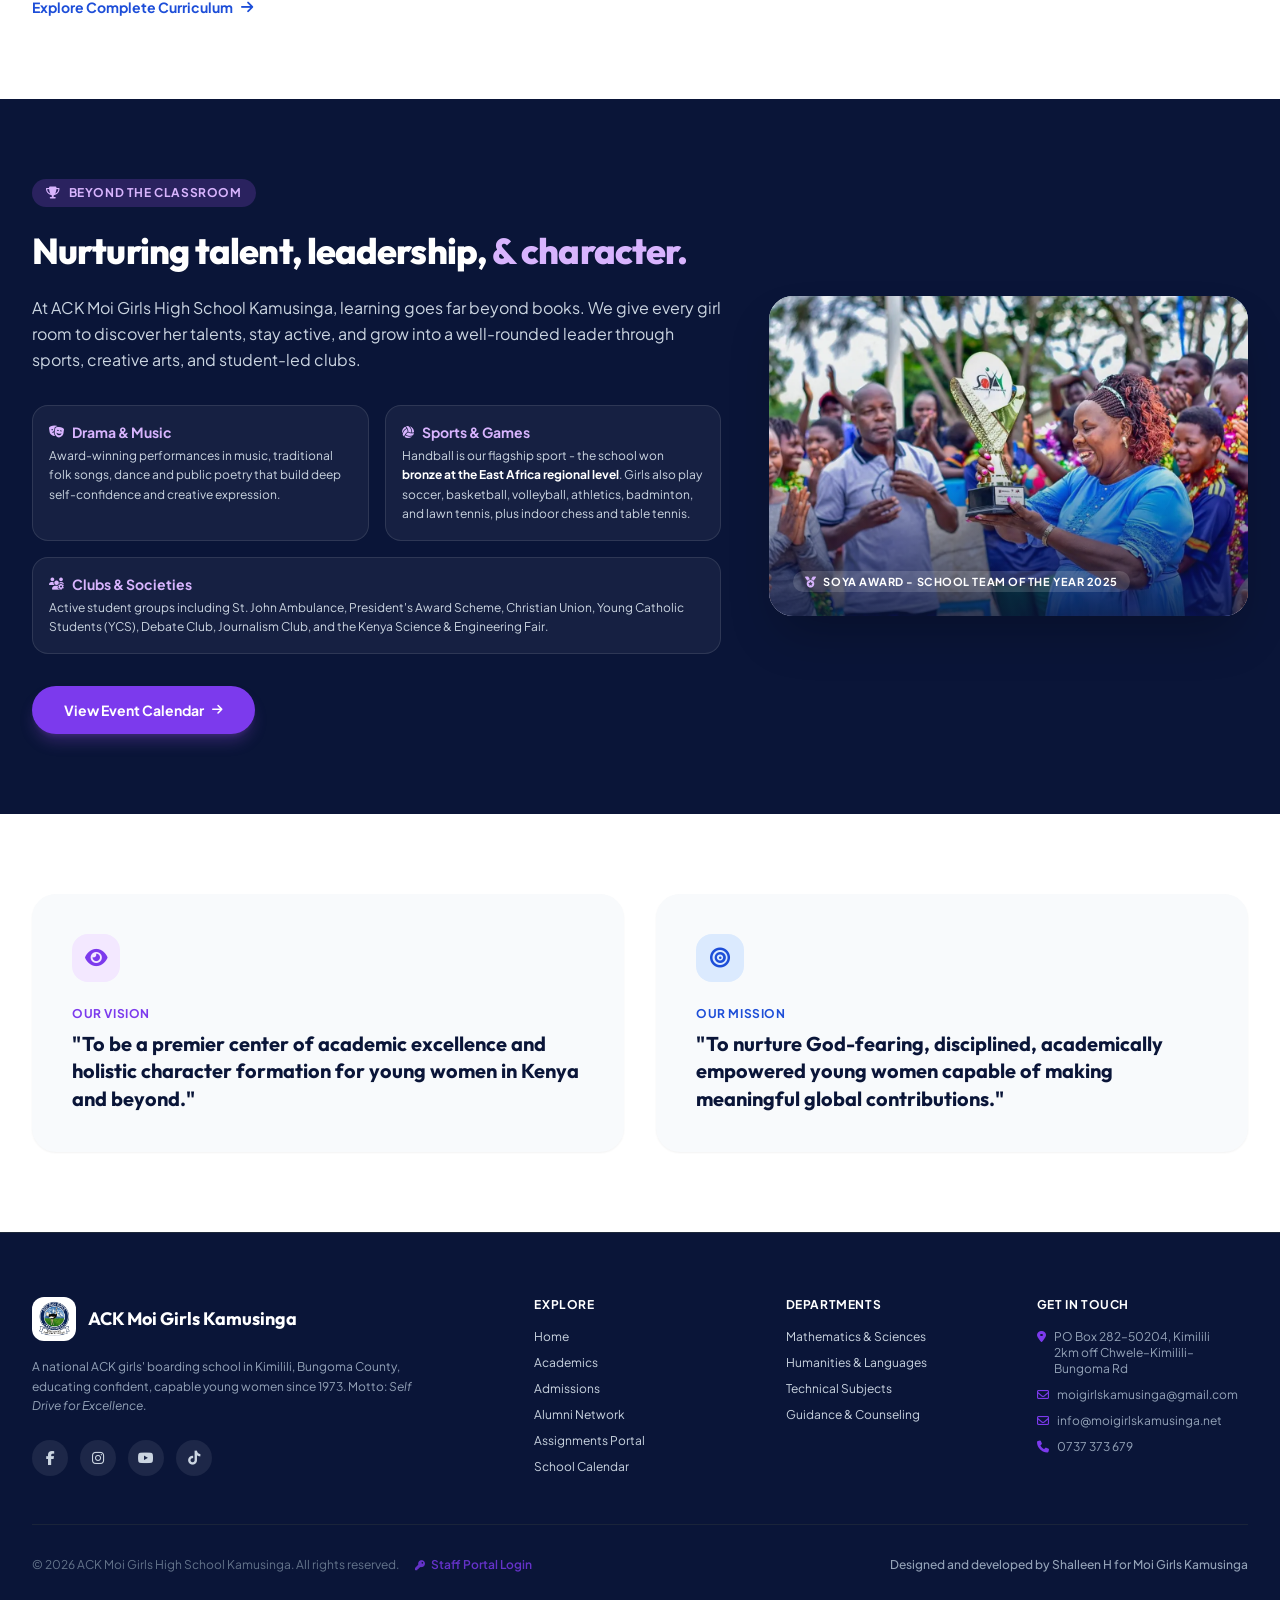
==== commit 37109eda: "staff login" ====
--- a/index.html
+++ b/index.html
@@ -691,7 +691,7 @@
     <div class="pt-8 flex flex-col sm:flex-row justify-between items-center text-xs text-slate-500 gap-3">
       <div class="flex items-center gap-4">
         <span>© <span class="js-year">2026</span> ACK Moi Girls High School Kamusinga. All rights reserved.</span>
-        <!-- <a href="admin/index.html" class="text-brand-purple/80 hover:text-brand-purple font-semibold transition-colors flex items-center gap-1.5"><i class="fa-solid fa-key text-[10px]"></i>Staff Portal Login</a> -->
+        <a href="admin/index.html" class="text-brand-purple/80 hover:text-brand-purple font-semibold transition-colors flex items-center gap-1.5"><i class="fa-solid fa-key text-[10px]"></i>Staff Portal Login</a>
       </div>
       <div class="text-slate-400 font-medium">Designed and developed by <a href="mailto:nikki.hb20@gmail.com?subject=I%20Want%20a%20Website" class="hover:text-brand-purple transition-colors underline-offset-2 hover:underline">Shalleen H</a> for Moi Girls Kamusinga</div>
     </div>
